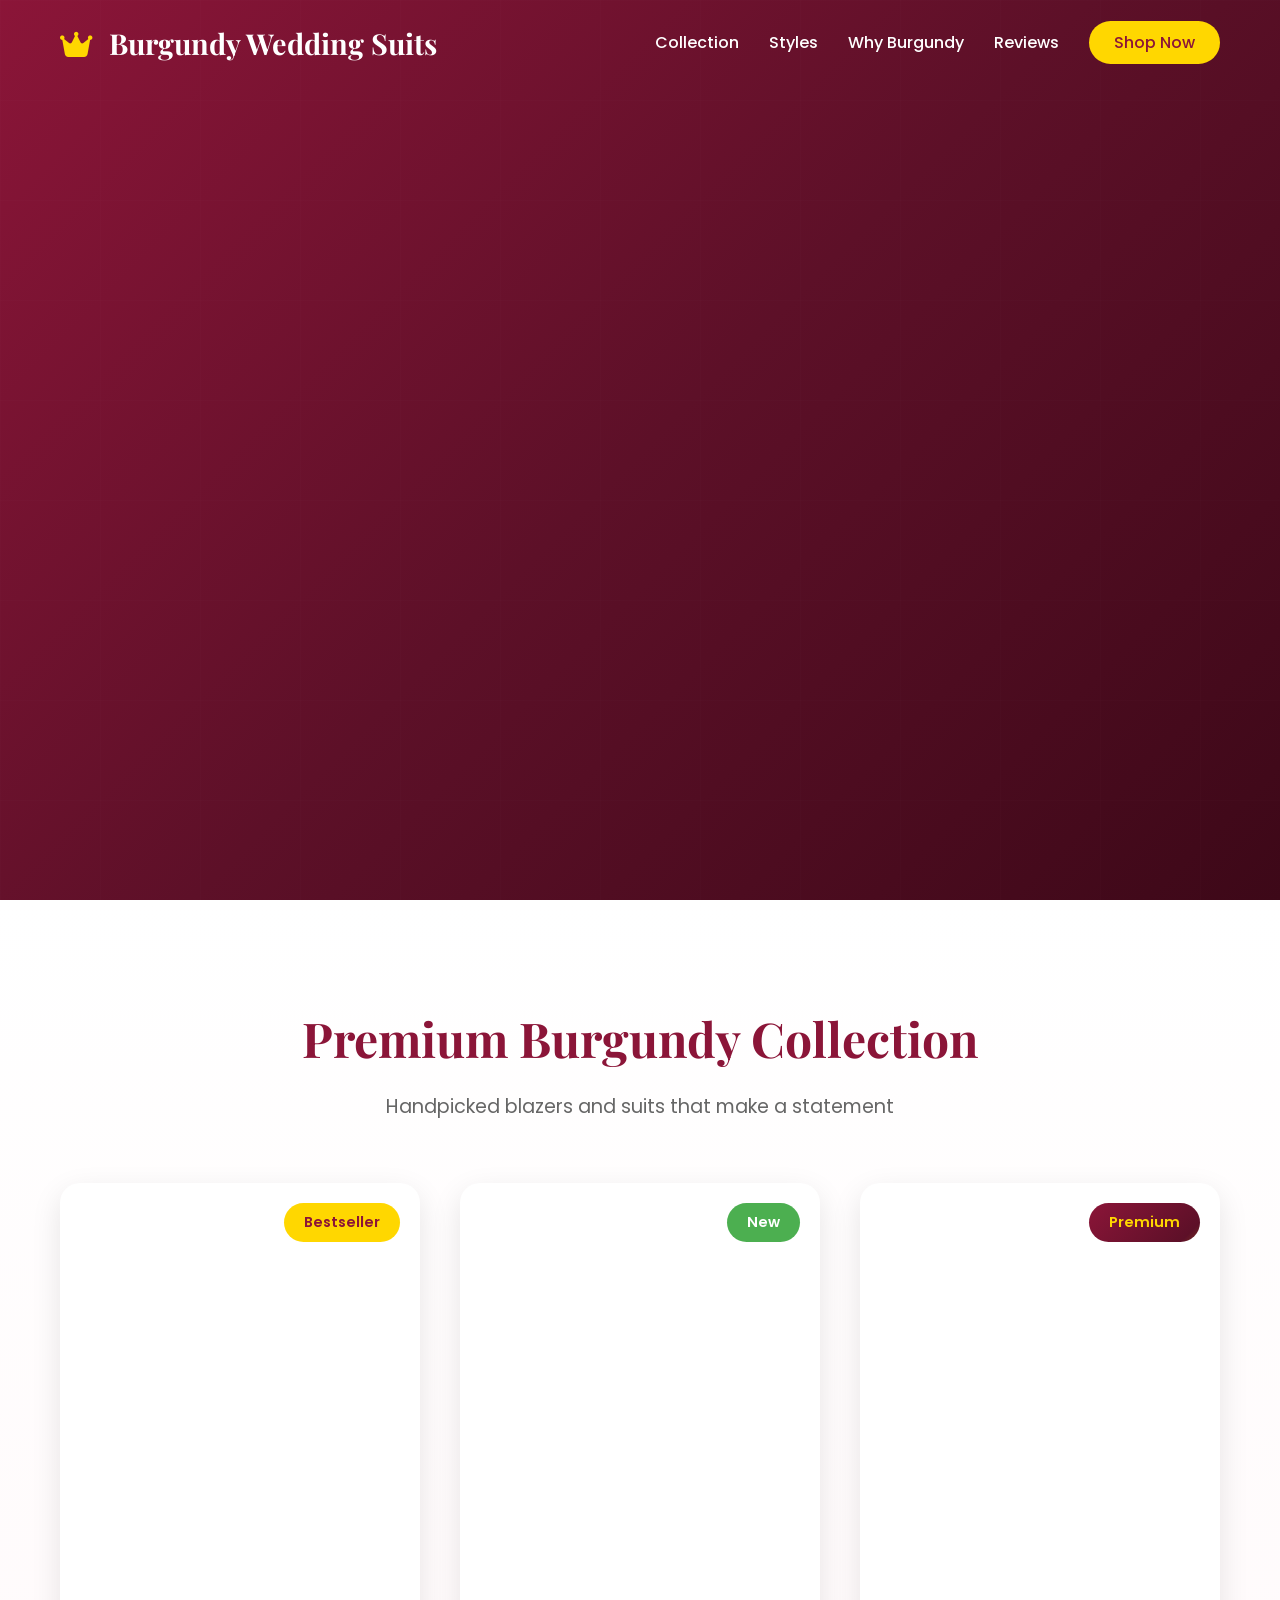
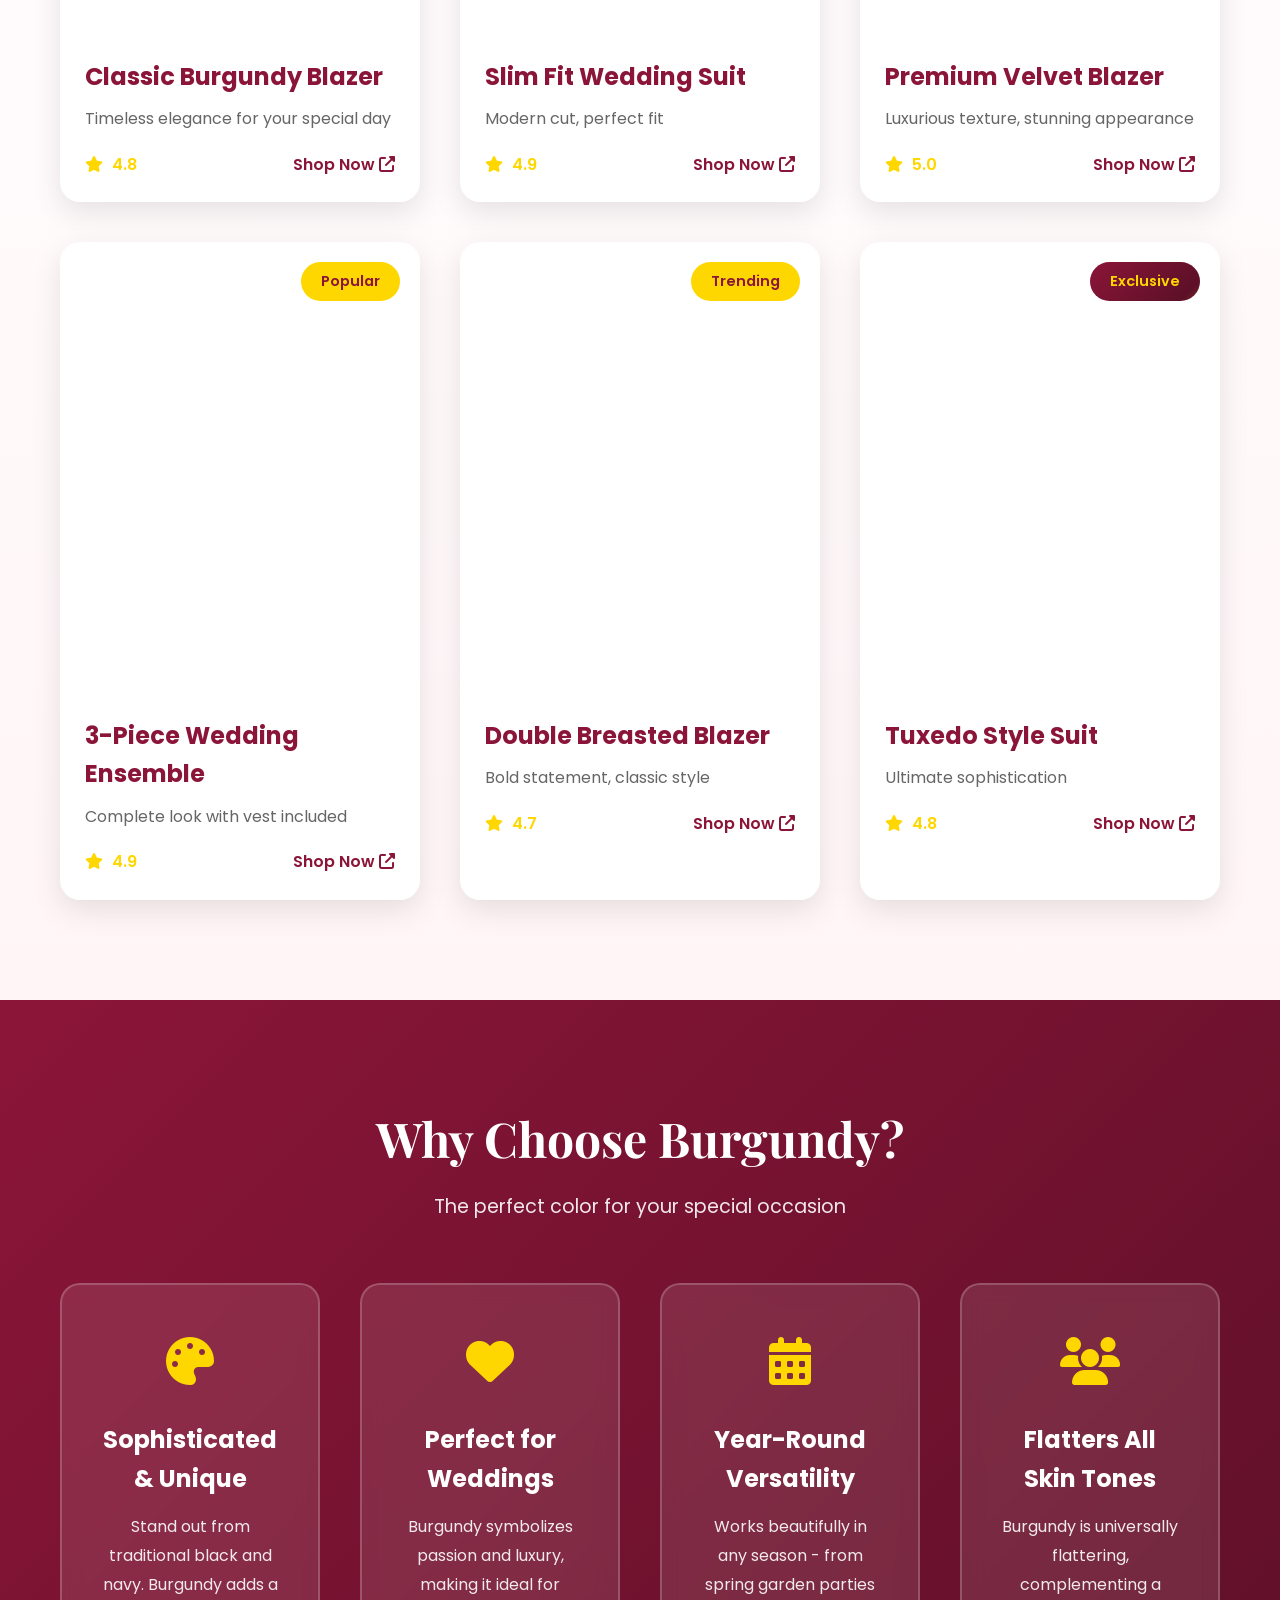
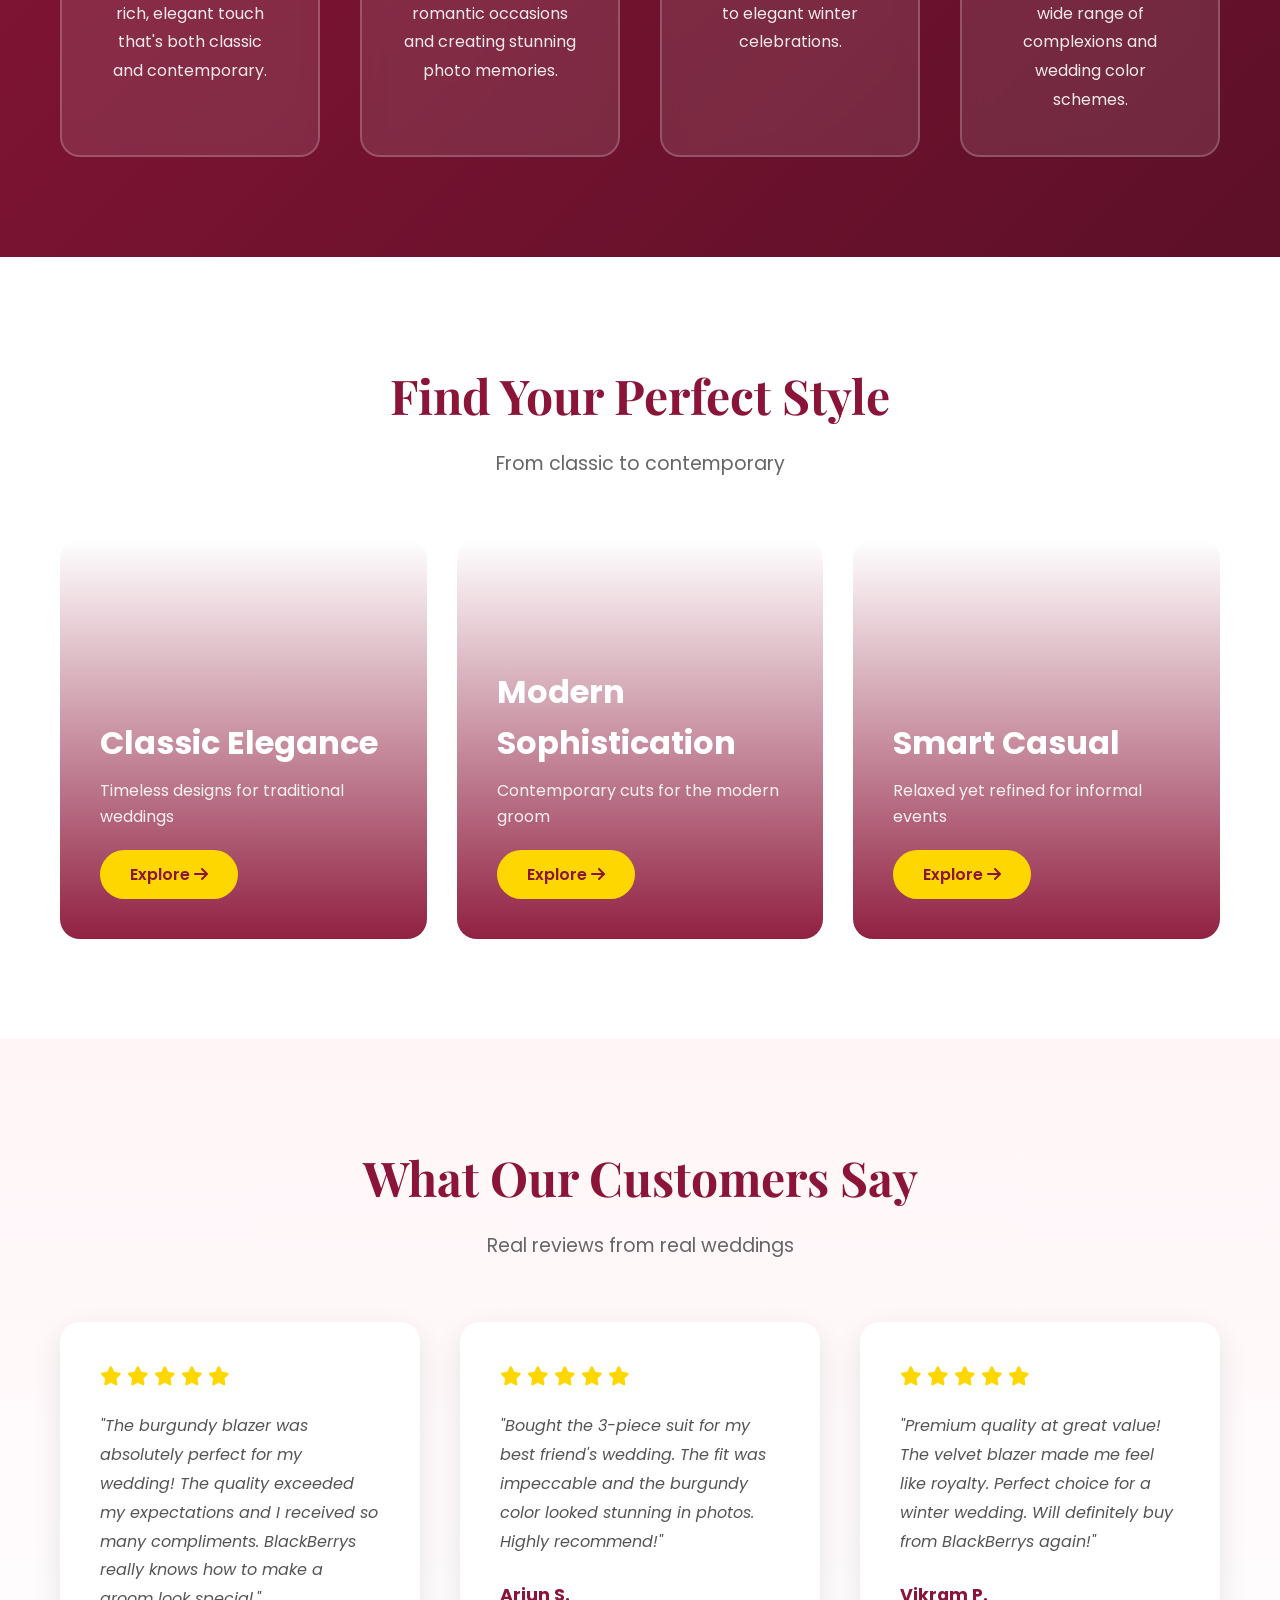
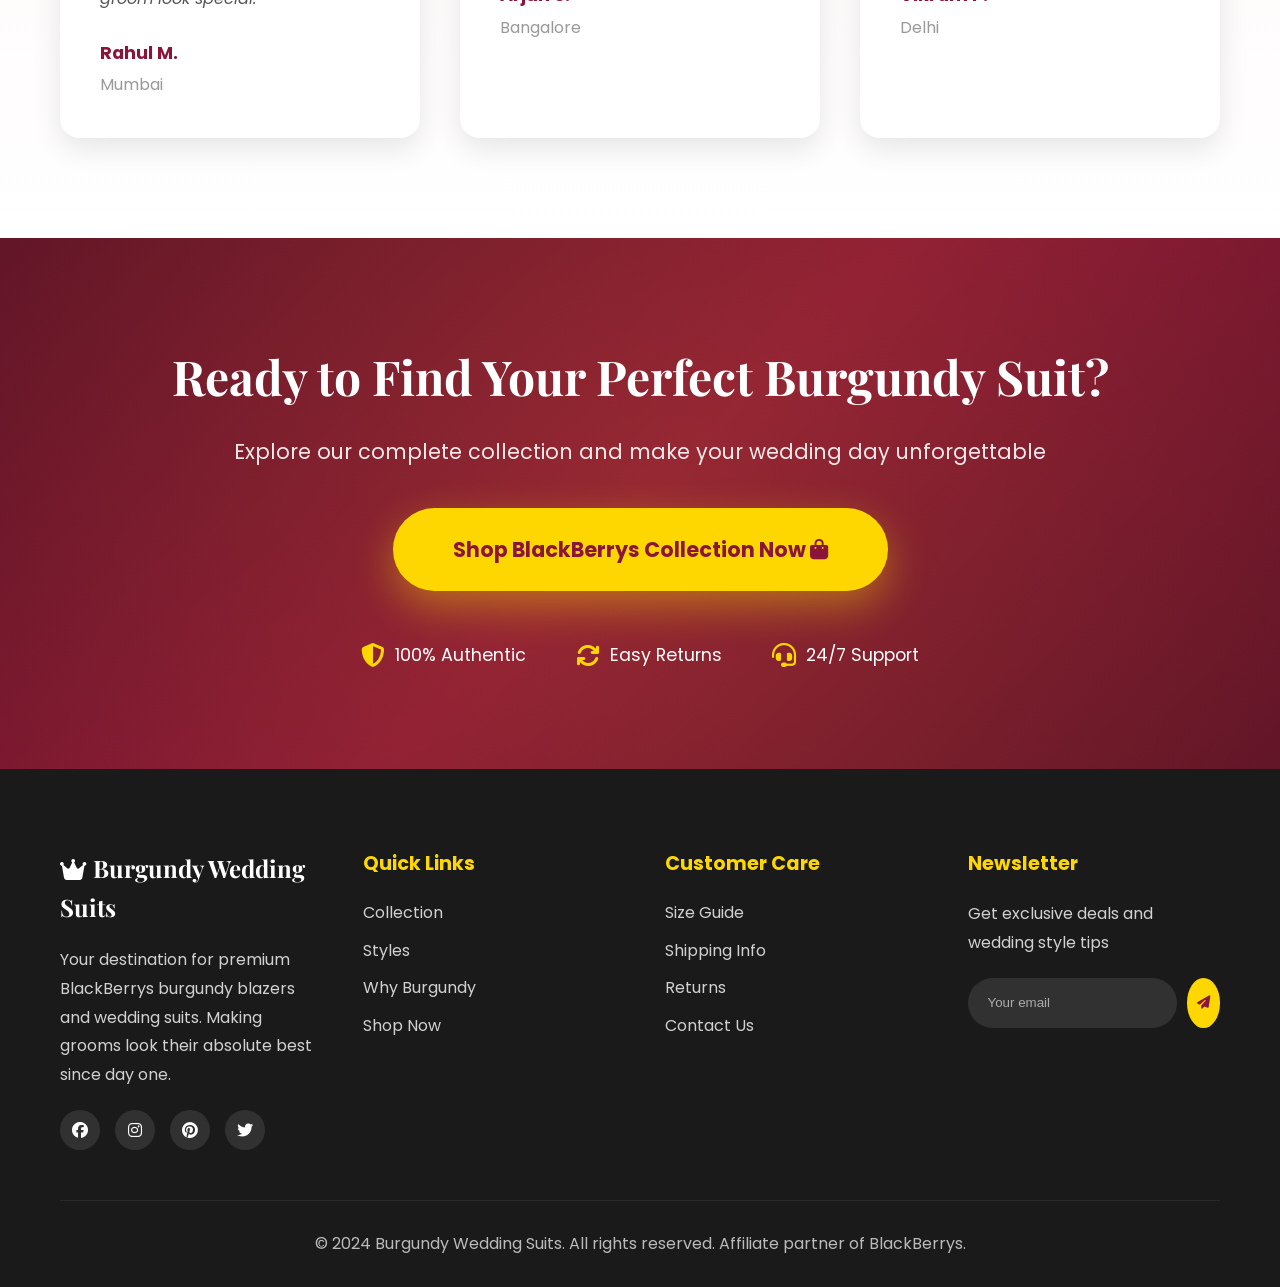
==== index.html @ 76c7f3ef "Create index.html" ====
<!DOCTYPE html>
<html lang="en">
<head>
    <meta charset="UTF-8">
    <meta name="viewport" content="width=device-width, initial-scale=1.0">
    <meta name="description" content="Discover premium burgundy wedding suits and blazers from BlackBerrys. Perfect for grooms, groomsmen, and special occasions.">
    <title>Burgundy Wedding Suits - Premium BlackBerrys Blazers</title>
    <link href="https://fonts.googleapis.com/css2?family=Playfair+Display:wght@400;700&family=Poppins:wght@300;400;500;600;700&display=swap" rel="stylesheet">
    <link rel="stylesheet" href="https://cdn.jsdelivr.net/npm/@fortawesome/fontawesome-free@6.4.0/css/all.min.css">
    <style>
        /* ===== CSS STYLES ===== */
        * {
            margin: 0;
            padding: 0;
            box-sizing: border-box;
        }

        body {
            font-family: 'Poppins', sans-serif;
            line-height: 1.6;
            color: #333;
            overflow-x: hidden;
        }

        .container {
            max-width: 1200px;
            margin: 0 auto;
            padding: 0 20px;
        }

        /* Hero Section */
        .hero {
            background: linear-gradient(135deg, #8B1538 0%, #5D1028 50%, #3D0818 100%);
            min-height: 100vh;
            position: relative;
            overflow: hidden;
        }

        .hero::before {
            content: '';
            position: absolute;
            top: 0;
            left: 0;
            right: 0;
            bottom: 0;
            background: url('data:image/svg+xml,<svg xmlns="http://www.w3.org/2000/svg" width="100" height="100"><defs><pattern id="grid" width="100" height="100" patternUnits="userSpaceOnUse"><path d="M 100 0 L 0 0 0 100" fill="none" stroke="rgba(255,255,255,0.05)" stroke-width="1"/></pattern></defs><rect width="100%" height="100%" fill="url(%23grid)"/></svg>');
            opacity: 0.3;
            pointer-events: none;
        }

        /* Navbar */
        .navbar {
            padding: 20px 0;
            position: fixed;
            top: 0;
            left: 0;
            right: 0;
            z-index: 1000;
            background: transparent;
            transition: all 0.3s ease;
        }

        .navbar.scrolled {
            background: rgba(139, 21, 56, 0.95);
            box-shadow: 0 5px 20px rgba(0, 0, 0, 0.2);
            padding: 15px 0;
        }

        .navbar .container {
            display: flex;
            justify-content: space-between;
            align-items: center;
        }

        .logo h1 {
            color: #fff;
            font-family: 'Playfair Display', serif;
            font-size: 1.8rem;
            font-weight: 700;
        }

        .logo i {
            color: #FFD700;
            margin-right: 10px;
        }

        .nav-links {
            display: flex;
            list-style: none;
            gap: 30px;
            align-items: center;
        }

        .nav-links a {
            color: #fff;
            text-decoration: none;
            font-weight: 500;
            transition: color 0.3s;
        }

        .nav-links a:hover {
            color: #FFD700;
        }

        .cta-btn {
            background: #FFD700;
            color: #8B1538 !important;
            padding: 10px 25px;
            border-radius: 50px;
            font-weight: 600;
            transition: all 0.3s;
        }

        .cta-btn:hover {
            background: #FFC700;
            transform: translateY(-2px);
            box-shadow: 0 5px 15px rgba(255, 215, 0, 0.4);
        }

        .mobile-menu-toggle {
            display: none;
            color: #fff;
            font-size: 1.5rem;
            cursor: pointer;
            background: none;
            border: none;
        }

        /* Hero Content */
        .hero-content {
            position: relative;
            z-index: 10;
            text-align: center;
            padding: 200px 0 100px;
            color: #fff;
            transition: transform 0.5s ease, opacity 0.5s ease;
        }

        .hero-title {
            font-family: 'Playfair Display', serif;
            font-size: 4rem;
            font-weight: 700;
            margin-bottom: 20px;
            background: linear-gradient(to right, #fff, #FFD700);
            -webkit-background-clip: text;
            -webkit-text-fill-color: transparent;
            background-clip: text;
        }

        .hero-subtitle {
            font-size: 1.5rem;
            margin-bottom: 40px;
            opacity: 0.9;
        }

        .hero-cta-btn {
            display: inline-block;
            background: #FFD700;
            color: #8B1538;
            padding: 18px 50px;
            border-radius: 50px;
            text-decoration: none;
            font-weight: 600;
            font-size: 1.2rem;
            transition: all 0.3s;
            box-shadow: 0 10px 30px rgba(255, 215, 0, 0.3);
        }

        .hero-cta-btn:hover {
            background: #FFC700;
            transform: translateY(-5px) scale(1.05);
            box-shadow: 0 15px 40px rgba(255, 215, 0, 0.5);
        }

        .hero-features {
            display: flex;
            justify-content: center;
            gap: 50px;
            margin-top: 60px;
        }

        .feature-item {
            display: flex;
            align-items: center;
            gap: 10px;
            font-size: 1.1rem;
        }

        .feature-item i {
            color: #FFD700;
            font-size: 1.5rem;
            transition: transform 0.5s ease;
        }

        /* Animations */
        @keyframes slideUp {
            from {
                opacity: 0;
                transform: translateY(50px);
            }
            to {
                opacity: 1;
                transform: translateY(0);
            }
        }

        @keyframes fadeIn {
            from {
                opacity: 0;
            }
            to {
                opacity: 1;
            }
        }

        .animate-slide-up {
            animation: slideUp 0.8s ease-out forwards;
            opacity: 0;
        }

        .animate-fade-in {
            animation: fadeIn 1s ease-out forwards;
            opacity: 0;
        }

        .hero-subtitle {
            animation-delay: 0.2s;
        }

        .hero-cta-btn {
            animation-delay: 0.4s;
        }

        .hero-features {
            animation-delay: 0.6s;
        }

        /* Section Styling */
        .section-header {
            text-align: center;
            margin-bottom: 60px;
        }

        .section-header h2 {
            font-family: 'Playfair Display', serif;
            font-size: 3rem;
            color: #8B1538;
            margin-bottom: 15px;
        }

        .section-header p {
            font-size: 1.2rem;
            color: #666;
        }

        /* Collection Section */
        .collection-section {
            padding: 100px 0;
            background: linear-gradient(to bottom, #fff, #FFF5F7);
        }

        .product-grid {
            display: grid;
            grid-template-columns: repeat(auto-fit, minmax(350px, 1fr));
            gap: 40px;
        }

        .product-card {
            background: #fff;
            border-radius: 20px;
            overflow: hidden;
            box-shadow: 0 10px 30px rgba(0, 0, 0, 0.1);
            transition: all 0.3s;
        }

        .product-card:hover {
            transform: translateY(-10px);
            box-shadow: 0 20px 50px rgba(139, 21, 56, 0.2);
        }

        .product-link {
            text-decoration: none;
            color: inherit;
            display: block;
        }

        .product-image {
            position: relative;
            overflow: hidden;
            height: 450px;
        }

        .product-image img {
            width: 100%;
            height: 100%;
            object-fit: cover;
            transition: transform 0.5s;
        }

        .product-card:hover .product-image img {
            transform: scale(1.1);
        }

        .product-badge {
            position: absolute;
            top: 20px;
            right: 20px;
            background: #FFD700;
            color: #8B1538;
            padding: 8px 20px;
            border-radius: 50px;
            font-weight: 600;
            font-size: 0.9rem;
            z-index: 10;
        }

        .product-badge.new {
            background: #4CAF50;
            color: #fff;
        }

        .product-badge.premium {
            background: linear-gradient(135deg, #8B1538, #5D1028, #FFD700);
            color: #FFD700;
            background-size: 200% auto;
            animation: gradient 3s ease infinite;
        }

        @keyframes gradient {
            0%, 100% { background-position: 0% center; }
            50% { background-position: 200% center; }
        }

        .product-overlay {
            position: absolute;
            top: 0;
            left: 0;
            right: 0;
            bottom: 0;
            background: linear-gradient(to top, rgba(139, 21, 56, 0.9), transparent);
            display: flex;
            align-items: flex-end;
            justify-content: center;
            padding: 30px;
            opacity: 0;
            transition: opacity 0.3s;
        }

        .product-card:hover .product-overlay {
            opacity: 1;
        }

        .view-details {
            color: #fff;
            font-weight: 600;
            font-size: 1.1rem;
        }

        .product-info {
            padding: 25px;
        }

        .product-info h3 {
            font-size: 1.5rem;
            color: #8B1538;
            margin-bottom: 10px;
        }

        .product-info p {
            color: #666;
            margin-bottom: 20px;
        }

        .product-meta {
            display: flex;
            justify-content: space-between;
            align-items: center;
        }

        .rating {
            color: #FFD700;
            font-weight: 600;
        }

        .rating i {
            margin-right: 5px;
        }

        .shop-now {
            color: #8B1538;
            font-weight: 600;
            transition: color 0.3s;
        }

        .product-card:hover .shop-now {
            color: #5D1028;
        }

        /* Why Section */
        .why-section {
            padding: 100px 0;
            background: linear-gradient(135deg, #8B1538 0%, #5D1028 100%);
            color: #fff;
        }

        .why-section .section-header h2 {
            color: #fff;
        }

        .why-section .section-header p {
            color: rgba(255, 255, 255, 0.9);
        }

        .why-grid {
            display: grid;
            grid-template-columns: repeat(auto-fit, minmax(250px, 1fr));
            gap: 40px;
        }

        .why-card {
            background: rgba(255, 255, 255, 0.1);
            backdrop-filter: blur(10px);
            padding: 40px;
            border-radius: 20px;
            text-align: center;
            transition: all 0.3s;
            border: 2px solid rgba(255, 255, 255, 0.2);
        }

        .why-card:hover {
            background: rgba(255, 255, 255, 0.15);
            transform: translateY(-10px);
            border-color: #FFD700;
        }

        .why-icon {
            font-size: 3rem;
            color: #FFD700;
            margin-bottom: 20px;
        }

        .why-card h3 {
            font-size: 1.5rem;
            margin-bottom: 15px;
        }

        .why-card p {
            line-height: 1.8;
            opacity: 0.9;
        }

        /* Styles Section */
        .styles-section {
            padding: 100px 0;
            background: #fff;
        }

        .styles-grid {
            display: grid;
            grid-template-columns: repeat(auto-fit, minmax(350px, 1fr));
            gap: 30px;
        }

        .style-card {
            position: relative;
            border-radius: 20px;
            overflow: hidden;
            height: 400px;
            text-decoration: none;
            display: block;
        }

        .style-image {
            position: relative;
            height: 100%;
        }

        .style-image img {
            width: 100%;
            height: 100%;
            object-fit: cover;
            transition: transform 0.5s;
        }

        .style-card:hover .style-image img {
            transform: scale(1.1);
        }

        .style-overlay {
            position: absolute;
            top: 0;
            left: 0;
            right: 0;
            bottom: 0;
            background: linear-gradient(to top, rgba(139, 21, 56, 0.95), transparent);
            display: flex;
            flex-direction: column;
            justify-content: flex-end;
            padding: 40px;
            color: #fff;
            transition: background 0.3s;
        }

        .style-card:hover .style-overlay {
            background: linear-gradient(to top, rgba(139, 21, 56, 0.85), rgba(93, 16, 40, 0.5));
        }

        .style-overlay h3 {
            font-size: 2rem;
            margin-bottom: 10px;
        }

        .style-overlay p {
            margin-bottom: 20px;
            opacity: 0.9;
        }

        .explore-btn {
            display: inline-block;
            background: #FFD700;
            color: #8B1538;
            padding: 12px 30px;
            border-radius: 50px;
            font-weight: 600;
            transition: all 0.3s;
            width: fit-content;
        }

        .style-card:hover .explore-btn {
            background: #FFC700;
            transform: translateX(10px);
        }

        /* Testimonials Section */
        .testimonials-section {
            padding: 100px 0;
            background: linear-gradient(to bottom, #FFF5F7, #fff);
        }

        .testimonials-grid {
            display: grid;
            grid-template-columns: repeat(auto-fit, minmax(300px, 1fr));
            gap: 40px;
        }

        .testimonial-card {
            background: #fff;
            padding: 40px;
            border-radius: 20px;
            box-shadow: 0 10px 30px rgba(0, 0, 0, 0.1);
            transition: all 0.3s;
        }

        .testimonial-card:hover {
            transform: translateY(-10px);
            box-shadow: 0 20px 50px rgba(139, 21, 56, 0.15);
        }

        .stars {
            color: #FFD700;
            font-size: 1.2rem;
            margin-bottom: 20px;
        }

        .testimonial-card p {
            font-style: italic;
            line-height: 1.8;
            margin-bottom: 25px;
            color: #555;
        }

        .testimonial-author strong {
            display: block;
            color: #8B1538;
            font-size: 1.1rem;
            margin-bottom: 5px;
        }

        .testimonial-author span {
            color: #999;
        }

        /* CTA Banner */
        .cta-banner {
            padding: 100px 0;
            background: linear-gradient(135deg, #5D1028 0%, #8B1538 50%, #5D1028 100%);
            color: #fff;
            text-align: center;
            position: relative;
            overflow: hidden;
        }

        .cta-banner::before {
            content: '';
            position: absolute;
            top: -50%;
            right: -50%;
            width: 200%;
            height: 200%;
            background: radial-gradient(circle, rgba(255, 215, 0, 0.1) 0%, transparent 70%);
            animation: pulse 8s ease-in-out infinite;
            pointer-events: none;
        }

        @keyframes pulse {
            0%, 100% {
                transform: scale(1);
            }
            50% {
                transform: scale(1.1);
            }
        }

        .cta-content {
            position: relative;
            z-index: 10;
        }

        .cta-content h2 {
            font-family: 'Playfair Display', serif;
            font-size: 3rem;
            margin-bottom: 20px;
        }

        .cta-content p {
            font-size: 1.3rem;
            margin-bottom: 40px;
            opacity: 0.9;
        }

        .cta-large-btn {
            display: inline-block;
            background: #FFD700;
            color: #8B1538;
            padding: 25px 60px;
            border-radius: 50px;
            text-decoration: none;
            font-weight: 700;
            font-size: 1.3rem;
            transition: all 0.3s;
            box-shadow: 0 15px 40px rgba(255, 215, 0, 0.4);
        }

        .cta-large-btn:hover {
            background: #FFC700;
            transform: translateY(-5px) scale(1.05);
            box-shadow: 0 20px 50px rgba(255, 215, 0, 0.6);
        }

        .cta-benefits {
            display: flex;
            justify-content: center;
            gap: 50px;
            margin-top: 50px;
            flex-wrap: wrap;
        }

        .cta-benefits span {
            display: flex;
            align-items: center;
            gap: 10px;
            font-size: 1.1rem;
        }

        .cta-benefits i {
            color: #FFD700;
            font-size: 1.5rem;
        }

        /* Footer */
        .footer {
            background: #1a1a1a;
            color: #fff;
            padding: 80px 0 30px;
        }

        .footer-content {
            display: grid;
            grid-template-columns: repeat(auto-fit, minmax(250px, 1fr));
            gap: 50px;
            margin-bottom: 50px;
        }

        .footer-section h3 {
            font-family: 'Playfair Display', serif;
            font-size: 1.5rem;
            margin-bottom: 20px;
        }

        .footer-section h4 {
            font-size: 1.2rem;
            margin-bottom: 20px;
            color: #FFD700;
        }

        .footer-section p {
            line-height: 1.8;
            opacity: 0.8;
            margin-bottom: 20px;
        }

        .footer-section ul {
            list-style: none;
        }

        .footer-section ul li {
            margin-bottom: 12px;
        }

        .footer-section ul li a {
            color: #fff;
            text-decoration: none;
            opacity: 0.8;
            transition: all 0.3s;
        }

        .footer-section ul li a:hover {
            opacity: 1;
            color: #FFD700;
            padding-left: 5px;
        }

        .social-links {
            display: flex;
            gap: 15px;
        }

        .social-links a {
            width: 40px;
            height: 40px;
            border-radius: 50%;
            background: rgba(255, 255, 255, 0.1);
            display: flex;
            align-items: center;
            justify-content: center;
            color: #fff;
            text-decoration: none;
            transition: all 0.3s;
        }

        .social-links a:hover {
            background: #FFD700;
            color: #8B1538;
            transform: translateY(-5px);
        }

        .newsletter-form {
            display: flex;
            gap: 10px;
        }

        .newsletter-form input {
            flex: 1;
            padding: 15px 20px;
            border: none;
            border-radius: 50px;
            background: rgba(255, 255, 255, 0.1);
            color: #fff;
            outline: none;
        }

        .newsletter-form input::placeholder {
            color: rgba(255, 255, 255, 0.6);
        }

        .newsletter-form button {
            width: 50px;
            height: 50px;
            border-radius: 50%;
            border: none;
            background: #FFD700;
            color: #8B1538;
            cursor: pointer;
            transition: all 0.3s;
        }

        .newsletter-form button:hover {
            background: #FFC700;
            transform: rotate(15deg);
        }

        .newsletter-form button.success {
            background: #4CAF50 !important;
            transform: rotate(0deg) !important;
        }

        .footer-bottom {
            text-align: center;
            padding-top: 30px;
            border-top: 1px solid rgba(255, 255, 255, 0.1);
            opacity: 0.7;
        }

        /* Scroll Animations */
        .animate-on-scroll {
            opacity: 0;
            transform: translateY(50px);
            transition: all 0.6s ease-out;
        }

        .animate-on-scroll.animated {
            opacity: 1;
            transform: translateY(0);
        }

        /* Mobile Menu Active State */
        .nav-links.active {
            display: flex !important;
            flex-direction: column;
            position: absolute;
            top: 100%;
            left: 0;
            right: 0;
            background: rgba(139, 21, 56, 0.95);
            backdrop-filter: blur(10px);
            padding: 20px;
            z-index: 1000;
            gap: 20px;
        }

        /* Responsive Design */
        @media (max-width: 968px) {
            .nav-links {
                display: none;
            }
            
            .mobile-menu-toggle {
                display: block;
            }
            
            .hero-title {
                font-size: 2.5rem;
            }
            
            .hero-subtitle {
                font-size: 1.2rem;
            }
            
            .hero-features {
                flex-direction: column;
                gap: 20px;
            }
            
            .product-grid,
            .styles-grid,
            .testimonials-grid {
                grid-template-columns: 1fr;
            }
            
            .section-header h2 {
                font-size: 2rem;
            }
            
            .cta-content h2 {
                font-size: 2rem;
            }
            
            .cta-benefits {
                flex-direction: column;
                gap: 20px;
            }
        }

        @media (max-width: 480px) {
            .hero-title {
                font-size: 2rem;
            }
            
            .hero-cta-btn,
            .cta-large-btn {
                padding: 15px 30px;
                font-size: 1rem;
            }
            
            .product-card,
            .style-card {
                margin-bottom: 20px;
            }
        }

        /* Low Performance Mode */
        body.low-performance * {
            transition: none !important;
            animation: none !important;
            transform: none !important;
        }
    </style>
</head>
<body>
    <!-- ===== HTML CONTENT ===== -->
    <!-- Hero Section -->
    <header class="hero">
        <nav class="navbar">
            <div class="container">
                <div class="logo">
                    <h1><i class="fas fa-crown"></i> Burgundy Wedding Suits</h1>
                </div>
                <ul class="nav-links">
                    <li><a href="#collection">Collection</a></li>
                    <li><a href="#styles">Styles</a></li>
                    <li><a href="#why-burgundy">Why Burgundy</a></li>
                    <li><a href="#testimonials">Reviews</a></li>
                    <li><a href="https://inr.deals/PXU1Y6" class="cta-btn" target="_blank">Shop Now</a></li>
                </ul>
                <button class="mobile-menu-toggle">
                    <i class="fas fa-bars"></i>
                </button>
            </div>
        </nav>
        
        <div class="hero-content">
            <div class="container">
                <h2 class="hero-title animate-slide-up">Make Your Wedding Day Unforgettable</h2>
                <p class="hero-subtitle animate-slide-up">Premium BlackBerrys Burgundy Blazers & Suits for the Modern Groom</p>
                <a href="https://inr.deals/PXU1Y6" class="hero-cta-btn animate-slide-up" target="_blank">
                    Explore Collection <i class="fas fa-arrow-right"></i>
                </a>
                <div class="hero-features animate-fade-in">
                    <div class="feature-item">
                        <i class="fas fa-check-circle"></i>
                        <span>Premium Quality</span>
                    </div>
                    <div class="feature-item">
                        <i class="fas fa-truck"></i>
                        <span>Fast Delivery</span>
                    </div>
                    <div class="feature-item">
                        <i class="fas fa-star"></i>
                        <span>Top Rated</span>
                    </div>
                </div>
            </div>
        </div>
    </header>

    <!-- Collection Grid Section -->
    <section id="collection" class="collection-section">
        <div class="container">
            <div class="section-header">
                <h2>Premium Burgundy Collection</h2>
                <p>Handpicked blazers and suits that make a statement</p>
            </div>
            
            <div class="product-grid">
                <!-- Product 1 -->
                <div class="product-card animate-on-scroll">
                    <a href="https://inr.deals/PXU1Y6" target="_blank" class="product-link">
                        <div class="product-image">
                            <div class="product-badge">Bestseller</div>
                            <div class="product-overlay">
                                <span class="view-details">View Details <i class="fas fa-arrow-right"></i></span>
                            </div>
                        </div>
                        <div class="product-info">
                            <h3>Classic Burgundy Blazer</h3>
                            <p>Timeless elegance for your special day</p>
                            <div class="product-meta">
                                <span class="rating"><i class="fas fa-star"></i> 4.8</span>
                                <span class="shop-now">Shop Now <i class="fas fa-external-link-alt"></i></span>
                            </div>
                        </div>
                    </a>
                </div>

                <!-- Product 2 -->
                <div class="product-card animate-on-scroll">
                    <a href="https://inr.deals/PXU1Y6" target="_blank" class="product-link">
                        <div class="product-image">
                            <div class="product-badge new">New</div>
                            <div class="product-overlay">
                                <span class="view-details">View Details <i class="fas fa-arrow-right"></i></span>
                            </div>
                        </div>
                        <div class="product-info">
                            <h3>Slim Fit Wedding Suit</h3>
                            <p>Modern cut, perfect fit</p>
                            <div class="product-meta">
                                <span class="rating"><i class="fas fa-star"></i> 4.9</span>
                                <span class="shop-now">Shop Now <i class="fas fa-external-link-alt"></i></span>
                            </div>
                        </div>
                    </a>
                </div>

                <!-- Product 3 -->
                <div class="product-card animate-on-scroll">
                    <a href="https://inr.deals/PXU1Y6" target="_blank" class="product-link">
                        <div class="product-image">
                            <div class="product-badge premium">Premium</div>
                            <div class="product-overlay">
                                <span class="view-details">View Details <i class="fas fa-arrow-right"></i></span>
                            </div>
                        </div>
                        <div class="product-info">
                            <h3>Premium Velvet Blazer</h3>
                            <p>Luxurious texture, stunning appearance</p>
                            <div class="product-meta">
                                <span class="rating"><i class="fas fa-star"></i> 5.0</span>
                                <span class="shop-now">Shop Now <i class="fas fa-external-link-alt"></i></span>
                            </div>
                        </div>
                    </a>
                </div>

                <!-- Product 4 -->
                <div class="product-card animate-on-scroll">
                    <a href="https://inr.deals/PXU1Y6" target="_blank" class="product-link">
                        <div class="product-image">
                            <div class="product-badge">Popular</div>
                            <div class="product-overlay">
                                <span class="view-details">View Details <i class="fas fa-arrow-right"></i></span>
                            </div>
                        </div>
                        <div class="product-info">
                            <h3>3-Piece Wedding Ensemble</h3>
                            <p>Complete look with vest included</p>
                            <div class="product-meta">
                                <span class="rating"><i class="fas fa-star"></i> 4.9</span>
                                <span class="shop-now">Shop Now <i class="fas fa-external-link-alt"></i></span>
                            </div>
                        </div>
                    </a>
                </div>

                <!-- Product 5 -->
                <div class="product-card animate-on-scroll">
                    <a href="https://inr.deals/PXU1Y6" target="_blank" class="product-link">
                        <div class="product-image">
                            <div class="product-badge">Trending</div>
                            <div class="product-overlay">
                                <span class="view-details">View Details <i class="fas fa-arrow-right"></i></span>
                            </div>
                        </div>
                        <div class="product-info">
                            <h3>Double Breasted Blazer</h3>
                            <p>Bold statement, classic style</p>
                            <div class="product-meta">
                                <span class="rating"><i class="fas fa-star"></i> 4.7</span>
                                <span class="shop-now">Shop Now <i class="fas fa-external-link-alt"></i></span>
                            </div>
                        </div>
                    </a>
                </div>

                <!-- Product 6 -->
                <div class="product-card animate-on-scroll">
                    <a href="https://inr.deals/PXU1Y6" target="_blank" class="product-link">
                        <div class="product-image">
                            <div class="product-badge premium">Exclusive</div>
                            <div class="product-overlay">
                                <span class="view-details">View Details <i class="fas fa-arrow-right"></i></span>
                            </div>
                        </div>
                        <div class="product-info">
                            <h3>Tuxedo Style Suit</h3>
                            <p>Ultimate sophistication</p>
                            <div class="product-meta">
                                <span class="rating"><i class="fas fa-star"></i> 4.8</span>
                                <span class="shop-now">Shop Now <i class="fas fa-external-link-alt"></i></span>
                            </div>
                        </div>
                    </a>
                </div>
            </div>
        </div>
    </section>

    <!-- Why Burgundy Section -->
    <section id="why-burgundy" class="why-section">
        <div class="container">
            <div class="section-header">
                <h2>Why Choose Burgundy?</h2>
                <p>The perfect color for your special occasion</p>
            </div>
            
            <div class="why-grid">
                <div class="why-card animate-on-scroll">
                    <div class="why-icon">
                        <i class="fas fa-palette"></i>
                    </div>
                    <h3>Sophisticated & Unique</h3>
                    <p>Stand out from traditional black and navy. Burgundy adds a rich, elegant touch that's both classic and contemporary.</p>
                </div>
                
                <div class="why-card animate-on-scroll">
                    <div class="why-icon">
                        <i class="fas fa-heart"></i>
                    </div>
                    <h3>Perfect for Weddings</h3>
                    <p>Burgundy symbolizes passion and luxury, making it ideal for romantic occasions and creating stunning photo memories.</p>
                </div>
                
                <div class="why-card animate-on-scroll">
                    <div class="why-icon">
                        <i class="fas fa-calendar-alt"></i>
                    </div>
                    <h3>Year-Round Versatility</h3>
                    <p>Works beautifully in any season - from spring garden parties to elegant winter celebrations.</p>
                </div>
                
                <div class="why-card animate-on-scroll">
                    <div class="why-icon">
                        <i class="fas fa-users"></i>
                    </div>
                    <h3>Flatters All Skin Tones</h3>
                    <p>Burgundy is universally flattering, complementing a wide range of complexions and wedding color schemes.</p>
                </div>
            </div>
        </div>
    </section>

    <!-- Styles Section -->
    <section id="styles" class="styles-section">
        <div class="container">
            <div class="section-header">
                <h2>Find Your Perfect Style</h2>
                <p>From classic to contemporary</p>
            </div>
            
            <div class="styles-grid">
                <a href="https://inr.deals/PXU1Y6" target="_blank" class="style-card animate-on-scroll">
                    <div class="style-image">
                        <div class="style-overlay">
                            <h3>Classic Elegance</h3>
                            <p>Timeless designs for traditional weddings</p>
                            <span class="explore-btn">Explore <i class="fas fa-arrow-right"></i></span>
                        </div>
                    </div>
                </a>
                
                <a href="https://inr.deals/PXU1Y6" target="_blank" class="style-card animate-on-scroll">
                    <div class="style-image">
                        <div class="style-overlay">
                            <h3>Modern Sophistication</h3>
                            <p>Contemporary cuts for the modern groom</p>
                            <span class="explore-btn">Explore <i class="fas fa-arrow-right"></i></span>
                        </div>
                    </div>
                </a>
                
                <a href="https://inr.deals/PXU1Y6" target="_blank" class="style-card animate-on-scroll">
                    <div class="style-image">
                        <div class="style-overlay">
                            <h3>Smart Casual</h3>
                            <p>Relaxed yet refined for informal events</p>
                            <span class="explore-btn">Explore <i class="fas fa-arrow-right"></i></span>
                        </div>
                    </div>
                </a>
            </div>
        </div>
    </section>

    <!-- Testimonials Section -->
    <section id="testimonials" class="testimonials-section">
        <div class="container">
            <div class="section-header">
                <h2>What Our Customers Say</h2>
                <p>Real reviews from real weddings</p>
            </div>
            
            <div class="testimonials-grid">
                <div class="testimonial-card animate-on-scroll">
                    <div class="stars">
                        <i class="fas fa-star"></i>
                        <i class="fas fa-star"></i>
                        <i class="fas fa-star"></i>
                        <i class="fas fa-star"></i>
                        <i class="fas fa-star"></i>
                    </div>
                    <p>"The burgundy blazer was absolutely perfect for my wedding! The quality exceeded my expectations and I received so many compliments. BlackBerrys really knows how to make a groom look special."</p>
                    <div class="testimonial-author">
                        <strong>Rahul M.</strong>
                        <span>Mumbai</span>
                    </div>
                </div>
                
                <div class="testimonial-card animate-on-scroll">
                    <div class="stars">
                        <i class="fas fa-star"></i>
                        <i class="fas fa-star"></i>
                        <i class="fas fa-star"></i>
                        <i class="fas fa-star"></i>
                        <i class="fas fa-star"></i>
                    </div>
                    <p>"Bought the 3-piece suit for my best friend's wedding. The fit was impeccable and the burgundy color looked stunning in photos. Highly recommend!"</p>
                    <div class="testimonial-author">
                        <strong>Arjun S.</strong>
                        <span>Bangalore</span>
                    </div>
                </div>
                
                <div class="testimonial-card animate-on-scroll">
                    <div class="stars">
                        <i class="fas fa-star"></i>
                        <i class="fas fa-star"></i>
                        <i class="fas fa-star"></i>
                        <i class="fas fa-star"></i>
                        <i class="fas fa-star"></i>
                    </div>
                    <p>"Premium quality at great value! The velvet blazer made me feel like royalty. Perfect choice for a winter wedding. Will definitely buy from BlackBerrys again!"</p>
                    <div class="testimonial-author">
                        <strong>Vikram P.</strong>
                        <span>Delhi</span>
                    </div>
                </div>
            </div>
        </div>
    </section>

    <!-- CTA Banner -->
    <section class="cta-banner">
        <div class="container">
            <div class="cta-content">
                <h2>Ready to Find Your Perfect Burgundy Suit?</h2>
                <p>Explore our complete collection and make your wedding day unforgettable</p>
                <a href="https://inr.deals/PXU1Y6" class="cta-large-btn" target="_blank">
                    Shop BlackBerrys Collection Now <i class="fas fa-shopping-bag"></i>
                </a>
                <div class="cta-benefits">
                    <span><i class="fas fa-shield-alt"></i> 100% Authentic</span>
                    <span><i class="fas fa-sync"></i> Easy Returns</span>
                    <span><i class="fas fa-headset"></i> 24/7 Support</span>
                </div>
            </div>
        </div>
    </section>

    <!-- Footer -->
    <footer class="footer">
        <div class="container">
            <div class="footer-content">
                <div class="footer-section">
                    <h3><i class="fas fa-crown"></i> Burgundy Wedding Suits</h3>
                    <p>Your destination for premium BlackBerrys burgundy blazers and wedding suits. Making grooms look their absolute best since day one.</p>
                    <div class="social-links">
                        <a href="#"><i class="fab fa-facebook"></i></a>
                        <a href="#"><i class="fab fa-instagram"></i></a>
                        <a href="#"><i class="fab fa-pinterest"></i></a>
                        <a href="#"><i class="fab fa-twitter"></i></a>
                    </div>
                </div>
                
                <div class="footer-section">
                    <h4>Quick Links</h4>
                    <ul>
                        <li><a href="#collection">Collection</a></li>
                        <li><a href="#styles">Styles</a></li>
                        <li><a href="#why-burgundy">Why Burgundy</a></li>
                        <li><a href="https://inr.deals/PXU1Y6" target="_blank">Shop Now</a></li>
                    </ul>
                </div>
                
                <div class="footer-section">
                    <h4>Customer Care</h4>
                    <ul>
                        <li><a href="https://inr.deals/PXU1Y6" target="_blank">Size Guide</a></li>
                        <li><a href="https://inr.deals/PXU1Y6" target="_blank">Shipping Info</a></li>
                        <li><a href="https://inr.deals/PXU1Y6" target="_blank">Returns</a></li>
                        <li><a href="https://inr.deals/PXU1Y6" target="_blank">Contact Us</a></li>
                    </ul>
                </div>
                
                <div class="footer-section">
                    <h4>Newsletter</h4>
                    <p>Get exclusive deals and wedding style tips</p>
                    <form class="newsletter-form">
                        <input type="email" placeholder="Your email" required>
                        <button type="submit"><i class="fas fa-paper-plane"></i></button>
                    </form>
                </div>
            </div>
            
            <div class="footer-bottom">
                <p>&copy; 2024 Burgundy Wedding Suits. All rights reserved. Affiliate partner of BlackBerrys.</p>
            </div>
        </div>
    </footer>

    <!-- ===== JAVASCRIPT ===== -->
    <script>
        // Wait for DOM to be fully loaded
        document.addEventListener('DOMContentLoaded', function() {
            console.log('%c🎩 Burgundy Wedding Suits 🎩', 'font-size: 20px; font-weight: bold; color: #8B1538;');
            console.log('%cPromoting premium BlackBerrys blazers', 'font-size: 14px; color: #FFD700;');
            console.log('%cAffiliate Link: https://inr.deals/PXU1Y6', 'font-size: 12px; color: #666;');

            // ===== SMOOTH SCROLLING =====
            document.querySelectorAll('a[href^="#"]').forEach(anchor => {
                anchor.addEventListener('click', function(e) {
                    e.preventDefault();
                    const target = document.querySelector(this.getAttribute('href'));
                    if (target) {
                        target.scrollIntoView({
                            behavior: 'smooth',
                            block: 'start'
                        });
                    }
                });
            });

            // ===== SCROLL ANIMATION OBSERVER =====
            const observerOptions = {
                threshold: 0.1,
                rootMargin: '0px 0px -100px 0px'
            };

            const observer = new IntersectionObserver((entries) => {
                entries.forEach(entry => {
                    if (entry.isIntersecting) {
                        entry.target.classList.add('animated');
                    }
                });
            }, observerOptions);

            // Observe all elements with animate-on-scroll class
            const animatedElements = document.querySelectorAll('.animate-on-scroll');
            animatedElements.forEach(el => observer.observe(el));

            // ===== MOBILE MENU TOGGLE =====
            const mobileMenuToggle = document.querySelector('.mobile-menu-toggle');
            const navLinks = document.querySelector('.nav-links');

            if (mobileMenuToggle && navLinks) {
                mobileMenuToggle.addEventListener('click', () => {
                    navLinks.classList.toggle('active');
                    
                    // Toggle icon
                    const icon = mobileMenuToggle.querySelector('i');
                    if (icon.classList.contains('fa-bars')) {
                        icon.classList.remove('fa-bars');
                        icon.classList.add('fa-times');
                    } else {
                        icon.classList.remove('fa-times');
                        icon.classList.add('fa-bars');
                    }
                });

                // Close menu when clicking a link
                navLinks.querySelectorAll('a').forEach(link => {
                    link.addEventListener('click', () => {
                        navLinks.classList.remove('active');
                        const icon = mobileMenuToggle.querySelector('i');
                        icon.classList.remove('fa-times');
                        icon.classList.add('fa-bars');
                    });
                });
            }

            // ===== NEWSLETTER FORM HANDLER =====
            const newsletterForm = document.querySelector('.newsletter-form');
            if (newsletterForm) {
                newsletterForm.addEventListener('submit', (e) => {
                    e.preventDefault();
                    const email = newsletterForm.querySelector('input[type="email"]').value;
                    
                    if (email && email.includes('@')) {
                        // Show success message
                        const button = newsletterForm.querySelector('button');
                        const originalHTML = button.innerHTML;
                        button.innerHTML = '<i class="fas fa-check"></i>';
                        button.classList.add('success');
                        
                        // Reset after 2 seconds
                        setTimeout(() => {
                            button.innerHTML = originalHTML;
                            button.classList.remove('success');
                            newsletterForm.reset();
                        }, 2000);
                    }
                });
            }

            // ===== NAVBAR SCROLL EFFECT =====
            const navbar = document.querySelector('.navbar');
            window.addEventListener('scroll', () => {
                const currentScroll = window.pageYOffset;
                
                if (currentScroll > 100) {
                    navbar.classList.add('scrolled');
                } else {
                    navbar.classList.remove('scrolled');
                }
            });

            // ===== PARALLAX EFFECT ON HERO SECTION =====
            window.addEventListener('scroll', () => {
                const scrolled = window.pageYOffset;
                const heroContent = document.querySelector('.hero-content');
                if (heroContent && scrolled < window.innerHeight) {
                    heroContent.style.transform = `translateY(${scrolled * 0.5}px)`;
                    heroContent.style.opacity = 1 - (scrolled / 500);
                }
            });

            // ===== CARD CLICK FEEDBACK =====
            document.querySelectorAll('.product-card, .style-card').forEach(card => {
                card.addEventListener('click', (e) => {
                    if (!e.target.closest('a[target="_blank"]')) {
                        // Add a subtle animation feedback
                        card.style.transform = 'scale(0.95)';
                        setTimeout(() => {
                            card.style.transform = '';
                        }, 150);
                    }
                });
            });

            // ===== BUTTON HOVER EFFECTS =====
            document.querySelectorAll('.cta-btn, .hero-cta-btn, .cta-large-btn').forEach(button => {
                button.addEventListener('mouseenter', () => {
                    button.style.transform = 'scale(1.05)';
                });
                
                button.addEventListener('mouseleave', () => {
                    button.style.transform = '';
                });
            });

            // ===== FLOATING ANIMATION FOR HERO ICONS =====
            const floatAnimation = () => {
                const featureItems = document.querySelectorAll('.feature-item i');
                featureItems.forEach((item, index) => {
                    setInterval(() => {
                        item.style.transform = 'translateY(-5px)';
                        setTimeout(() => {
                            item.style.transform = 'translateY(0)';
                        }, 500);
                    }, 2000 + (index * 300));
                });
            };

            // Call float animation after page load
            window.addEventListener('load', floatAnimation);

            // ===== AFFILIATE LINK TRACKING =====
            document.querySelectorAll('a[href*="inr.deals"]').forEach(link => {
                link.addEventListener('click', () => {
                    // Add visual feedback
                    link.style.opacity = '0.7';
                    setTimeout(() => {
                        link.style.opacity = '1';
                    }, 200);
                });
            });

            // ===== PERFORMANCE OPTIMIZATION =====
            if (navigator.hardwareConcurrency && navigator.hardwareConcurrency < 4) {
                document.body.classList.add('low-performance');
            }

            // ===== TESTIMONIAL ROTATION EFFECT =====
            let currentTestimonial = 0;
            const testimonialCards = document.querySelectorAll('.testimonial-card');

            if (testimonialCards.length > 0) {
                setInterval(() => {
                    testimonialCards.forEach((card, index) => {
                        if (index === currentTestimonial) {
                            card.style.transform = 'scale(1.05)';
                            card.style.boxShadow = '0 25px 60px rgba(139, 21, 56, 0.25)';
                        } else {
                            card.style.transform = '';
                            card.style.boxShadow = '';
                        }
                    });
                    
                    currentTestimonial = (currentTestimonial + 1) % testimonialCards.length;
                }, 4000);
            }

            // ===== INITIAL SCROLL TRIGGER =====
            // Trigger scroll event once to set initial states
            window.dispatchEvent(new Event('scroll'));
        });
    </script>
</body>
</html>
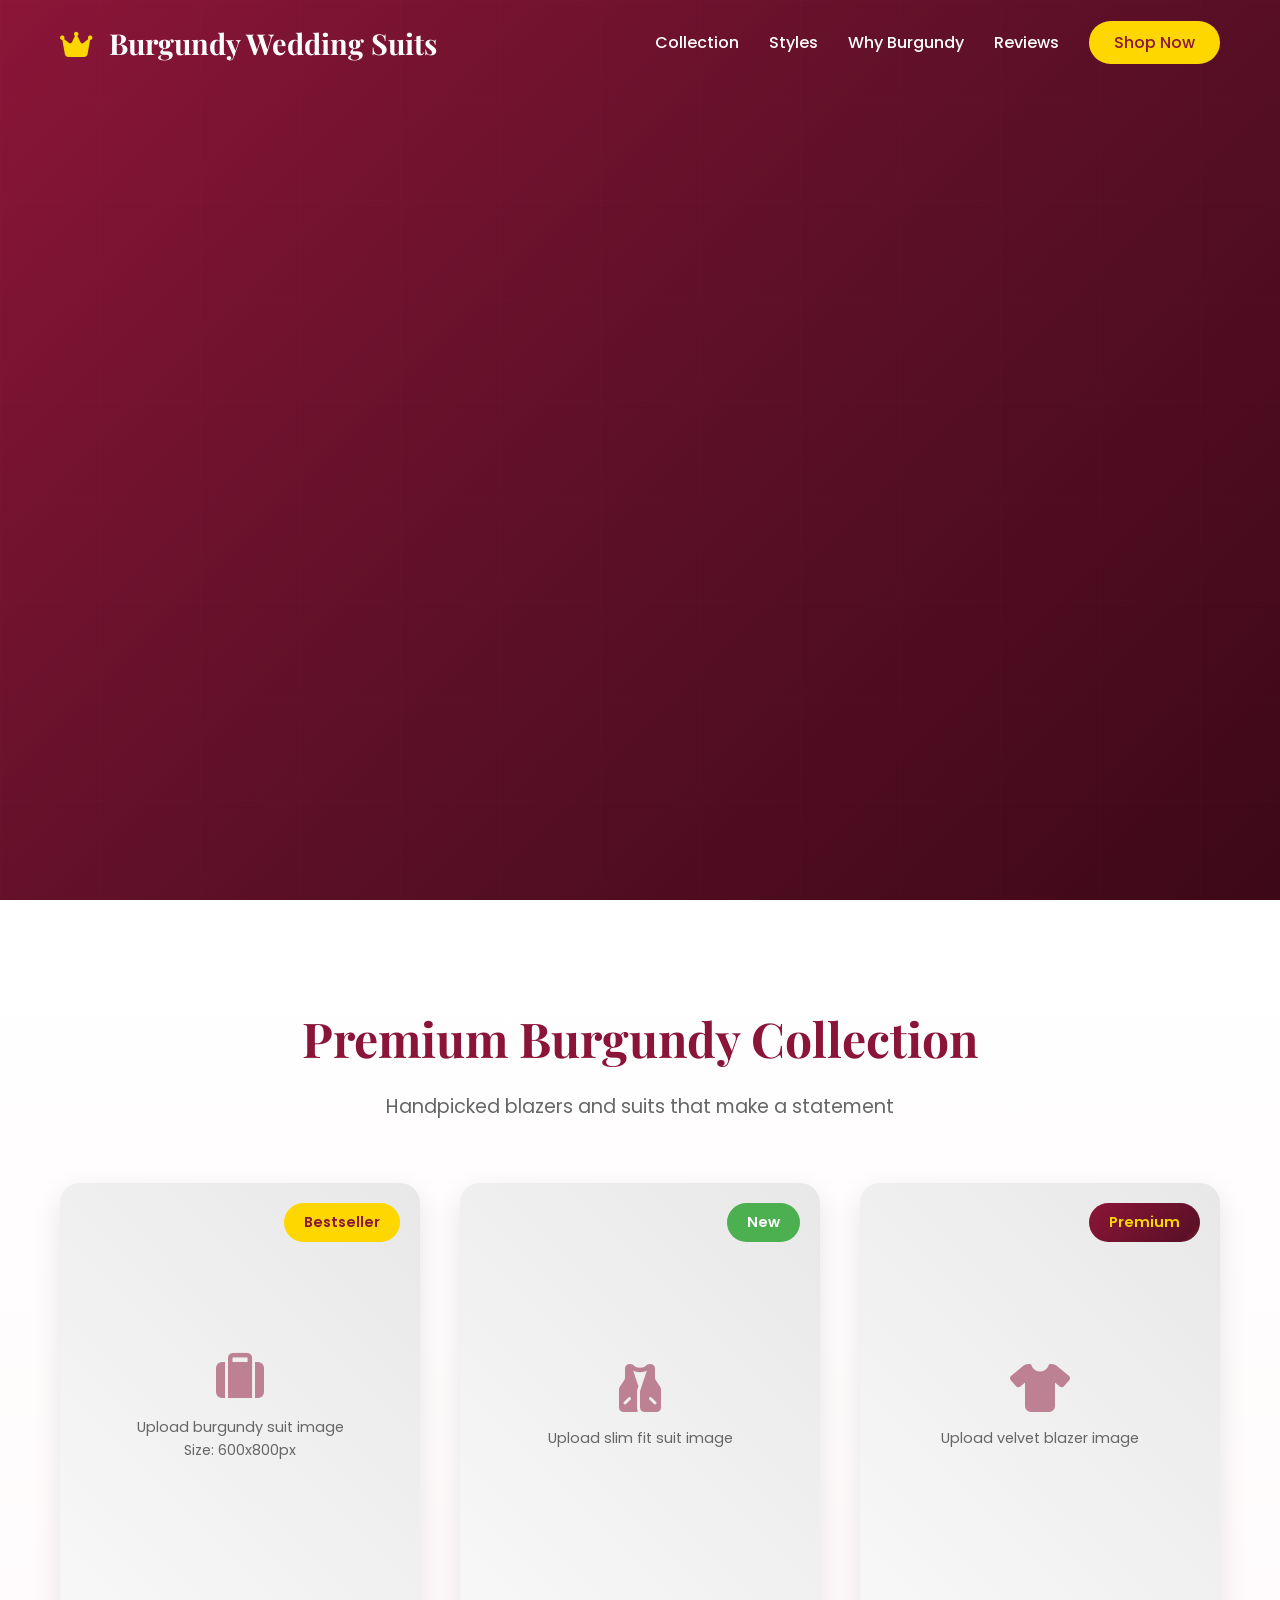
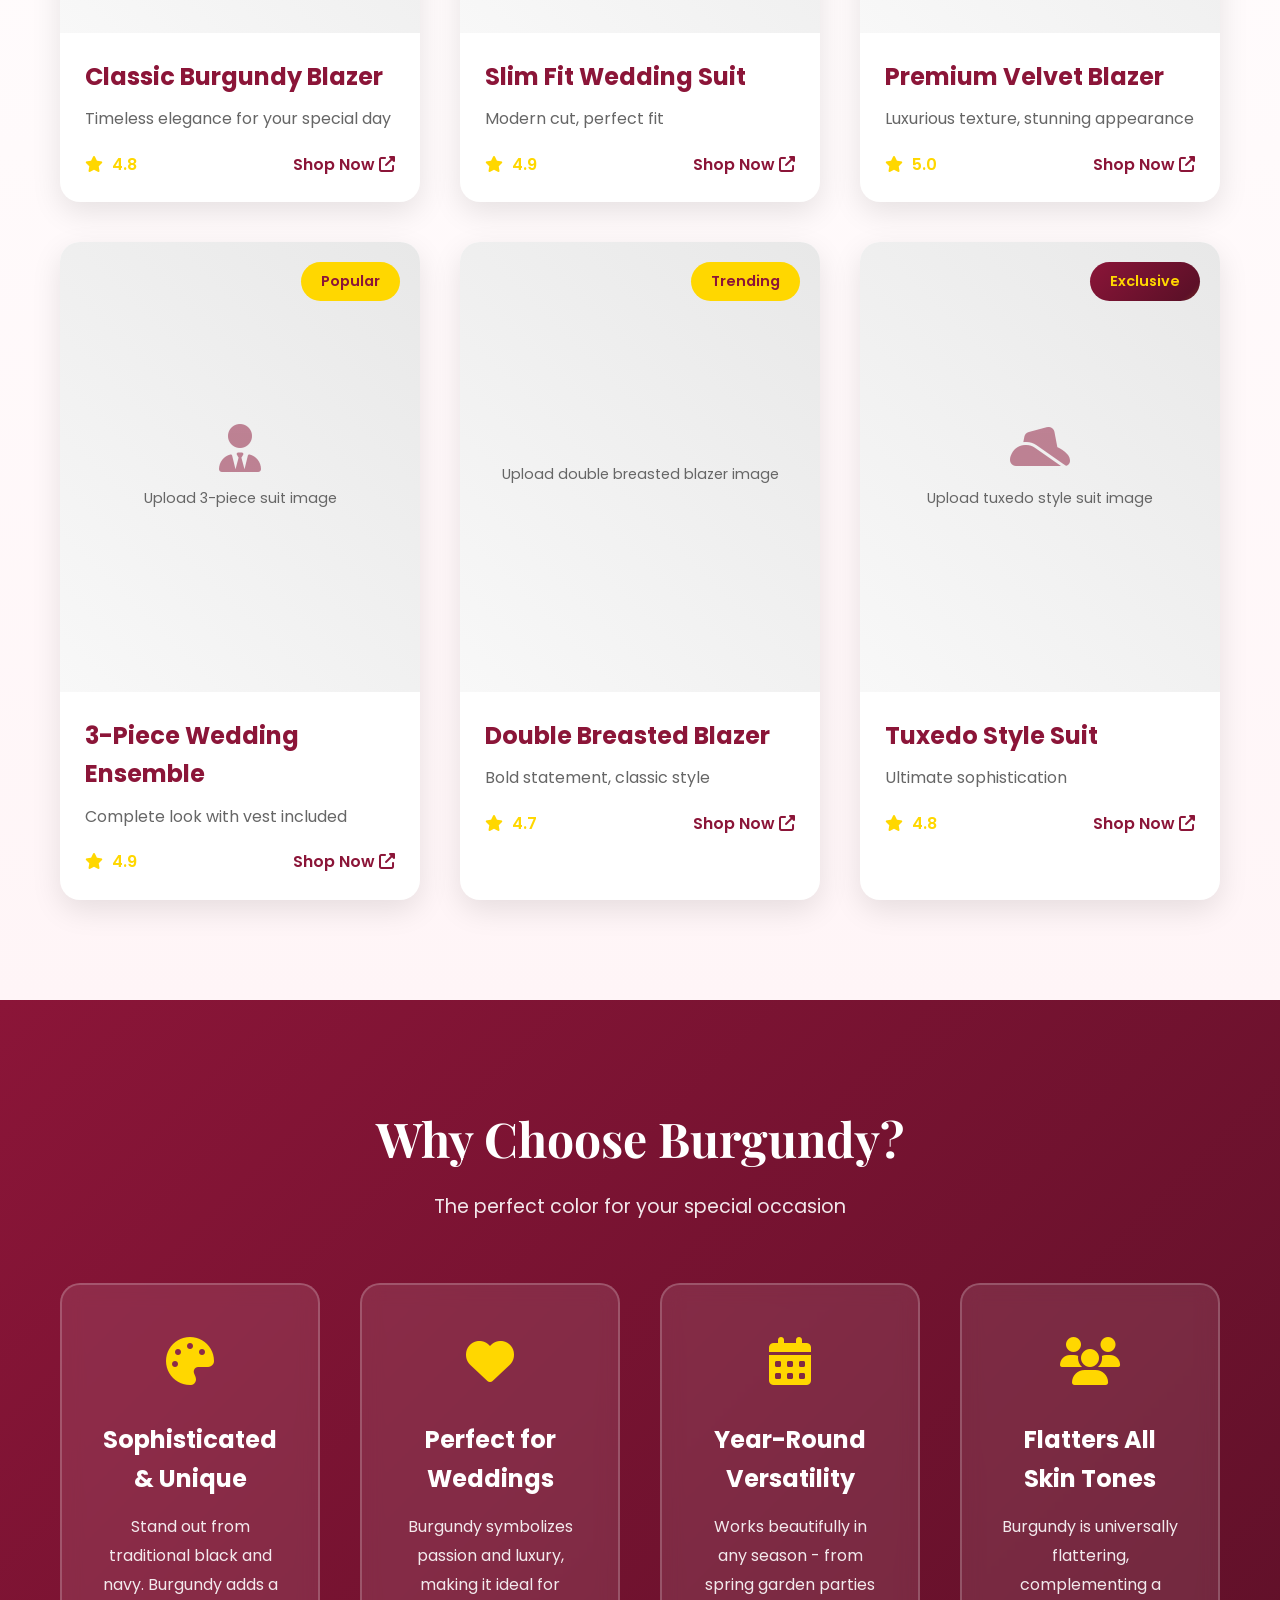
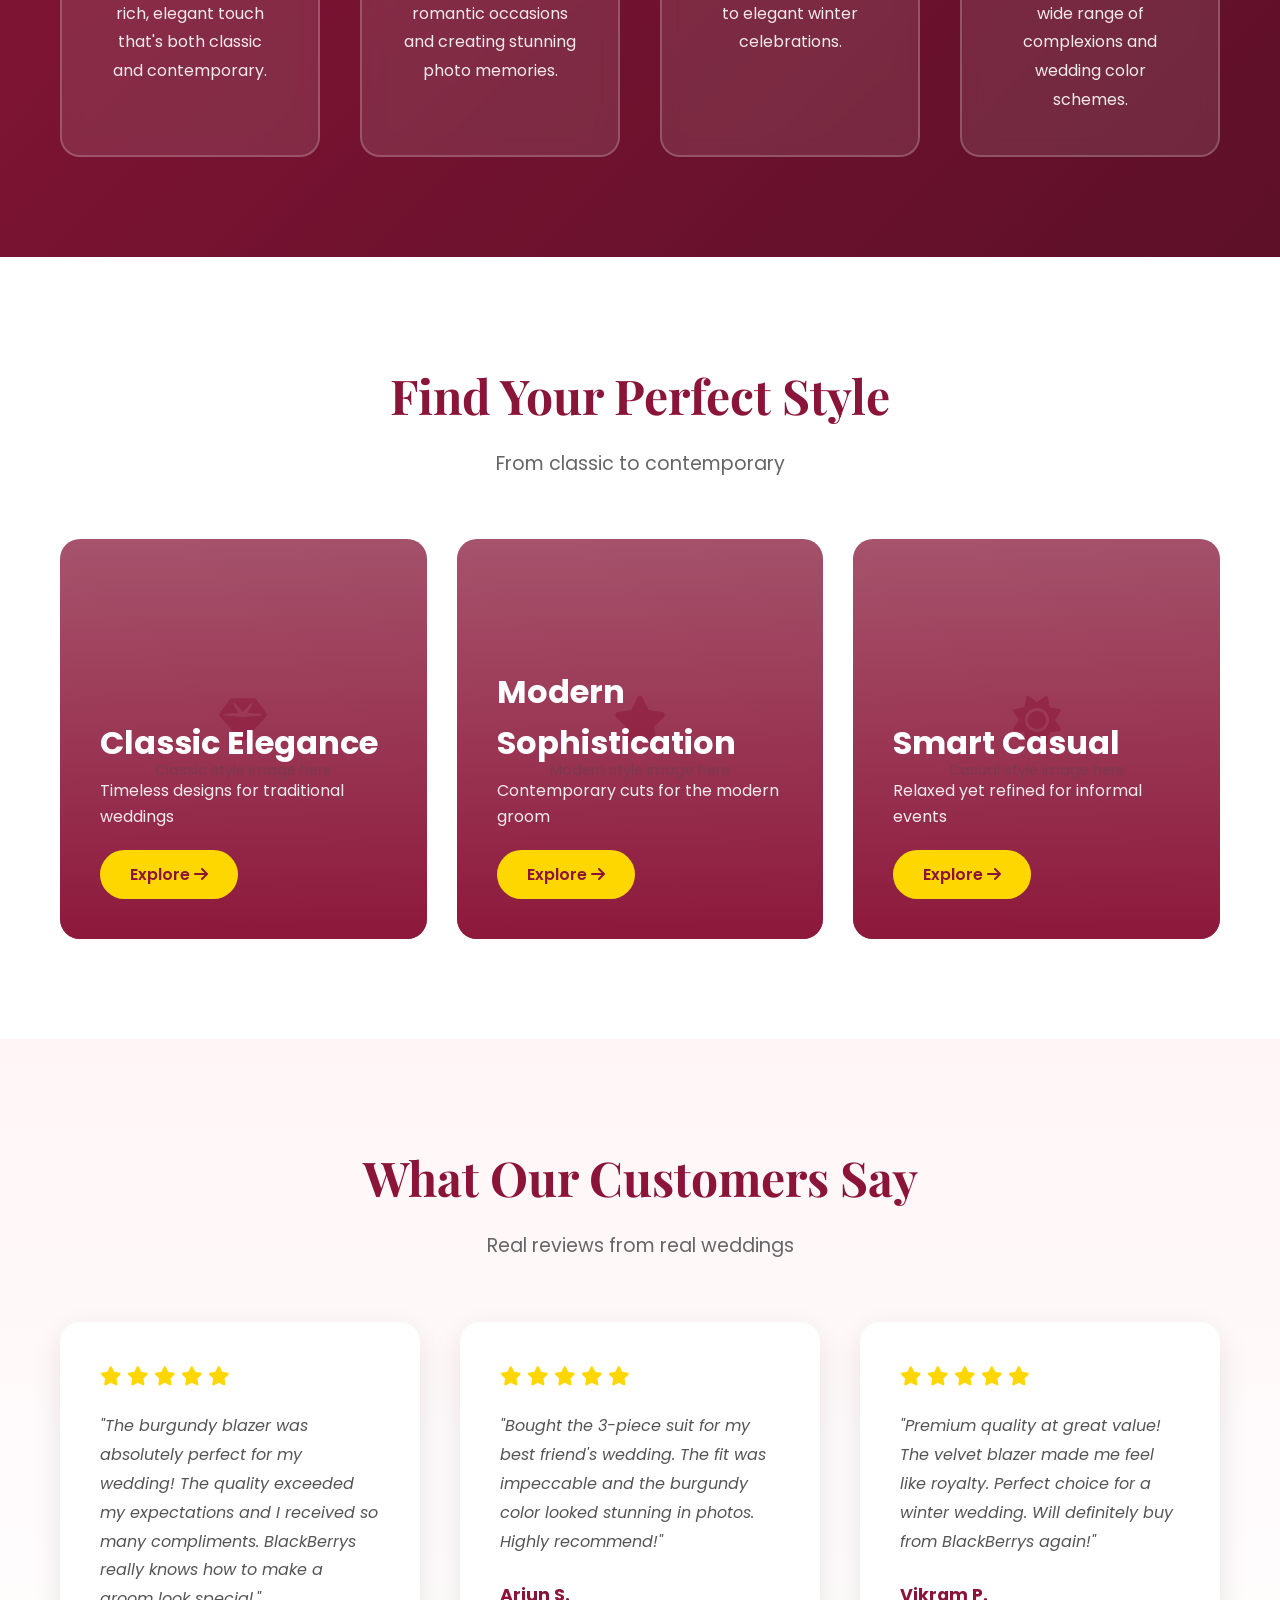
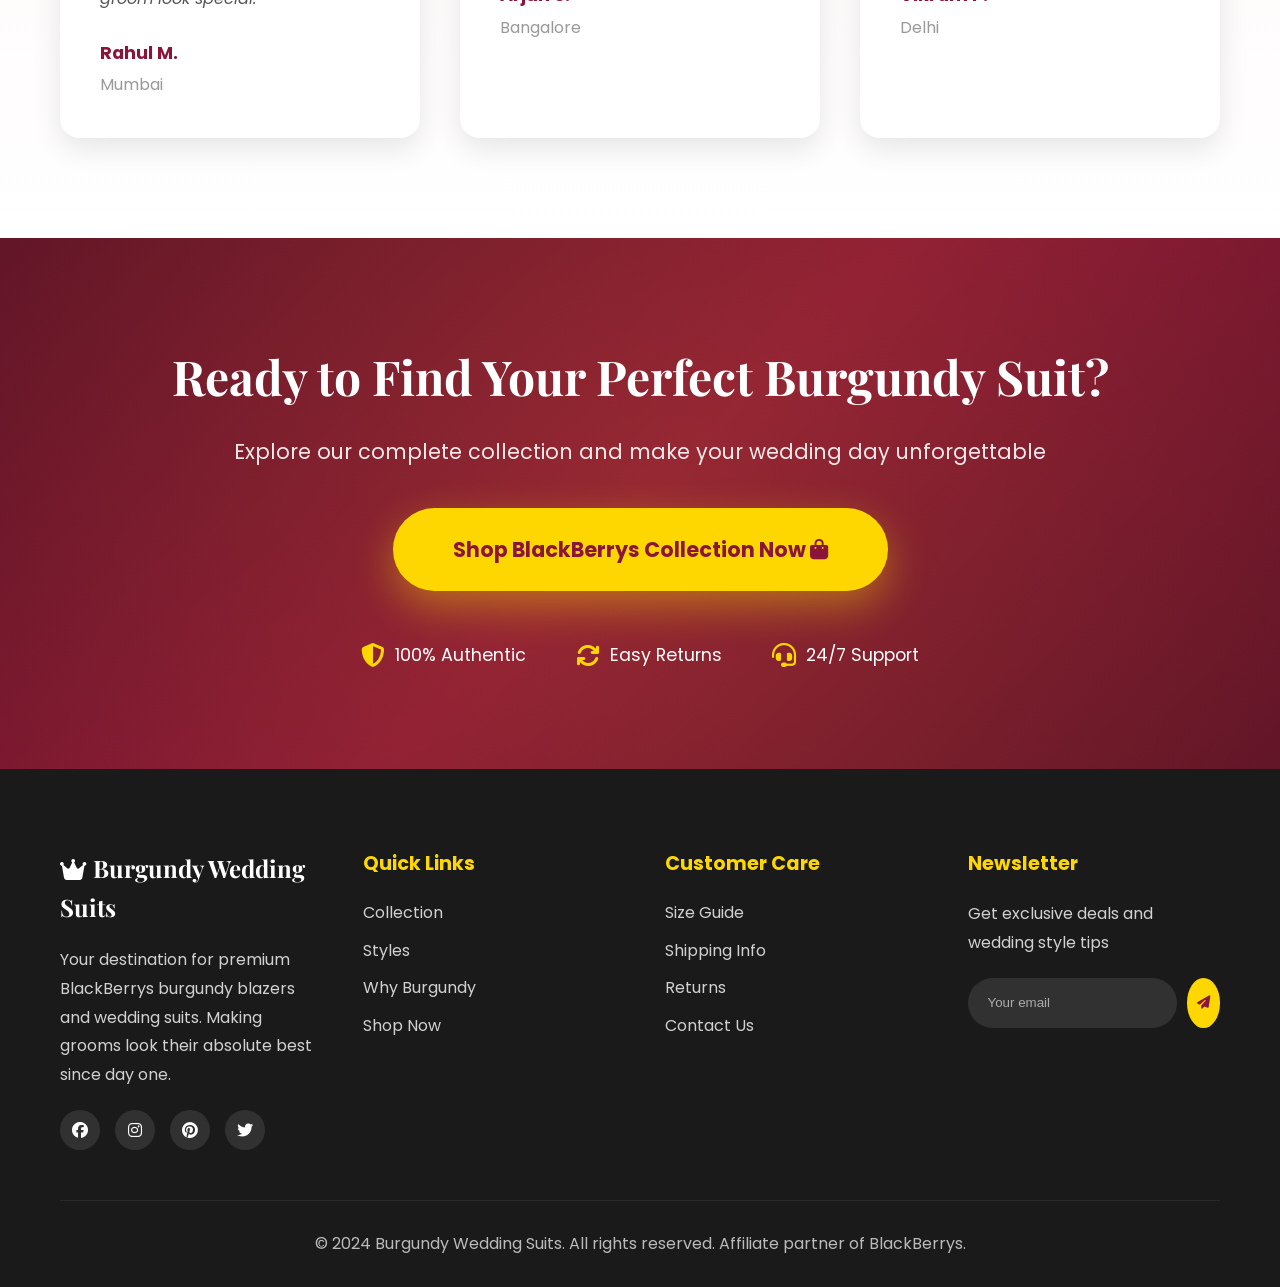
==== commit 28684407: "Update index.html" ====
--- a/index.html
+++ b/index.html
@@ -288,6 +288,10 @@
             position: relative;
             overflow: hidden;
             height: 450px;
+            background: linear-gradient(45deg, #f5f5f5, #e0e0e0);
+            display: flex;
+            align-items: center;
+            justify-content: center;
         }
 
         .product-image img {
@@ -299,6 +303,32 @@
 
         .product-card:hover .product-image img {
             transform: scale(1.1);
+        }
+
+        /* PLACEHOLDER FOR IMAGES */
+        .image-placeholder {
+            width: 100%;
+            height: 100%;
+            display: flex;
+            flex-direction: column;
+            align-items: center;
+            justify-content: center;
+            color: #8B1538;
+            background: linear-gradient(45deg, #f8f8f8, #e8e8e8);
+            text-align: center;
+            padding: 20px;
+        }
+
+        .placeholder-icon {
+            font-size: 3rem;
+            margin-bottom: 15px;
+            color: #8B1538;
+            opacity: 0.5;
+        }
+
+        .placeholder-text {
+            font-size: 0.9rem;
+            color: #666;
         }
 
         .product-badge {
@@ -473,6 +503,7 @@
         .style-image {
             position: relative;
             height: 100%;
+            background: linear-gradient(45deg, #f5f5f5, #e0e0e0);
         }
 
         .style-image img {
@@ -946,6 +977,12 @@
                 <div class="product-card animate-on-scroll">
                     <a href="https://inr.deals/PXU1Y6" target="_blank" class="product-link">
                         <div class="product-image">
+                            <!-- REPLACE THIS IMAGE SOURCE WITH YOUR ACTUAL IMAGE -->
+                            <div class="image-placeholder">
+                                <i class="fas fa-suitcase placeholder-icon"></i>
+                                <div class="placeholder-text">Upload burgundy suit image<br>Size: 600x800px</div>
+                            </div>
+                            <!-- <img src="images/suit1.jpg" alt="Classic Burgundy Blazer"> -->
                             <div class="product-badge">Bestseller</div>
                             <div class="product-overlay">
                                 <span class="view-details">View Details <i class="fas fa-arrow-right"></i></span>
@@ -966,6 +1003,12 @@
                 <div class="product-card animate-on-scroll">
                     <a href="https://inr.deals/PXU1Y6" target="_blank" class="product-link">
                         <div class="product-image">
+                            <!-- REPLACE THIS IMAGE SOURCE WITH YOUR ACTUAL IMAGE -->
+                            <div class="image-placeholder">
+                                <i class="fas fa-vest placeholder-icon"></i>
+                                <div class="placeholder-text">Upload slim fit suit image</div>
+                            </div>
+                            <!-- <img src="images/suit2.jpg" alt="Slim Fit Wedding Suit"> -->
                             <div class="product-badge new">New</div>
                             <div class="product-overlay">
                                 <span class="view-details">View Details <i class="fas fa-arrow-right"></i></span>
@@ -986,6 +1029,12 @@
                 <div class="product-card animate-on-scroll">
                     <a href="https://inr.deals/PXU1Y6" target="_blank" class="product-link">
                         <div class="product-image">
+                            <!-- REPLACE THIS IMAGE SOURCE WITH YOUR ACTUAL IMAGE -->
+                            <div class="image-placeholder">
+                                <i class="fas fa-tshirt placeholder-icon"></i>
+                                <div class="placeholder-text">Upload velvet blazer image</div>
+                            </div>
+                            <!-- <img src="images/suit3.jpg" alt="Premium Velvet Blazer"> -->
                             <div class="product-badge premium">Premium</div>
                             <div class="product-overlay">
                                 <span class="view-details">View Details <i class="fas fa-arrow-right"></i></span>
@@ -1006,6 +1055,12 @@
                 <div class="product-card animate-on-scroll">
                     <a href="https://inr.deals/PXU1Y6" target="_blank" class="product-link">
                         <div class="product-image">
+                            <!-- REPLACE THIS IMAGE SOURCE WITH YOUR ACTUAL IMAGE -->
+                            <div class="image-placeholder">
+                                <i class="fas fa-user-tie placeholder-icon"></i>
+                                <div class="placeholder-text">Upload 3-piece suit image</div>
+                            </div>
+                            <!-- <img src="images/suit4.jpg" alt="3-Piece Wedding Ensemble"> -->
                             <div class="product-badge">Popular</div>
                             <div class="product-overlay">
                                 <span class="view-details">View Details <i class="fas fa-arrow-right"></i></span>
@@ -1026,6 +1081,12 @@
                 <div class="product-card animate-on-scroll">
                     <a href="https://inr.deals/PXU1Y6" target="_blank" class="product-link">
                         <div class="product-image">
+                            <!-- REPLACE THIS IMAGE SOURCE WITH YOUR ACTUAL IMAGE -->
+                            <div class="image-placeholder">
+                                <i class="fas fa-jacket placeholder-icon"></i>
+                                <div class="placeholder-text">Upload double breasted blazer image</div>
+                            </div>
+                            <!-- <img src="images/suit5.jpg" alt="Double Breasted Blazer"> -->
                             <div class="product-badge">Trending</div>
                             <div class="product-overlay">
                                 <span class="view-details">View Details <i class="fas fa-arrow-right"></i></span>
@@ -1046,6 +1107,12 @@
                 <div class="product-card animate-on-scroll">
                     <a href="https://inr.deals/PXU1Y6" target="_blank" class="product-link">
                         <div class="product-image">
+                            <!-- REPLACE THIS IMAGE SOURCE WITH YOUR ACTUAL IMAGE -->
+                            <div class="image-placeholder">
+                                <i class="fas fa-hat-cowboy-side placeholder-icon"></i>
+                                <div class="placeholder-text">Upload tuxedo style suit image</div>
+                            </div>
+                            <!-- <img src="images/suit6.jpg" alt="Tuxedo Style Suit"> -->
                             <div class="product-badge premium">Exclusive</div>
                             <div class="product-overlay">
                                 <span class="view-details">View Details <i class="fas fa-arrow-right"></i></span>
@@ -1120,6 +1187,12 @@
             <div class="styles-grid">
                 <a href="https://inr.deals/PXU1Y6" target="_blank" class="style-card animate-on-scroll">
                     <div class="style-image">
+                        <!-- REPLACE THIS IMAGE SOURCE WITH YOUR ACTUAL IMAGE -->
+                        <div class="image-placeholder" style="color: #fff; background: rgba(139, 21, 56, 0.7);">
+                            <i class="fas fa-gem placeholder-icon"></i>
+                            <div class="placeholder-text">Classic style image here</div>
+                        </div>
+                        <!-- <img src="images/classic-style.jpg" alt="Classic Elegance Style"> -->
                         <div class="style-overlay">
                             <h3>Classic Elegance</h3>
                             <p>Timeless designs for traditional weddings</p>
@@ -1130,6 +1203,12 @@
                 
                 <a href="https://inr.deals/PXU1Y6" target="_blank" class="style-card animate-on-scroll">
                     <div class="style-image">
+                        <!-- REPLACE THIS IMAGE SOURCE WITH YOUR ACTUAL IMAGE -->
+                        <div class="image-placeholder" style="color: #fff; background: rgba(139, 21, 56, 0.7);">
+                            <i class="fas fa-star placeholder-icon"></i>
+                            <div class="placeholder-text">Modern style image here</div>
+                        </div>
+                        <!-- <img src="images/modern-style.jpg" alt="Modern Sophistication Style"> -->
                         <div class="style-overlay">
                             <h3>Modern Sophistication</h3>
                             <p>Contemporary cuts for the modern groom</p>
@@ -1140,6 +1219,12 @@
                 
                 <a href="https://inr.deals/PXU1Y6" target="_blank" class="style-card animate-on-scroll">
                     <div class="style-image">
+                        <!-- REPLACE THIS IMAGE SOURCE WITH YOUR ACTUAL IMAGE -->
+                        <div class="image-placeholder" style="color: #fff; background: rgba(139, 21, 56, 0.7);">
+                            <i class="fas fa-sun placeholder-icon"></i>
+                            <div class="placeholder-text">Casual style image here</div>
+                        </div>
+                        <!-- <img src="images/casual-style.jpg" alt="Smart Casual Style"> -->
                         <div class="style-overlay">
                             <h3>Smart Casual</h3>
                             <p>Relaxed yet refined for informal events</p>
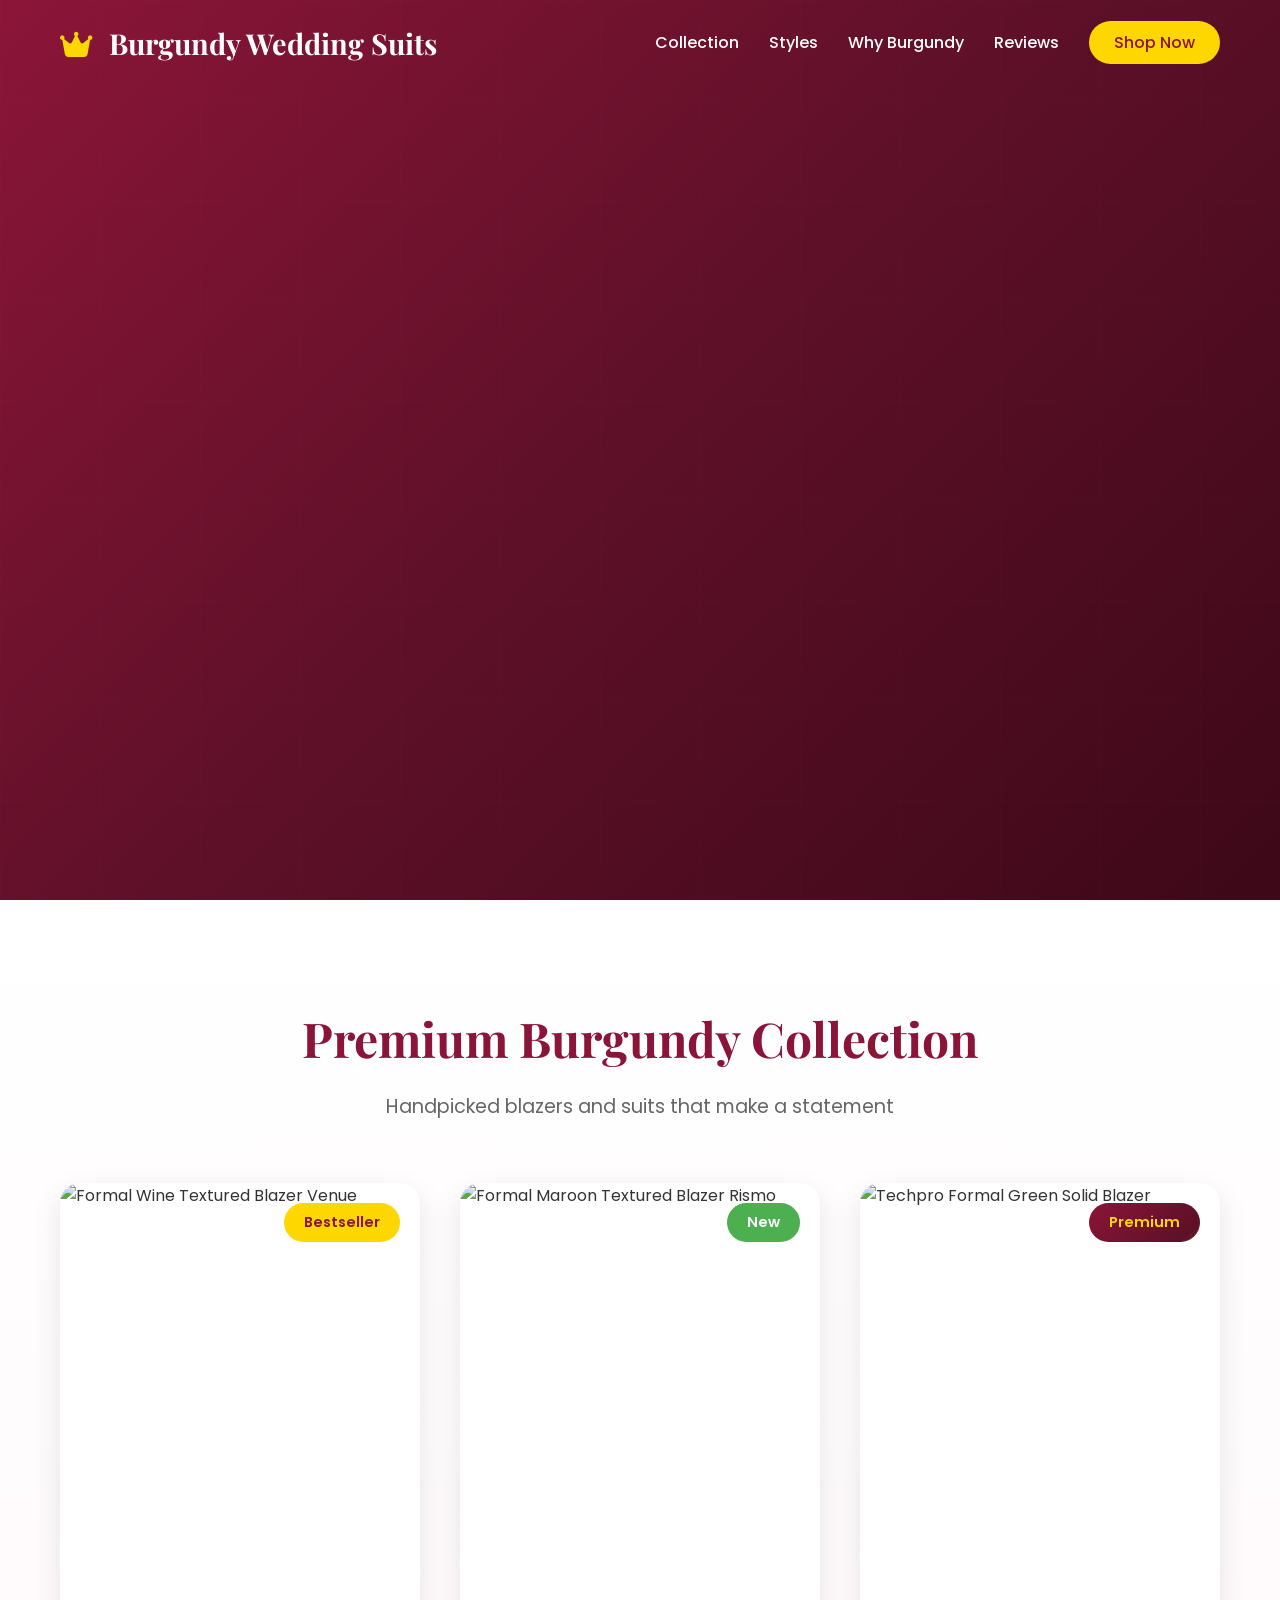
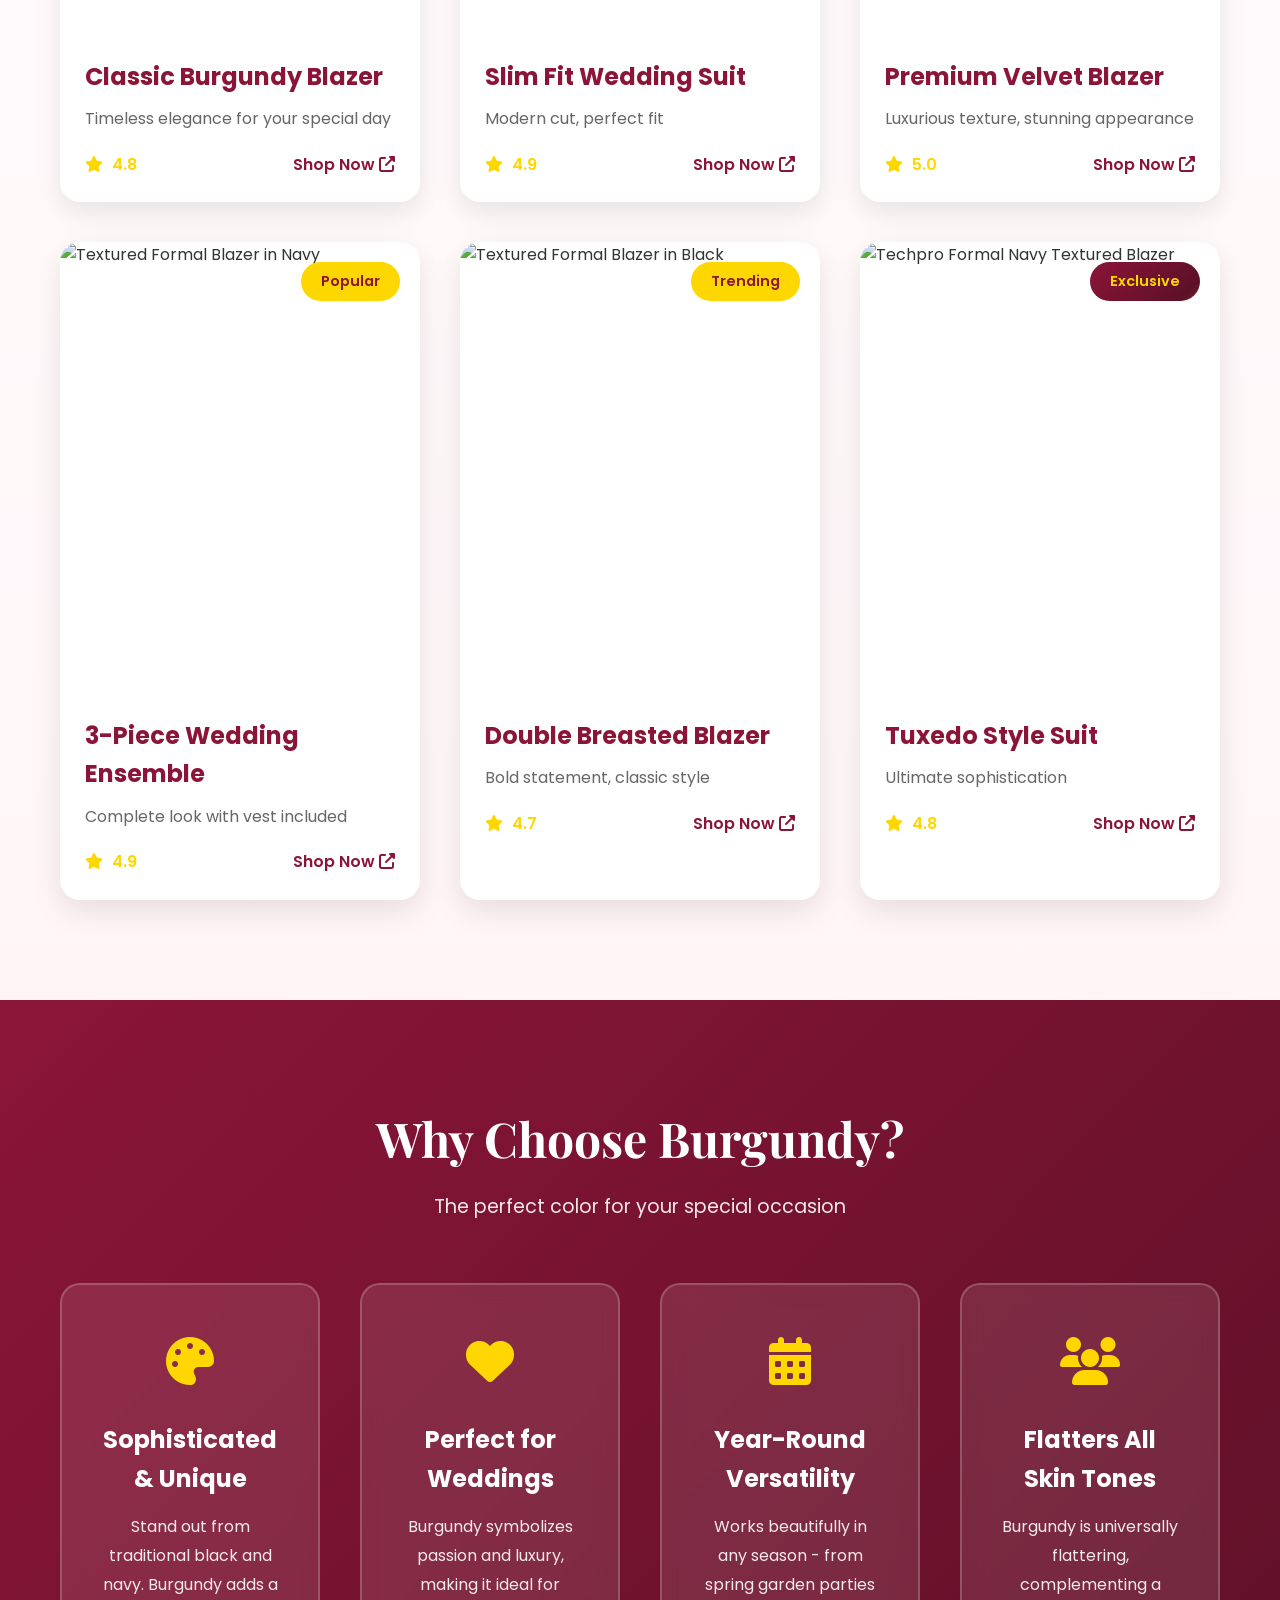
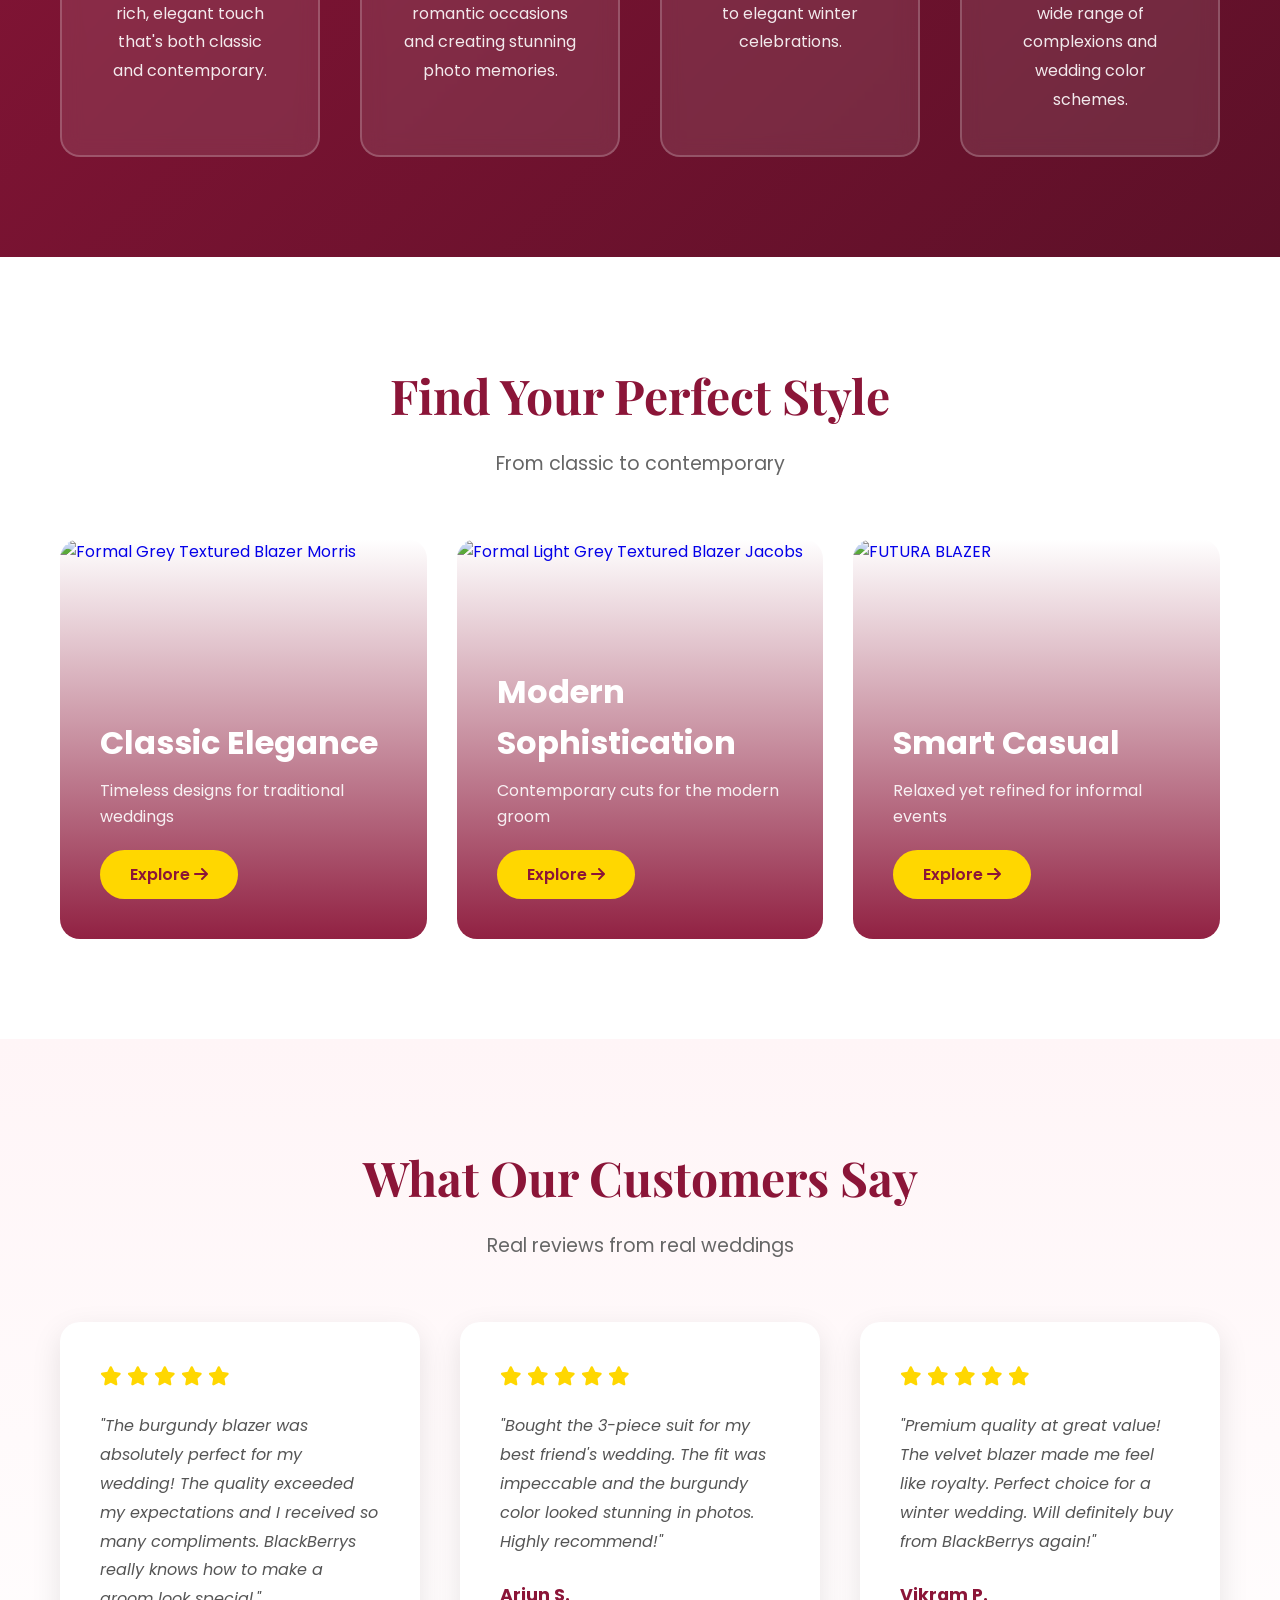
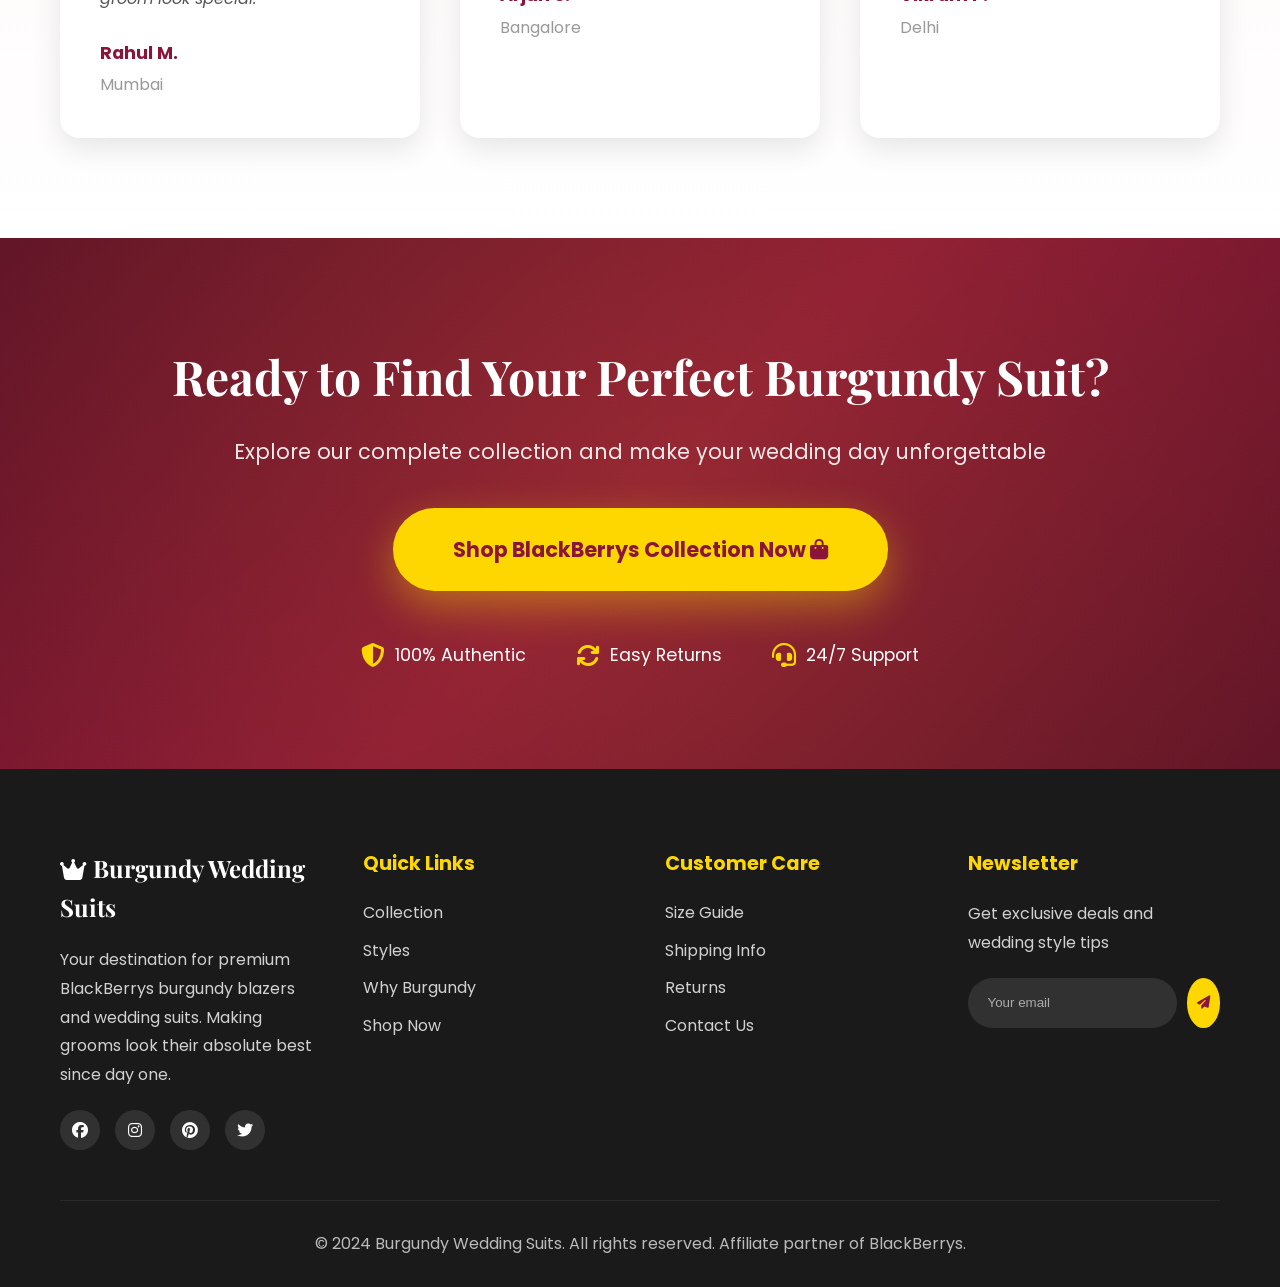
==== commit 6fc0c647: "Update index.html" ====
--- a/index.html
+++ b/index.html
@@ -288,10 +288,6 @@
             position: relative;
             overflow: hidden;
             height: 450px;
-            background: linear-gradient(45deg, #f5f5f5, #e0e0e0);
-            display: flex;
-            align-items: center;
-            justify-content: center;
         }
 
         .product-image img {
@@ -303,32 +299,6 @@
 
         .product-card:hover .product-image img {
             transform: scale(1.1);
-        }
-
-        /* PLACEHOLDER FOR IMAGES */
-        .image-placeholder {
-            width: 100%;
-            height: 100%;
-            display: flex;
-            flex-direction: column;
-            align-items: center;
-            justify-content: center;
-            color: #8B1538;
-            background: linear-gradient(45deg, #f8f8f8, #e8e8e8);
-            text-align: center;
-            padding: 20px;
-        }
-
-        .placeholder-icon {
-            font-size: 3rem;
-            margin-bottom: 15px;
-            color: #8B1538;
-            opacity: 0.5;
-        }
-
-        .placeholder-text {
-            font-size: 0.9rem;
-            color: #666;
         }
 
         .product-badge {
@@ -503,7 +473,6 @@
         .style-image {
             position: relative;
             height: 100%;
-            background: linear-gradient(45deg, #f5f5f5, #e0e0e0);
         }
 
         .style-image img {
@@ -977,12 +946,7 @@
                 <div class="product-card animate-on-scroll">
                     <a href="https://inr.deals/PXU1Y6" target="_blank" class="product-link">
                         <div class="product-image">
-                            <!-- REPLACE THIS IMAGE SOURCE WITH YOUR ACTUAL IMAGE -->
-                            <div class="image-placeholder">
-                                <i class="fas fa-suitcase placeholder-icon"></i>
-                                <div class="placeholder-text">Upload burgundy suit image<br>Size: 600x800px</div>
-                            </div>
-                            <!-- <img src="images/suit1.jpg" alt="Classic Burgundy Blazer"> -->
+                            <img src="https://i.ibb.co/35DZwfyd/imgi-19-Formal-Wine-Textured-Blazer-Venue-CJ002397-E1-image1-1000x.jpg" alt="Formal Wine Textured Blazer Venue">
                             <div class="product-badge">Bestseller</div>
                             <div class="product-overlay">
                                 <span class="view-details">View Details <i class="fas fa-arrow-right"></i></span>
@@ -1003,12 +967,7 @@
                 <div class="product-card animate-on-scroll">
                     <a href="https://inr.deals/PXU1Y6" target="_blank" class="product-link">
                         <div class="product-image">
-                            <!-- REPLACE THIS IMAGE SOURCE WITH YOUR ACTUAL IMAGE -->
-                            <div class="image-placeholder">
-                                <i class="fas fa-vest placeholder-icon"></i>
-                                <div class="placeholder-text">Upload slim fit suit image</div>
-                            </div>
-                            <!-- <img src="images/suit2.jpg" alt="Slim Fit Wedding Suit"> -->
+                            <img src="https://i.ibb.co/DfgLkr6t/imgi-18-Formal-Maroon-Textured-Blazer-Rismo-CJ002587-R2-image1-1000x.jpg" alt="Formal Maroon Textured Blazer Rismo">
                             <div class="product-badge new">New</div>
                             <div class="product-overlay">
                                 <span class="view-details">View Details <i class="fas fa-arrow-right"></i></span>
@@ -1029,12 +988,7 @@
                 <div class="product-card animate-on-scroll">
                     <a href="https://inr.deals/PXU1Y6" target="_blank" class="product-link">
                         <div class="product-image">
-                            <!-- REPLACE THIS IMAGE SOURCE WITH YOUR ACTUAL IMAGE -->
-                            <div class="image-placeholder">
-                                <i class="fas fa-tshirt placeholder-icon"></i>
-                                <div class="placeholder-text">Upload velvet blazer image</div>
-                            </div>
-                            <!-- <img src="images/suit3.jpg" alt="Premium Velvet Blazer"> -->
+                            <img src="https://i.ibb.co/V0qRj3DH/imgi-13-techpro-formal-green-solid-blazer-sein-1-0694a6cc-37e0-4452-8a8c-e022f64fcd6e-1000x.jpg" alt="Techpro Formal Green Solid Blazer">
                             <div class="product-badge premium">Premium</div>
                             <div class="product-overlay">
                                 <span class="view-details">View Details <i class="fas fa-arrow-right"></i></span>
@@ -1055,12 +1009,7 @@
                 <div class="product-card animate-on-scroll">
                     <a href="https://inr.deals/PXU1Y6" target="_blank" class="product-link">
                         <div class="product-image">
-                            <!-- REPLACE THIS IMAGE SOURCE WITH YOUR ACTUAL IMAGE -->
-                            <div class="image-placeholder">
-                                <i class="fas fa-user-tie placeholder-icon"></i>
-                                <div class="placeholder-text">Upload 3-piece suit image</div>
-                            </div>
-                            <!-- <img src="images/suit4.jpg" alt="3-Piece Wedding Ensemble"> -->
+                            <img src="https://i.ibb.co/JR6qhWXr/imgi-15-textured-formal-blazer-in-navy-japson-blackberrys-clothing-1-6fbfaa1c-0f04-4fb1-addf-109d8c2.jpg" alt="Textured Formal Blazer in Navy">
                             <div class="product-badge">Popular</div>
                             <div class="product-overlay">
                                 <span class="view-details">View Details <i class="fas fa-arrow-right"></i></span>
@@ -1081,12 +1030,7 @@
                 <div class="product-card animate-on-scroll">
                     <a href="https://inr.deals/PXU1Y6" target="_blank" class="product-link">
                         <div class="product-image">
-                            <!-- REPLACE THIS IMAGE SOURCE WITH YOUR ACTUAL IMAGE -->
-                            <div class="image-placeholder">
-                                <i class="fas fa-jacket placeholder-icon"></i>
-                                <div class="placeholder-text">Upload double breasted blazer image</div>
-                            </div>
-                            <!-- <img src="images/suit5.jpg" alt="Double Breasted Blazer"> -->
+                            <img src="https://i.ibb.co/60ZKPKMm/imgi-20-textured-formal-blazer-in-black-japson-blackberrys-clothing-1-1000x.jpg" alt="Textured Formal Blazer in Black">
                             <div class="product-badge">Trending</div>
                             <div class="product-overlay">
                                 <span class="view-details">View Details <i class="fas fa-arrow-right"></i></span>
@@ -1107,12 +1051,7 @@
                 <div class="product-card animate-on-scroll">
                     <a href="https://inr.deals/PXU1Y6" target="_blank" class="product-link">
                         <div class="product-image">
-                            <!-- REPLACE THIS IMAGE SOURCE WITH YOUR ACTUAL IMAGE -->
-                            <div class="image-placeholder">
-                                <i class="fas fa-hat-cowboy-side placeholder-icon"></i>
-                                <div class="placeholder-text">Upload tuxedo style suit image</div>
-                            </div>
-                            <!-- <img src="images/suit6.jpg" alt="Tuxedo Style Suit"> -->
+                            <img src="https://i.ibb.co/XxJz2gq7/imgi-12-Techpro-Formal-Navy-Textured-Blazer-Maspar-CJPM2332-N1-BS24-FL-image7-1000x.jpg" alt="Techpro Formal Navy Textured Blazer">
                             <div class="product-badge premium">Exclusive</div>
                             <div class="product-overlay">
                                 <span class="view-details">View Details <i class="fas fa-arrow-right"></i></span>
@@ -1187,12 +1126,7 @@
             <div class="styles-grid">
                 <a href="https://inr.deals/PXU1Y6" target="_blank" class="style-card animate-on-scroll">
                     <div class="style-image">
-                        <!-- REPLACE THIS IMAGE SOURCE WITH YOUR ACTUAL IMAGE -->
-                        <div class="image-placeholder" style="color: #fff; background: rgba(139, 21, 56, 0.7);">
-                            <i class="fas fa-gem placeholder-icon"></i>
-                            <div class="placeholder-text">Classic style image here</div>
-                        </div>
-                        <!-- <img src="images/classic-style.jpg" alt="Classic Elegance Style"> -->
+                        <img src="https://i.ibb.co/r2K3CXfp/imgi-17-Formal-Grey-Textured-Blazer-Morris-CJ002383-G1-image1-1000x.jpg" alt="Formal Grey Textured Blazer Morris">
                         <div class="style-overlay">
                             <h3>Classic Elegance</h3>
                             <p>Timeless designs for traditional weddings</p>
@@ -1203,12 +1137,7 @@
                 
                 <a href="https://inr.deals/PXU1Y6" target="_blank" class="style-card animate-on-scroll">
                     <div class="style-image">
-                        <!-- REPLACE THIS IMAGE SOURCE WITH YOUR ACTUAL IMAGE -->
-                        <div class="image-placeholder" style="color: #fff; background: rgba(139, 21, 56, 0.7);">
-                            <i class="fas fa-star placeholder-icon"></i>
-                            <div class="placeholder-text">Modern style image here</div>
-                        </div>
-                        <!-- <img src="images/modern-style.jpg" alt="Modern Sophistication Style"> -->
+                        <img src="https://i.ibb.co/7tJ2tkpS/imgi-21-Formal-Light-Grey-Textured-Blazer-Jacobs-CJ002480-G1-image1-1000x.jpg" alt="Formal Light Grey Textured Blazer Jacobs">
                         <div class="style-overlay">
                             <h3>Modern Sophistication</h3>
                             <p>Contemporary cuts for the modern groom</p>
@@ -1219,12 +1148,7 @@
                 
                 <a href="https://inr.deals/PXU1Y6" target="_blank" class="style-card animate-on-scroll">
                     <div class="style-image">
-                        <!-- REPLACE THIS IMAGE SOURCE WITH YOUR ACTUAL IMAGE -->
-                        <div class="image-placeholder" style="color: #fff; background: rgba(139, 21, 56, 0.7);">
-                            <i class="fas fa-sun placeholder-icon"></i>
-                            <div class="placeholder-text">Casual style image here</div>
-                        </div>
-                        <!-- <img src="images/casual-style.jpg" alt="Smart Casual Style"> -->
+                        <img src="https://i.ibb.co/HpghV2SY/imgi-89-FUTURA-BLAZER-1-f03a3f55-3528-49f3-a94d-612a0a532b82.jpg" alt="FUTURA BLAZER">
                         <div class="style-overlay">
                             <h3>Smart Casual</h3>
                             <p>Relaxed yet refined for informal events</p>
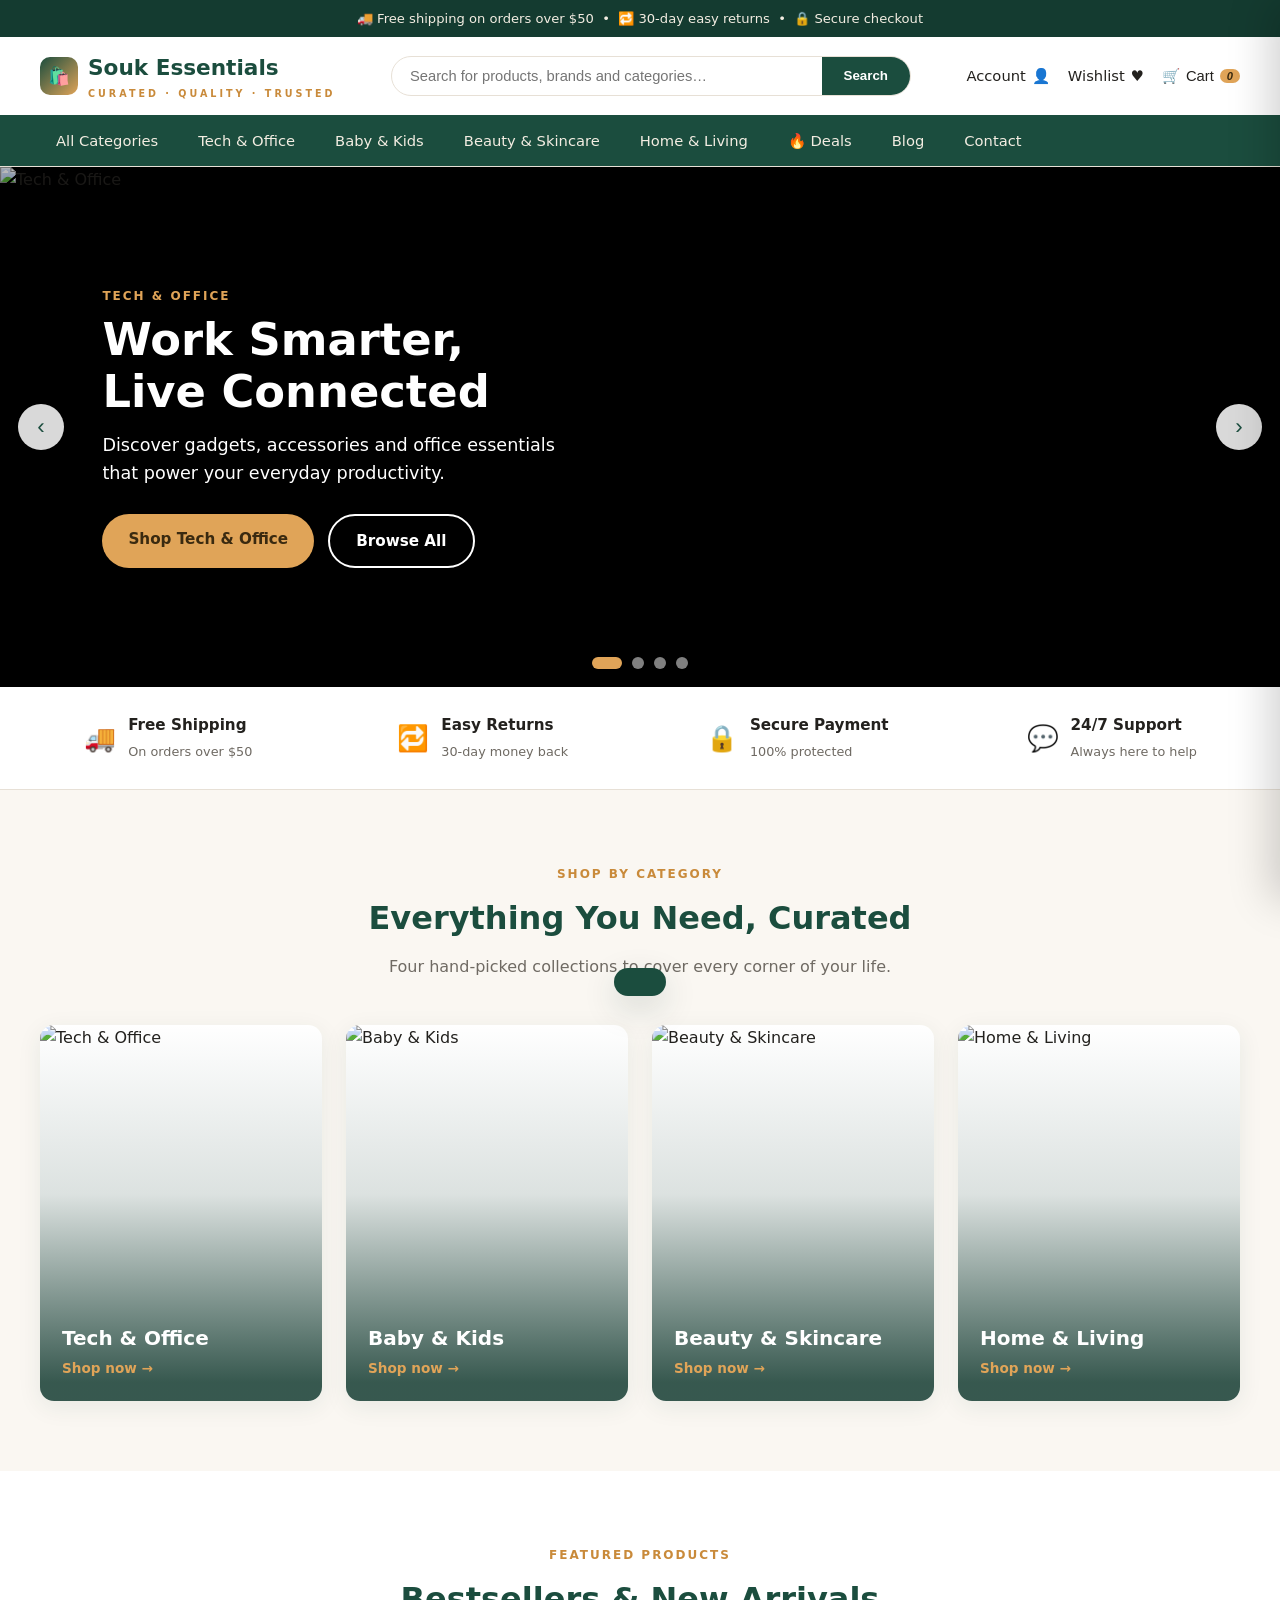
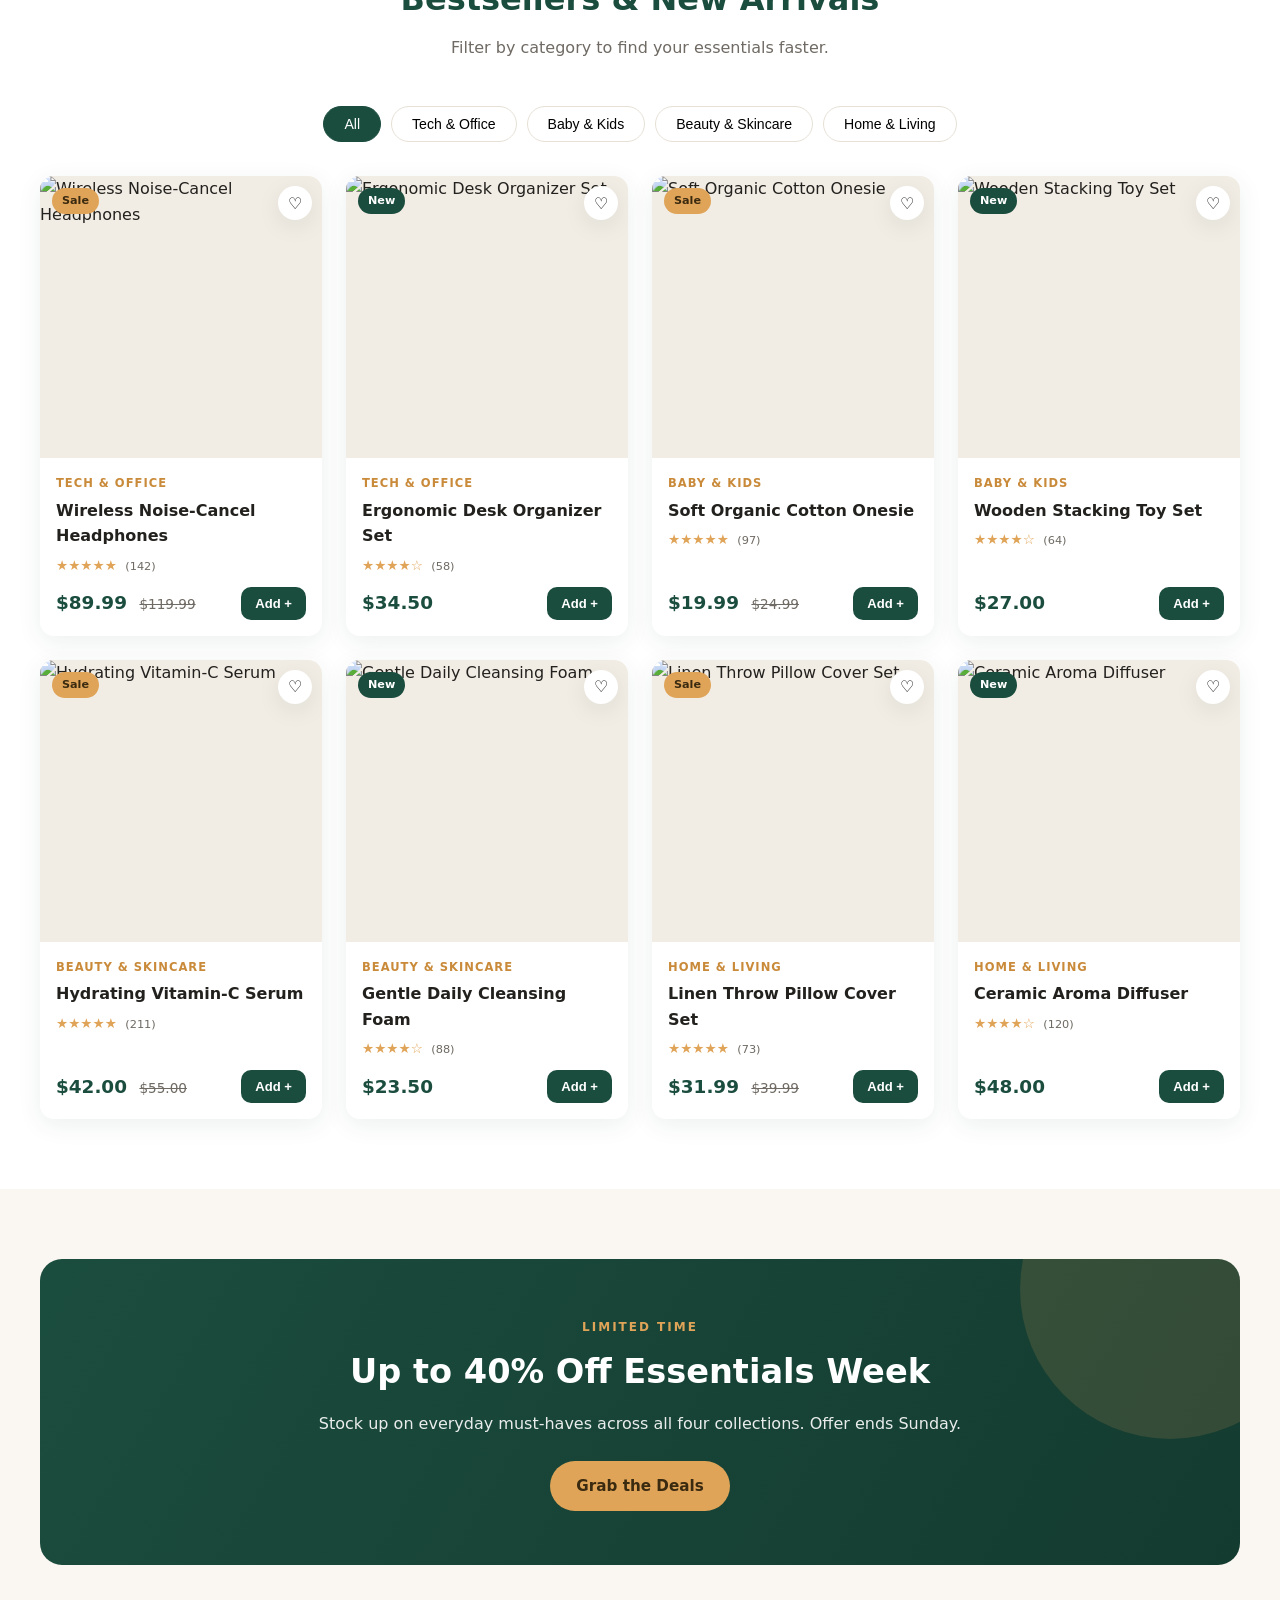
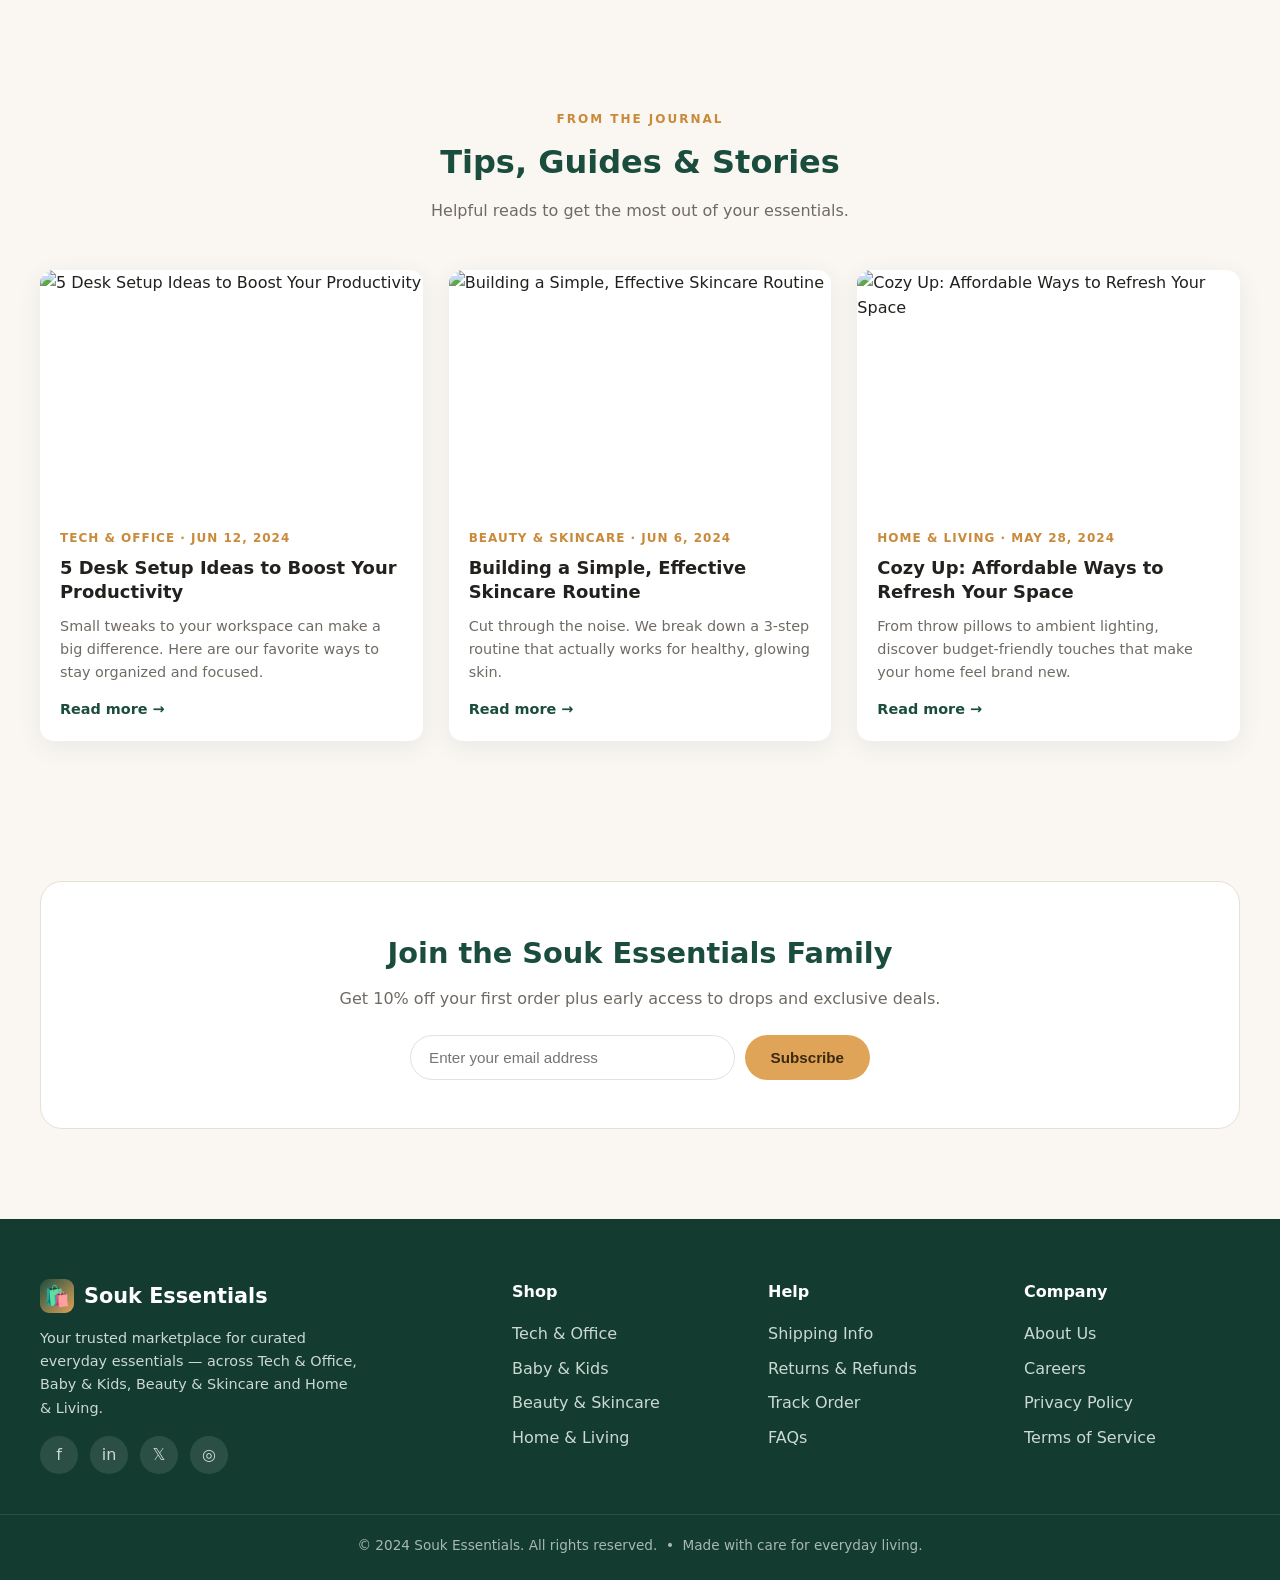
==== commit 794e6592: "Update index.html" ====
--- a/index.html
+++ b/index.html
@@ -1,1487 +1,538 @@
 <!DOCTYPE html>
 <html lang="en">
 <head>
-    <meta charset="UTF-8">
-    <meta name="viewport" content="width=device-width, initial-scale=1.0">
-    <meta name="description" content="Discover premium burgundy wedding suits and blazers from BlackBerrys. Perfect for grooms, groomsmen, and special occasions.">
-    <title>Burgundy Wedding Suits - Premium BlackBerrys Blazers</title>
-    <link href="https://fonts.googleapis.com/css2?family=Playfair+Display:wght@400;700&family=Poppins:wght@300;400;500;600;700&display=swap" rel="stylesheet">
-    <link rel="stylesheet" href="https://cdn.jsdelivr.net/npm/@fortawesome/fontawesome-free@6.4.0/css/all.min.css">
-    <style>
-        /* ===== CSS STYLES ===== */
-        * {
-            margin: 0;
-            padding: 0;
-            box-sizing: border-box;
-        }
-
-        body {
-            font-family: 'Poppins', sans-serif;
-            line-height: 1.6;
-            color: #333;
-            overflow-x: hidden;
-        }
-
-        .container {
-            max-width: 1200px;
-            margin: 0 auto;
-            padding: 0 20px;
-        }
-
-        /* Hero Section */
-        .hero {
-            background: linear-gradient(135deg, #8B1538 0%, #5D1028 50%, #3D0818 100%);
-            min-height: 100vh;
-            position: relative;
-            overflow: hidden;
-        }
-
-        .hero::before {
-            content: '';
-            position: absolute;
-            top: 0;
-            left: 0;
-            right: 0;
-            bottom: 0;
-            background: url('data:image/svg+xml,<svg xmlns="http://www.w3.org/2000/svg" width="100" height="100"><defs><pattern id="grid" width="100" height="100" patternUnits="userSpaceOnUse"><path d="M 100 0 L 0 0 0 100" fill="none" stroke="rgba(255,255,255,0.05)" stroke-width="1"/></pattern></defs><rect width="100%" height="100%" fill="url(%23grid)"/></svg>');
-            opacity: 0.3;
-            pointer-events: none;
-        }
-
-        /* Navbar */
-        .navbar {
-            padding: 20px 0;
-            position: fixed;
-            top: 0;
-            left: 0;
-            right: 0;
-            z-index: 1000;
-            background: transparent;
-            transition: all 0.3s ease;
-        }
-
-        .navbar.scrolled {
-            background: rgba(139, 21, 56, 0.95);
-            box-shadow: 0 5px 20px rgba(0, 0, 0, 0.2);
-            padding: 15px 0;
-        }
-
-        .navbar .container {
-            display: flex;
-            justify-content: space-between;
-            align-items: center;
-        }
-
-        .logo h1 {
-            color: #fff;
-            font-family: 'Playfair Display', serif;
-            font-size: 1.8rem;
-            font-weight: 700;
-        }
-
-        .logo i {
-            color: #FFD700;
-            margin-right: 10px;
-        }
-
-        .nav-links {
-            display: flex;
-            list-style: none;
-            gap: 30px;
-            align-items: center;
-        }
-
-        .nav-links a {
-            color: #fff;
-            text-decoration: none;
-            font-weight: 500;
-            transition: color 0.3s;
-        }
-
-        .nav-links a:hover {
-            color: #FFD700;
-        }
-
-        .cta-btn {
-            background: #FFD700;
-            color: #8B1538 !important;
-            padding: 10px 25px;
-            border-radius: 50px;
-            font-weight: 600;
-            transition: all 0.3s;
-        }
-
-        .cta-btn:hover {
-            background: #FFC700;
-            transform: translateY(-2px);
-            box-shadow: 0 5px 15px rgba(255, 215, 0, 0.4);
-        }
-
-        .mobile-menu-toggle {
-            display: none;
-            color: #fff;
-            font-size: 1.5rem;
-            cursor: pointer;
-            background: none;
-            border: none;
-        }
-
-        /* Hero Content */
-        .hero-content {
-            position: relative;
-            z-index: 10;
-            text-align: center;
-            padding: 200px 0 100px;
-            color: #fff;
-            transition: transform 0.5s ease, opacity 0.5s ease;
-        }
-
-        .hero-title {
-            font-family: 'Playfair Display', serif;
-            font-size: 4rem;
-            font-weight: 700;
-            margin-bottom: 20px;
-            background: linear-gradient(to right, #fff, #FFD700);
-            -webkit-background-clip: text;
-            -webkit-text-fill-color: transparent;
-            background-clip: text;
-        }
-
-        .hero-subtitle {
-            font-size: 1.5rem;
-            margin-bottom: 40px;
-            opacity: 0.9;
-        }
-
-        .hero-cta-btn {
-            display: inline-block;
-            background: #FFD700;
-            color: #8B1538;
-            padding: 18px 50px;
-            border-radius: 50px;
-            text-decoration: none;
-            font-weight: 600;
-            font-size: 1.2rem;
-            transition: all 0.3s;
-            box-shadow: 0 10px 30px rgba(255, 215, 0, 0.3);
-        }
-
-        .hero-cta-btn:hover {
-            background: #FFC700;
-            transform: translateY(-5px) scale(1.05);
-            box-shadow: 0 15px 40px rgba(255, 215, 0, 0.5);
-        }
-
-        .hero-features {
-            display: flex;
-            justify-content: center;
-            gap: 50px;
-            margin-top: 60px;
-        }
-
-        .feature-item {
-            display: flex;
-            align-items: center;
-            gap: 10px;
-            font-size: 1.1rem;
-        }
-
-        .feature-item i {
-            color: #FFD700;
-            font-size: 1.5rem;
-            transition: transform 0.5s ease;
-        }
-
-        /* Animations */
-        @keyframes slideUp {
-            from {
-                opacity: 0;
-                transform: translateY(50px);
-            }
-            to {
-                opacity: 1;
-                transform: translateY(0);
-            }
-        }
-
-        @keyframes fadeIn {
-            from {
-                opacity: 0;
-            }
-            to {
-                opacity: 1;
-            }
-        }
-
-        .animate-slide-up {
-            animation: slideUp 0.8s ease-out forwards;
-            opacity: 0;
-        }
-
-        .animate-fade-in {
-            animation: fadeIn 1s ease-out forwards;
-            opacity: 0;
-        }
-
-        .hero-subtitle {
-            animation-delay: 0.2s;
-        }
-
-        .hero-cta-btn {
-            animation-delay: 0.4s;
-        }
-
-        .hero-features {
-            animation-delay: 0.6s;
-        }
-
-        /* Section Styling */
-        .section-header {
-            text-align: center;
-            margin-bottom: 60px;
-        }
-
-        .section-header h2 {
-            font-family: 'Playfair Display', serif;
-            font-size: 3rem;
-            color: #8B1538;
-            margin-bottom: 15px;
-        }
-
-        .section-header p {
-            font-size: 1.2rem;
-            color: #666;
-        }
-
-        /* Collection Section */
-        .collection-section {
-            padding: 100px 0;
-            background: linear-gradient(to bottom, #fff, #FFF5F7);
-        }
-
-        .product-grid {
-            display: grid;
-            grid-template-columns: repeat(auto-fit, minmax(350px, 1fr));
-            gap: 40px;
-        }
-
-        .product-card {
-            background: #fff;
-            border-radius: 20px;
-            overflow: hidden;
-            box-shadow: 0 10px 30px rgba(0, 0, 0, 0.1);
-            transition: all 0.3s;
-        }
-
-        .product-card:hover {
-            transform: translateY(-10px);
-            box-shadow: 0 20px 50px rgba(139, 21, 56, 0.2);
-        }
-
-        .product-link {
-            text-decoration: none;
-            color: inherit;
-            display: block;
-        }
-
-        .product-image {
-            position: relative;
-            overflow: hidden;
-            height: 450px;
-        }
-
-        .product-image img {
-            width: 100%;
-            height: 100%;
-            object-fit: cover;
-            transition: transform 0.5s;
-        }
-
-        .product-card:hover .product-image img {
-            transform: scale(1.1);
-        }
-
-        .product-badge {
-            position: absolute;
-            top: 20px;
-            right: 20px;
-            background: #FFD700;
-            color: #8B1538;
-            padding: 8px 20px;
-            border-radius: 50px;
-            font-weight: 600;
-            font-size: 0.9rem;
-            z-index: 10;
-        }
-
-        .product-badge.new {
-            background: #4CAF50;
-            color: #fff;
-        }
-
-        .product-badge.premium {
-            background: linear-gradient(135deg, #8B1538, #5D1028, #FFD700);
-            color: #FFD700;
-            background-size: 200% auto;
-            animation: gradient 3s ease infinite;
-        }
-
-        @keyframes gradient {
-            0%, 100% { background-position: 0% center; }
-            50% { background-position: 200% center; }
-        }
-
-        .product-overlay {
-            position: absolute;
-            top: 0;
-            left: 0;
-            right: 0;
-            bottom: 0;
-            background: linear-gradient(to top, rgba(139, 21, 56, 0.9), transparent);
-            display: flex;
-            align-items: flex-end;
-            justify-content: center;
-            padding: 30px;
-            opacity: 0;
-            transition: opacity 0.3s;
-        }
-
-        .product-card:hover .product-overlay {
-            opacity: 1;
-        }
-
-        .view-details {
-            color: #fff;
-            font-weight: 600;
-            font-size: 1.1rem;
-        }
-
-        .product-info {
-            padding: 25px;
-        }
-
-        .product-info h3 {
-            font-size: 1.5rem;
-            color: #8B1538;
-            margin-bottom: 10px;
-        }
-
-        .product-info p {
-            color: #666;
-            margin-bottom: 20px;
-        }
-
-        .product-meta {
-            display: flex;
-            justify-content: space-between;
-            align-items: center;
-        }
-
-        .rating {
-            color: #FFD700;
-            font-weight: 600;
-        }
-
-        .rating i {
-            margin-right: 5px;
-        }
-
-        .shop-now {
-            color: #8B1538;
-            font-weight: 600;
-            transition: color 0.3s;
-        }
-
-        .product-card:hover .shop-now {
-            color: #5D1028;
-        }
-
-        /* Why Section */
-        .why-section {
-            padding: 100px 0;
-            background: linear-gradient(135deg, #8B1538 0%, #5D1028 100%);
-            color: #fff;
-        }
-
-        .why-section .section-header h2 {
-            color: #fff;
-        }
-
-        .why-section .section-header p {
-            color: rgba(255, 255, 255, 0.9);
-        }
-
-        .why-grid {
-            display: grid;
-            grid-template-columns: repeat(auto-fit, minmax(250px, 1fr));
-            gap: 40px;
-        }
-
-        .why-card {
-            background: rgba(255, 255, 255, 0.1);
-            backdrop-filter: blur(10px);
-            padding: 40px;
-            border-radius: 20px;
-            text-align: center;
-            transition: all 0.3s;
-            border: 2px solid rgba(255, 255, 255, 0.2);
-        }
-
-        .why-card:hover {
-            background: rgba(255, 255, 255, 0.15);
-            transform: translateY(-10px);
-            border-color: #FFD700;
-        }
-
-        .why-icon {
-            font-size: 3rem;
-            color: #FFD700;
-            margin-bottom: 20px;
-        }
-
-        .why-card h3 {
-            font-size: 1.5rem;
-            margin-bottom: 15px;
-        }
-
-        .why-card p {
-            line-height: 1.8;
-            opacity: 0.9;
-        }
-
-        /* Styles Section */
-        .styles-section {
-            padding: 100px 0;
-            background: #fff;
-        }
-
-        .styles-grid {
-            display: grid;
-            grid-template-columns: repeat(auto-fit, minmax(350px, 1fr));
-            gap: 30px;
-        }
-
-        .style-card {
-            position: relative;
-            border-radius: 20px;
-            overflow: hidden;
-            height: 400px;
-            text-decoration: none;
-            display: block;
-        }
-
-        .style-image {
-            position: relative;
-            height: 100%;
-        }
-
-        .style-image img {
-            width: 100%;
-            height: 100%;
-            object-fit: cover;
-            transition: transform 0.5s;
-        }
-
-        .style-card:hover .style-image img {
-            transform: scale(1.1);
-        }
-
-        .style-overlay {
-            position: absolute;
-            top: 0;
-            left: 0;
-            right: 0;
-            bottom: 0;
-            background: linear-gradient(to top, rgba(139, 21, 56, 0.95), transparent);
-            display: flex;
-            flex-direction: column;
-            justify-content: flex-end;
-            padding: 40px;
-            color: #fff;
-            transition: background 0.3s;
-        }
-
-        .style-card:hover .style-overlay {
-            background: linear-gradient(to top, rgba(139, 21, 56, 0.85), rgba(93, 16, 40, 0.5));
-        }
-
-        .style-overlay h3 {
-            font-size: 2rem;
-            margin-bottom: 10px;
-        }
-
-        .style-overlay p {
-            margin-bottom: 20px;
-            opacity: 0.9;
-        }
-
-        .explore-btn {
-            display: inline-block;
-            background: #FFD700;
-            color: #8B1538;
-            padding: 12px 30px;
-            border-radius: 50px;
-            font-weight: 600;
-            transition: all 0.3s;
-            width: fit-content;
-        }
-
-        .style-card:hover .explore-btn {
-            background: #FFC700;
-            transform: translateX(10px);
-        }
-
-        /* Testimonials Section */
-        .testimonials-section {
-            padding: 100px 0;
-            background: linear-gradient(to bottom, #FFF5F7, #fff);
-        }
-
-        .testimonials-grid {
-            display: grid;
-            grid-template-columns: repeat(auto-fit, minmax(300px, 1fr));
-            gap: 40px;
-        }
-
-        .testimonial-card {
-            background: #fff;
-            padding: 40px;
-            border-radius: 20px;
-            box-shadow: 0 10px 30px rgba(0, 0, 0, 0.1);
-            transition: all 0.3s;
-        }
-
-        .testimonial-card:hover {
-            transform: translateY(-10px);
-            box-shadow: 0 20px 50px rgba(139, 21, 56, 0.15);
-        }
-
-        .stars {
-            color: #FFD700;
-            font-size: 1.2rem;
-            margin-bottom: 20px;
-        }
-
-        .testimonial-card p {
-            font-style: italic;
-            line-height: 1.8;
-            margin-bottom: 25px;
-            color: #555;
-        }
-
-        .testimonial-author strong {
-            display: block;
-            color: #8B1538;
-            font-size: 1.1rem;
-            margin-bottom: 5px;
-        }
-
-        .testimonial-author span {
-            color: #999;
-        }
-
-        /* CTA Banner */
-        .cta-banner {
-            padding: 100px 0;
-            background: linear-gradient(135deg, #5D1028 0%, #8B1538 50%, #5D1028 100%);
-            color: #fff;
-            text-align: center;
-            position: relative;
-            overflow: hidden;
-        }
-
-        .cta-banner::before {
-            content: '';
-            position: absolute;
-            top: -50%;
-            right: -50%;
-            width: 200%;
-            height: 200%;
-            background: radial-gradient(circle, rgba(255, 215, 0, 0.1) 0%, transparent 70%);
-            animation: pulse 8s ease-in-out infinite;
-            pointer-events: none;
-        }
-
-        @keyframes pulse {
-            0%, 100% {
-                transform: scale(1);
-            }
-            50% {
-                transform: scale(1.1);
-            }
-        }
-
-        .cta-content {
-            position: relative;
-            z-index: 10;
-        }
-
-        .cta-content h2 {
-            font-family: 'Playfair Display', serif;
-            font-size: 3rem;
-            margin-bottom: 20px;
-        }
-
-        .cta-content p {
-            font-size: 1.3rem;
-            margin-bottom: 40px;
-            opacity: 0.9;
-        }
-
-        .cta-large-btn {
-            display: inline-block;
-            background: #FFD700;
-            color: #8B1538;
-            padding: 25px 60px;
-            border-radius: 50px;
-            text-decoration: none;
-            font-weight: 700;
-            font-size: 1.3rem;
-            transition: all 0.3s;
-            box-shadow: 0 15px 40px rgba(255, 215, 0, 0.4);
-        }
-
-        .cta-large-btn:hover {
-            background: #FFC700;
-            transform: translateY(-5px) scale(1.05);
-            box-shadow: 0 20px 50px rgba(255, 215, 0, 0.6);
-        }
-
-        .cta-benefits {
-            display: flex;
-            justify-content: center;
-            gap: 50px;
-            margin-top: 50px;
-            flex-wrap: wrap;
-        }
-
-        .cta-benefits span {
-            display: flex;
-            align-items: center;
-            gap: 10px;
-            font-size: 1.1rem;
-        }
-
-        .cta-benefits i {
-            color: #FFD700;
-            font-size: 1.5rem;
-        }
-
-        /* Footer */
-        .footer {
-            background: #1a1a1a;
-            color: #fff;
-            padding: 80px 0 30px;
-        }
-
-        .footer-content {
-            display: grid;
-            grid-template-columns: repeat(auto-fit, minmax(250px, 1fr));
-            gap: 50px;
-            margin-bottom: 50px;
-        }
-
-        .footer-section h3 {
-            font-family: 'Playfair Display', serif;
-            font-size: 1.5rem;
-            margin-bottom: 20px;
-        }
-
-        .footer-section h4 {
-            font-size: 1.2rem;
-            margin-bottom: 20px;
-            color: #FFD700;
-        }
-
-        .footer-section p {
-            line-height: 1.8;
-            opacity: 0.8;
-            margin-bottom: 20px;
-        }
-
-        .footer-section ul {
-            list-style: none;
-        }
-
-        .footer-section ul li {
-            margin-bottom: 12px;
-        }
-
-        .footer-section ul li a {
-            color: #fff;
-            text-decoration: none;
-            opacity: 0.8;
-            transition: all 0.3s;
-        }
-
-        .footer-section ul li a:hover {
-            opacity: 1;
-            color: #FFD700;
-            padding-left: 5px;
-        }
-
-        .social-links {
-            display: flex;
-            gap: 15px;
-        }
-
-        .social-links a {
-            width: 40px;
-            height: 40px;
-            border-radius: 50%;
-            background: rgba(255, 255, 255, 0.1);
-            display: flex;
-            align-items: center;
-            justify-content: center;
-            color: #fff;
-            text-decoration: none;
-            transition: all 0.3s;
-        }
-
-        .social-links a:hover {
-            background: #FFD700;
-            color: #8B1538;
-            transform: translateY(-5px);
-        }
-
-        .newsletter-form {
-            display: flex;
-            gap: 10px;
-        }
-
-        .newsletter-form input {
-            flex: 1;
-            padding: 15px 20px;
-            border: none;
-            border-radius: 50px;
-            background: rgba(255, 255, 255, 0.1);
-            color: #fff;
-            outline: none;
-        }
-
-        .newsletter-form input::placeholder {
-            color: rgba(255, 255, 255, 0.6);
-        }
-
-        .newsletter-form button {
-            width: 50px;
-            height: 50px;
-            border-radius: 50%;
-            border: none;
-            background: #FFD700;
-            color: #8B1538;
-            cursor: pointer;
-            transition: all 0.3s;
-        }
-
-        .newsletter-form button:hover {
-            background: #FFC700;
-            transform: rotate(15deg);
-        }
-
-        .newsletter-form button.success {
-            background: #4CAF50 !important;
-            transform: rotate(0deg) !important;
-        }
-
-        .footer-bottom {
-            text-align: center;
-            padding-top: 30px;
-            border-top: 1px solid rgba(255, 255, 255, 0.1);
-            opacity: 0.7;
-        }
-
-        /* Scroll Animations */
-        .animate-on-scroll {
-            opacity: 0;
-            transform: translateY(50px);
-            transition: all 0.6s ease-out;
-        }
-
-        .animate-on-scroll.animated {
-            opacity: 1;
-            transform: translateY(0);
-        }
-
-        /* Mobile Menu Active State */
-        .nav-links.active {
-            display: flex !important;
-            flex-direction: column;
-            position: absolute;
-            top: 100%;
-            left: 0;
-            right: 0;
-            background: rgba(139, 21, 56, 0.95);
-            backdrop-filter: blur(10px);
-            padding: 20px;
-            z-index: 1000;
-            gap: 20px;
-        }
-
-        /* Responsive Design */
-        @media (max-width: 968px) {
-            .nav-links {
-                display: none;
-            }
-            
-            .mobile-menu-toggle {
-                display: block;
-            }
-            
-            .hero-title {
-                font-size: 2.5rem;
-            }
-            
-            .hero-subtitle {
-                font-size: 1.2rem;
-            }
-            
-            .hero-features {
-                flex-direction: column;
-                gap: 20px;
-            }
-            
-            .product-grid,
-            .styles-grid,
-            .testimonials-grid {
-                grid-template-columns: 1fr;
-            }
-            
-            .section-header h2 {
-                font-size: 2rem;
-            }
-            
-            .cta-content h2 {
-                font-size: 2rem;
-            }
-            
-            .cta-benefits {
-                flex-direction: column;
-                gap: 20px;
-            }
-        }
-
-        @media (max-width: 480px) {
-            .hero-title {
-                font-size: 2rem;
-            }
-            
-            .hero-cta-btn,
-            .cta-large-btn {
-                padding: 15px 30px;
-                font-size: 1rem;
-            }
-            
-            .product-card,
-            .style-card {
-                margin-bottom: 20px;
-            }
-        }
-
-        /* Low Performance Mode */
-        body.low-performance * {
-            transition: none !important;
-            animation: none !important;
-            transform: none !important;
-        }
-    </style>
+<meta charset="UTF-8">
+<meta name="viewport" content="width=device-width, initial-scale=1.0">
+<title>Souk Essentials — Everyday Essentials, Curated for You</title>
+<meta name="description" content="Souk Essentials — Shop Tech & Office, Baby & Kids, Beauty & Skincare and Home & Living. Quality essentials delivered to your door.">
+<style>
+  :root{
+    --primary:#1b4d3e;--primary-dark:#143b30;--accent:#e0a458;--accent-dark:#c98a3a;
+    --bg:#faf7f2;--surface:#ffffff;--text:#23211e;--muted:#6f6a63;--border:#e7e0d6;
+    --radius:14px;--shadow:0 6px 24px rgba(20,59,48,.08);--shadow-hover:0 12px 34px rgba(20,59,48,.16);--max:1240px;
+  }
+  *{box-sizing:border-box;margin:0;padding:0}
+  html{scroll-behavior:smooth}
+  body{font-family:'Segoe UI',system-ui,-apple-system,Roboto,Helvetica,Arial,sans-serif;background:var(--bg);color:var(--text);line-height:1.6}
+  img{max-width:100%;display:block}
+  a{text-decoration:none;color:inherit}
+  .container{max-width:var(--max);margin:0 auto;padding:0 20px}
+  .btn{display:inline-block;padding:13px 26px;border-radius:50px;font-weight:600;cursor:pointer;border:none;transition:.25s;font-size:.95rem}
+  .btn-primary{background:var(--accent);color:#3a2a10}
+  .btn-primary:hover{background:var(--accent-dark);transform:translateY(-2px)}
+  .btn-outline{background:transparent;border:2px solid #fff;color:#fff}
+  .btn-outline:hover{background:#fff;color:var(--primary)}
+  .btn-full{width:100%;text-align:center}
+  .section{padding:70px 0}
+  .section-head{text-align:center;max-width:640px;margin:0 auto 46px}
+  .section-head h2{font-size:2rem;color:var(--primary);margin-bottom:10px}
+  .section-head p{color:var(--muted)}
+  .eyebrow{display:inline-block;letter-spacing:2px;text-transform:uppercase;font-size:.75rem;font-weight:700;color:var(--accent-dark);margin-bottom:8px}
+
+  .topbar{background:var(--primary-dark);color:#f3ede2;font-size:.82rem;text-align:center;padding:8px 10px}
+  header{position:sticky;top:0;z-index:100;background:rgba(255,255,255,.96);backdrop-filter:blur(8px);border-bottom:1px solid var(--border)}
+  .nav{display:flex;align-items:center;gap:20px;padding:14px 20px;max-width:var(--max);margin:0 auto}
+  .logo{display:flex;align-items:center;gap:10px;font-weight:800;font-size:1.35rem;color:var(--primary)}
+  .logo .mark{width:38px;height:38px;border-radius:10px;background:linear-gradient(135deg,var(--primary),var(--accent));display:grid;place-items:center;color:#fff;font-size:1.1rem}
+  .logo span small{display:block;font-size:.6rem;font-weight:600;letter-spacing:3px;color:var(--accent-dark);text-transform:uppercase}
+  .search{flex:1;display:flex;max-width:520px;margin:0 auto;border:1px solid var(--border);border-radius:50px;overflow:hidden;background:#fff}
+  .search input{flex:1;border:none;outline:none;padding:11px 18px;font-size:.92rem;background:transparent}
+  .search button{border:none;background:var(--primary);color:#fff;padding:0 22px;cursor:pointer;font-weight:600}
+  .nav-actions{display:flex;align-items:center;gap:18px}
+  .nav-actions a,.nav-actions button.linklike{font-weight:500;color:var(--text);display:flex;align-items:center;gap:6px;font-size:.92rem;background:none;border:none;cursor:pointer}
+  .nav-actions a:hover,.nav-actions button.linklike:hover{color:var(--primary)}
+  .cart-badge{background:var(--accent);color:#3a2a10;border-radius:50px;font-size:.7rem;padding:1px 7px;font-weight:700}
+  .menu-toggle{display:none;font-size:1.6rem;background:none;border:none;cursor:pointer;color:var(--primary)}
+  .mainmenu{background:var(--primary)}
+  .mainmenu ul{display:flex;gap:8px;list-style:none;max-width:var(--max);margin:0 auto;padding:0 20px;flex-wrap:wrap}
+  .mainmenu a{color:#f3ede2;padding:14px 16px;display:block;font-weight:500;font-size:.92rem;transition:.2s}
+  .mainmenu a:hover{background:var(--primary-dark);color:var(--accent)}
+
+  .hero{position:relative;overflow:hidden;background:#000}
+  .slides{display:flex;transition:transform .7s ease}
+  .slide{min-width:100%;position:relative}
+  .slide img{width:100%;height:520px;object-fit:cover;filter:brightness(.72)}
+  .slide-caption{position:absolute;inset:0;display:flex;flex-direction:column;justify-content:center;padding:0 8%;color:#fff;max-width:680px}
+  .slide-caption .eyebrow{color:var(--accent)}
+  .slide-caption h1{font-size:2.8rem;line-height:1.15;margin-bottom:14px;text-shadow:0 2px 18px rgba(0,0,0,.4)}
+  .slide-caption p{font-size:1.1rem;margin-bottom:26px;max-width:480px;text-shadow:0 2px 12px rgba(0,0,0,.4)}
+  .slide-caption .btns{display:flex;gap:14px;flex-wrap:wrap}
+  .slider-btn{position:absolute;top:50%;transform:translateY(-50%);background:rgba(255,255,255,.85);border:none;width:46px;height:46px;border-radius:50%;font-size:1.4rem;cursor:pointer;color:var(--primary);display:grid;place-items:center;transition:.2s;z-index:5}
+  .slider-btn:hover{background:#fff}.prev{left:18px}.next{right:18px}
+  .dots{position:absolute;bottom:18px;left:50%;transform:translateX(-50%);display:flex;gap:10px;z-index:5}
+  .dot{width:12px;height:12px;border-radius:50%;background:rgba(255,255,255,.5);cursor:pointer;transition:.2s}
+  .dot.active{background:var(--accent);width:30px;border-radius:50px}
+
+  .trust{background:var(--surface);border-bottom:1px solid var(--border)}
+  .trust-grid{display:grid;grid-template-columns:repeat(4,1fr);gap:18px;padding:26px 0}
+  .trust-item{display:flex;align-items:center;gap:12px;justify-content:center}
+  .trust-item .ico{font-size:1.6rem}
+  .trust-item strong{display:block;font-size:.95rem}.trust-item small{color:var(--muted);font-size:.8rem}
+
+  .cat-grid{display:grid;grid-template-columns:repeat(4,1fr);gap:24px}
+  .cat-card{position:relative;border-radius:var(--radius);overflow:hidden;box-shadow:var(--shadow);background:#fff;transition:.3s;aspect-ratio:3/4}
+  .cat-card:hover{transform:translateY(-6px);box-shadow:var(--shadow-hover)}
+  .cat-card img{width:100%;height:100%;object-fit:cover;transition:.5s}
+  .cat-card:hover img{transform:scale(1.07)}
+  .cat-overlay{position:absolute;inset:0;display:flex;flex-direction:column;justify-content:flex-end;padding:22px;background:linear-gradient(to top,rgba(20,59,48,.85) 5%,rgba(20,59,48,.15) 55%,transparent)}
+  .cat-overlay h3{color:#fff;font-size:1.25rem}
+  .cat-overlay span{color:var(--accent);font-weight:600;font-size:.85rem;margin-top:4px;display:inline-flex;align-items:center;gap:5px}
+
+  .tabs{display:flex;justify-content:center;gap:10px;flex-wrap:wrap;margin-bottom:34px}
+  .tab{padding:9px 20px;border-radius:50px;border:1px solid var(--border);background:#fff;cursor:pointer;font-weight:500;font-size:.88rem;transition:.2s}
+  .tab.active,.tab:hover{background:var(--primary);color:#fff;border-color:var(--primary)}
+  .product-grid{display:grid;grid-template-columns:repeat(4,1fr);gap:24px}
+  .product{background:#fff;border-radius:var(--radius);overflow:hidden;box-shadow:var(--shadow);transition:.3s;display:flex;flex-direction:column}
+  .product:hover{transform:translateY(-5px);box-shadow:var(--shadow-hover)}
+  .product-img{position:relative;aspect-ratio:1/1;background:#f1ece4;overflow:hidden;cursor:pointer}
+  .product-img img{width:100%;height:100%;object-fit:cover;transition:.5s}
+  .product:hover .product-img img{transform:scale(1.06)}
+  .tag{position:absolute;top:12px;left:12px;background:var(--accent);color:#3a2a10;font-size:.7rem;font-weight:700;padding:4px 10px;border-radius:50px}
+  .tag.new{background:var(--primary);color:#fff}
+  .wish{position:absolute;top:10px;right:10px;background:#fff;border:none;width:34px;height:34px;border-radius:50%;cursor:pointer;font-size:1rem;box-shadow:var(--shadow)}
+  .product-body{padding:16px;display:flex;flex-direction:column;flex:1}
+  .product-cat{font-size:.72rem;color:var(--accent-dark);text-transform:uppercase;letter-spacing:1px;font-weight:600}
+  .product h4{font-size:1rem;margin:5px 0 6px;cursor:pointer}
+  .product h4:hover{color:var(--primary)}
+  .stars{color:var(--accent);font-size:.85rem;margin-bottom:10px}
+  .stars small{color:var(--muted);margin-left:4px}
+  .price-row{margin-top:auto;display:flex;align-items:center;justify-content:space-between}
+  .price{font-weight:800;color:var(--primary);font-size:1.15rem}
+  .price del{color:var(--muted);font-weight:400;font-size:.85rem;margin-left:6px}
+  .add-btn{background:var(--primary);color:#fff;border:none;border-radius:10px;padding:9px 14px;cursor:pointer;font-weight:600;font-size:.82rem;transition:.2s}
+  .add-btn:hover{background:var(--accent);color:#3a2a10}
+
+  .promo{background:linear-gradient(120deg,var(--primary),var(--primary-dark));color:#fff;border-radius:22px;padding:54px 40px;text-align:center;position:relative;overflow:hidden}
+  .promo::before{content:"";position:absolute;width:300px;height:300px;background:var(--accent);opacity:.15;border-radius:50%;top:-120px;right:-80px}
+  .promo h2{font-size:2.1rem;margin-bottom:12px;position:relative}
+  .promo p{opacity:.9;margin-bottom:24px;position:relative}
+
+  /* BLOG */
+  .blog-grid{display:grid;grid-template-columns:repeat(3,1fr);gap:26px}
+  .post{background:#fff;border-radius:var(--radius);overflow:hidden;box-shadow:var(--shadow);transition:.3s;display:flex;flex-direction:column}
+  .post:hover{transform:translateY(-5px);box-shadow:var(--shadow-hover)}
+  .post-img{aspect-ratio:16/10;overflow:hidden}
+  .post-img img{width:100%;height:100%;object-fit:cover;transition:.5s}
+  .post:hover .post-img img{transform:scale(1.06)}
+  .post-body{padding:20px;display:flex;flex-direction:column;flex:1}
+  .post-meta{font-size:.75rem;color:var(--accent-dark);text-transform:uppercase;letter-spacing:1px;font-weight:600;margin-bottom:8px}
+  .post h3{font-size:1.12rem;margin-bottom:10px;line-height:1.35}
+  .post p{font-size:.9rem;color:var(--muted);flex:1}
+  .post .read{margin-top:14px;color:var(--primary);font-weight:600;font-size:.9rem}
+
+  .news{background:var(--surface);border:1px solid var(--border);border-radius:22px;padding:48px;text-align:center}
+  .news h2{color:var(--primary);font-size:1.8rem;margin-bottom:10px}
+  .news p{color:var(--muted);margin-bottom:24px}
+  .news form{display:flex;max-width:460px;margin:0 auto;gap:10px;flex-wrap:wrap;justify-content:center}
+  .news input{flex:1;min-width:230px;padding:13px 18px;border:1px solid var(--border);border-radius:50px;outline:none;font-size:.95rem}
+
+  footer{background:var(--primary-dark);color:#cbd9d2;padding:60px 0 24px;margin-top:20px}
+  .footer-grid{display:grid;grid-template-columns:2fr 1fr 1fr 1fr;gap:40px}
+  footer h4{color:#fff;margin-bottom:16px;font-size:1rem}
+  footer ul{list-style:none}footer li{margin-bottom:9px}
+  footer a:hover{color:var(--accent)}
+  .footer-logo{display:flex;align-items:center;gap:10px;font-weight:800;font-size:1.3rem;color:#fff;margin-bottom:14px}
+  .socials{display:flex;gap:12px;margin-top:16px}
+  .socials a{width:38px;height:38px;border-radius:50%;background:rgba(255,255,255,.1);display:grid;place-items:center;font-size:1rem}
+  .socials a:hover{background:var(--accent);color:#3a2a10}
+  .footer-bottom{border-top:1px solid rgba(255,255,255,.12);margin-top:40px;padding-top:20px;text-align:center;font-size:.85rem;opacity:.8}
+
+  /* OVERLAY + DRAWER */
+  .overlay{position:fixed;inset:0;background:rgba(20,30,25,.55);opacity:0;visibility:hidden;transition:.3s;z-index:200}
+  .overlay.show{opacity:1;visibility:visible}
+  .drawer{position:fixed;top:0;right:0;height:100%;width:400px;max-width:90vw;background:#fff;z-index:300;display:flex;flex-direction:column;transform:translateX(100%);transition:.35s ease;box-shadow:-10px 0 40px rgba(0,0,0,.18)}
+  .drawer.open{transform:translateX(0)}
+  .drawer-head{display:flex;align-items:center;justify-content:space-between;padding:20px;border-bottom:1px solid var(--border)}
+  .drawer-head h3{color:var(--primary);font-size:1.2rem}
+  .close-x{background:none;border:none;font-size:1.6rem;cursor:pointer;color:var(--muted)}
+  .cart-items{flex:1;overflow-y:auto;padding:14px 20px}
+  .cart-empty{text-align:center;color:var(--muted);padding:50px 10px}
+  .cart-row{display:flex;gap:14px;padding:14px 0;border-bottom:1px solid var(--border)}
+  .cart-row img{width:70px;height:70px;border-radius:10px;object-fit:cover}
+  .cart-info{flex:1}
+  .cart-info h5{font-size:.92rem;margin-bottom:3px}
+  .cart-info .c-cat{font-size:.7rem;color:var(--accent-dark);text-transform:uppercase;letter-spacing:.5px}
+  .qty{display:inline-flex;align-items:center;border:1px solid var(--border);border-radius:8px;margin-top:8px}
+  .qty button{width:28px;height:28px;border:none;background:#f3ede2;cursor:pointer;font-size:1rem;color:var(--primary)}
+  .qty span{width:34px;text-align:center;font-size:.9rem}
+  .c-price{font-weight:700;color:var(--primary);white-space:nowrap}
+  .remove{background:none;border:none;color:#c0392b;font-size:.78rem;cursor:pointer;margin-top:6px;display:block}
+  .drawer-foot{padding:20px;border-top:1px solid var(--border)}
+  .sub-row{display:flex;justify-content:space-between;margin-bottom:6px;font-size:.92rem;color:var(--muted)}
+  .total-row{display:flex;justify-content:space-between;font-weight:800;font-size:1.2rem;color:var(--primary);margin:10px 0 16px}
+
+  /* PRODUCT MODAL */
+  .modal{position:fixed;inset:0;display:none;place-items:center;z-index:300;padding:20px}
+  .modal.open{display:grid}
+  .modal-card{background:#fff;border-radius:18px;max-width:840px;width:100%;display:grid;grid-template-columns:1fr 1fr;overflow:hidden;max-height:90vh;box-shadow:0 30px 70px rgba(0,0,0,.3)}
+  .modal-card .m-img{background:#f1ece4}
+  .modal-card .m-img img{width:100%;height:100%;object-fit:cover;min-height:340px}
+  .m-body{padding:32px;overflow-y:auto}
+  .m-body .product-cat{margin-bottom:6px;display:block}
+  .m-body h2{color:var(--primary);font-size:1.6rem;margin-bottom:8px}
+  .m-body .m-price{font-size:1.6rem;font-weight:800;color:var(--primary);margin:14px 0}
+  .m-body .m-price del{font-size:1rem;color:var(--muted);font-weight:400;margin-left:8px}
+  .m-body p.desc{color:var(--muted);font-size:.95rem;margin-bottom:18px}
+  .m-feats{list-style:none;margin-bottom:20px}
+  .m-feats li{padding:5px 0;font-size:.9rem;display:flex;gap:8px}
+  .m-feats li::before{content:"✓";color:var(--accent-dark);font-weight:800}
+
+  /* TOAST */
+  .toast{position:fixed;bottom:24px;left:50%;transform:translateX(-50%) translateY(120px);background:var(--primary);color:#fff;padding:14px 26px;border-radius:50px;font-weight:600;z-index:400;transition:.4s;box-shadow:var(--shadow-hover)}
+  .toast.show{transform:translateX(-50%) translateY(0)}
+
+  @media(max-width:980px){
+    .cat-grid,.product-grid{grid-template-columns:repeat(2,1fr)}
+    .trust-grid{grid-template-columns:repeat(2,1fr)}
+    .footer-grid{grid-template-columns:1fr 1fr}
+    .blog-grid{grid-template-columns:1fr 1fr}
+    .slide-caption h1{font-size:2.1rem}
+  }
+  @media(max-width:760px){
+    .search{order:3;flex-basis:100%;max-width:none}
+    .menu-toggle{display:block}
+    .mainmenu ul{display:none;flex-direction:column;padding-bottom:10px}
+    .mainmenu ul.open{display:flex}
+    .nav-actions a span,.nav-actions button.linklike span{display:none}
+    .slide img{height:430px}
+    .modal-card{grid-template-columns:1fr}
+    .modal-card .m-img img{min-height:200px;max-height:240px}
+  }
+  @media(max-width:520px){
+    .cat-grid,.product-grid,.trust-grid,.footer-grid,.blog-grid{grid-template-columns:1fr}
+    .slide-caption h1{font-size:1.7rem}.section{padding:50px 0}
+  }
+</style>
 </head>
 <body>
-    <!-- ===== HTML CONTENT ===== -->
-    <!-- Hero Section -->
-    <header class="hero">
-        <nav class="navbar">
-            <div class="container">
-                <div class="logo">
-                    <h1><i class="fas fa-crown"></i> Burgundy Wedding Suits</h1>
-                </div>
-                <ul class="nav-links">
-                    <li><a href="#collection">Collection</a></li>
-                    <li><a href="#styles">Styles</a></li>
-                    <li><a href="#why-burgundy">Why Burgundy</a></li>
-                    <li><a href="#testimonials">Reviews</a></li>
-                    <li><a href="https://inr.deals/PXU1Y6" class="cta-btn" target="_blank">Shop Now</a></li>
-                </ul>
-                <button class="mobile-menu-toggle">
-                    <i class="fas fa-bars"></i>
-                </button>
-            </div>
-        </nav>
-        
-        <div class="hero-content">
-            <div class="container">
-                <h2 class="hero-title animate-slide-up">Make Your Wedding Day Unforgettable</h2>
-                <p class="hero-subtitle animate-slide-up">Premium BlackBerrys Burgundy Blazers & Suits for the Modern Groom</p>
-                <a href="https://inr.deals/PXU1Y6" class="hero-cta-btn animate-slide-up" target="_blank">
-                    Explore Collection <i class="fas fa-arrow-right"></i>
-                </a>
-                <div class="hero-features animate-fade-in">
-                    <div class="feature-item">
-                        <i class="fas fa-check-circle"></i>
-                        <span>Premium Quality</span>
-                    </div>
-                    <div class="feature-item">
-                        <i class="fas fa-truck"></i>
-                        <span>Fast Delivery</span>
-                    </div>
-                    <div class="feature-item">
-                        <i class="fas fa-star"></i>
-                        <span>Top Rated</span>
-                    </div>
-                </div>
-            </div>
+
+<div class="topbar">🚚 Free shipping on orders over $50 &nbsp;•&nbsp; 🔁 30-day easy returns &nbsp;•&nbsp; 🔒 Secure checkout</div>
+
+<header>
+  <div class="nav">
+    <a href="#" class="logo">
+      <span class="mark">🛍️</span>
+      <span>Souk Essentials<small>Curated · Quality · Trusted</small></span>
+    </a>
+    <form class="search" onsubmit="return false">
+      <input type="text" placeholder="Search for products, brands and categories…" aria-label="Search">
+      <button type="submit">Search</button>
+    </form>
+    <nav class="nav-actions">
+      <a href="#"><span>Account</span> 👤</a>
+      <a href="#"><span>Wishlist</span> ♥</a>
+      <button class="linklike" onclick="openCart()">🛒 <span>Cart</span> <em class="cart-badge" id="cartCount">0</em></button>
+      <button class="menu-toggle" onclick="document.getElementById('menu').classList.toggle('open')">☰</button>
+    </nav>
+  </div>
+  <div class="mainmenu">
+    <ul id="menu">
+      <li><a href="#categories">All Categories</a></li>
+      <li><a href="#cat-tech">Tech &amp; Office</a></li>
+      <li><a href="#cat-baby">Baby &amp; Kids</a></li>
+      <li><a href="#cat-beauty">Beauty &amp; Skincare</a></li>
+      <li><a href="#cat-home">Home &amp; Living</a></li>
+      <li><a href="#deals">🔥 Deals</a></li>
+      <li><a href="#blog">Blog</a></li>
+      <li><a href="#newsletter">Contact</a></li>
+    </ul>
+  </div>
+</header>
+
+<section class="hero">
+  <div class="slides" id="slides">
+    <div class="slide">
+      <img src="https://novellum-filestore-mcp.s3.us-east-2.amazonaws.com/atxp:atxp_acct_qwcTch4mQIrHNfTZKmJt1/97ea8ee6-bf6a-4783-b0b8-7288071701c1.png" alt="Tech & Office">
+      <div class="slide-caption"><span class="eyebrow">Tech &amp; Office</span><h1>Work Smarter,<br>Live Connected</h1><p>Discover gadgets, accessories and office essentials that power your everyday productivity.</p><div class="btns"><a href="#cat-tech" class="btn btn-primary">Shop Tech &amp; Office</a><a href="#categories" class="btn btn-outline">Browse All</a></div></div>
+    </div>
+    <div class="slide">
+      <img src="https://novellum-filestore-mcp.s3.us-east-2.amazonaws.com/atxp:atxp_acct_qwcTch4mQIrHNfTZKmJt1/af3ef1ff-227c-41f1-9dfd-4d2b3eceb513.png" alt="Baby & Kids">
+      <div class="slide-caption"><span class="eyebrow">Baby &amp; Kids</span><h1>Little Joys,<br>Big Care</h1><p>Gentle, safe and adorable essentials your little ones will love — and you'll trust.</p><div class="btns"><a href="#cat-baby" class="btn btn-primary">Shop Baby &amp; Kids</a><a href="#categories" class="btn btn-outline">Browse All</a></div></div>
+    </div>
+    <div class="slide">
+      <img src="https://novellum-filestore-mcp.s3.us-east-2.amazonaws.com/atxp:atxp_acct_qwcTch4mQIrHNfTZKmJt1/93cd994b-255d-49ef-ba1a-fd772474c25d.png" alt="Beauty & Skincare">
+      <div class="slide-caption"><span class="eyebrow">Beauty &amp; Skincare</span><h1>Glow with<br>Confidence</h1><p>Clean, effective beauty and skincare picks curated to make you feel radiant every day.</p><div class="btns"><a href="#cat-beauty" class="btn btn-primary">Shop Beauty &amp; Skincare</a><a href="#categories" class="btn btn-outline">Browse All</a></div></div>
+    </div>
+    <div class="slide">
+      <img src="https://novellum-filestore-mcp.s3.us-east-2.amazonaws.com/atxp:atxp_acct_qwcTch4mQIrHNfTZKmJt1/af7bbf25-76cc-4871-a665-72641ac8ad85.png" alt="Home & Living">
+      <div class="slide-caption"><span class="eyebrow">Home &amp; Living</span><h1>Make Every<br>Space Feel Like Home</h1><p>Stylish, functional pieces to refresh your home and elevate your everyday living.</p><div class="btns"><a href="#cat-home" class="btn btn-primary">Shop Home &amp; Living</a><a href="#categories" class="btn btn-outline">Browse All</a></div></div>
+    </div>
+  </div>
+  <button class="slider-btn prev" onclick="moveSlide(-1)">‹</button>
+  <button class="slider-btn next" onclick="moveSlide(1)">›</button>
+  <div class="dots" id="dots"></div>
+</section>
+
+<div class="trust">
+  <div class="container trust-grid">
+    <div class="trust-item"><span class="ico">🚚</span><div><strong>Free Shipping</strong><small>On orders over $50</small></div></div>
+    <div class="trust-item"><span class="ico">🔁</span><div><strong>Easy Returns</strong><small>30-day money back</small></div></div>
+    <div class="trust-item"><span class="ico">🔒</span><div><strong>Secure Payment</strong><small>100% protected</small></div></div>
+    <div class="trust-item"><span class="ico">💬</span><div><strong>24/7 Support</strong><small>Always here to help</small></div></div>
+  </div>
+</div>
+
+<section class="section" id="categories">
+  <div class="container">
+    <div class="section-head"><span class="eyebrow">Shop by Category</span><h2>Everything You Need, Curated</h2><p>Four hand-picked collections to cover every corner of your life.</p></div>
+    <div class="cat-grid">
+      <a href="#deals" class="cat-card" id="cat-tech" onclick="filterAndScroll('tech')"><img src="https://novellum-filestore-mcp.s3.us-east-2.amazonaws.com/atxp:atxp_acct_qwcTch4mQIrHNfTZKmJt1/97ea8ee6-bf6a-4783-b0b8-7288071701c1.png" alt="Tech & Office"><div class="cat-overlay"><h3>Tech &amp; Office</h3><span>Shop now →</span></div></a>
+      <a href="#deals" class="cat-card" id="cat-baby" onclick="filterAndScroll('baby')"><img src="https://novellum-filestore-mcp.s3.us-east-2.amazonaws.com/atxp:atxp_acct_qwcTch4mQIrHNfTZKmJt1/af3ef1ff-227c-41f1-9dfd-4d2b3eceb513.png" alt="Baby & Kids"><div class="cat-overlay"><h3>Baby &amp; Kids</h3><span>Shop now →</span></div></a>
+      <a href="#deals" class="cat-card" id="cat-beauty" onclick="filterAndScroll('beauty')"><img src="https://novellum-filestore-mcp.s3.us-east-2.amazonaws.com/atxp:atxp_acct_qwcTch4mQIrHNfTZKmJt1/93cd994b-255d-49ef-ba1a-fd772474c25d.png" alt="Beauty & Skincare"><div class="cat-overlay"><h3>Beauty &amp; Skincare</h3><span>Shop now →</span></div></a>
+      <a href="#deals" class="cat-card" id="cat-home" onclick="filterAndScroll('home')"><img src="https://novellum-filestore-mcp.s3.us-east-2.amazonaws.com/atxp:atxp_acct_qwcTch4mQIrHNfTZKmJt1/af7bbf25-76cc-4871-a665-72641ac8ad85.png" alt="Home & Living"><div class="cat-overlay"><h3>Home &amp; Living</h3><span>Shop now →</span></div></a>
+    </div>
+  </div>
+</section>
+
+<section class="section" id="deals" style="background:var(--surface)">
+  <div class="container">
+    <div class="section-head"><span class="eyebrow">Featured Products</span><h2>Bestsellers &amp; New Arrivals</h2><p>Filter by category to find your essentials faster.</p></div>
+    <div class="tabs" id="tabs">
+      <button class="tab active" data-filter="all">All</button>
+      <button class="tab" data-filter="tech">Tech &amp; Office</button>
+      <button class="tab" data-filter="baby">Baby &amp; Kids</button>
+      <button class="tab" data-filter="beauty">Beauty &amp; Skincare</button>
+      <button class="tab" data-filter="home">Home &amp; Living</button>
+    </div>
+    <div class="product-grid" id="productGrid"></div>
+  </div>
+</section>
+
+<section class="section">
+  <div class="container">
+    <div class="promo"><span class="eyebrow" style="color:var(--accent)">Limited Time</span><h2>Up to 40% Off Essentials Week</h2><p>Stock up on everyday must-haves across all four collections. Offer ends Sunday.</p><a href="#deals" class="btn btn-primary">Grab the Deals</a></div>
+  </div>
+</section>
+
+<!-- BLOG -->
+<section class="section" id="blog">
+  <div class="container">
+    <div class="section-head"><span class="eyebrow">From the Journal</span><h2>Tips, Guides &amp; Stories</h2><p>Helpful reads to get the most out of your essentials.</p></div>
+    <div class="blog-grid" id="blogGrid"></div>
+  </div>
+</section>
+
+<section class="section" id="newsletter">
+  <div class="container">
+    <div class="news">
+      <h2>Join the Souk Essentials Family</h2>
+      <p>Get 10% off your first order plus early access to drops and exclusive deals.</p>
+      <form onsubmit="subscribe(event)"><input type="email" placeholder="Enter your email address" required><button class="btn btn-primary" type="submit">Subscribe</button></form>
+      <p id="newsMsg" style="margin-top:14px;color:var(--primary);font-weight:600;display:none">🎉 Welcome aboard! Check your inbox for your 10% code.</p>
+    </div>
+  </div>
+</section>
+
+<footer>
+  <div class="container footer-grid">
+    <div>
+      <div class="footer-logo"><span class="mark" style="width:34px;height:34px;border-radius:9px;background:linear-gradient(135deg,var(--primary),var(--accent));display:grid;place-items:center">🛍️</span> Souk Essentials</div>
+      <p style="max-width:320px;font-size:.9rem">Your trusted marketplace for curated everyday essentials — across Tech &amp; Office, Baby &amp; Kids, Beauty &amp; Skincare and Home &amp; Living.</p>
+      <div class="socials"><a href="#">f</a><a href="#">in</a><a href="#">𝕏</a><a href="#">◎</a></div>
+    </div>
+    <div><h4>Shop</h4><ul><li><a href="#deals" onclick="filterAndScroll('tech')">Tech &amp; Office</a></li><li><a href="#deals" onclick="filterAndScroll('baby')">Baby &amp; Kids</a></li><li><a href="#deals" onclick="filterAndScroll('beauty')">Beauty &amp; Skincare</a></li><li><a href="#deals" onclick="filterAndScroll('home')">Home &amp; Living</a></li></ul></div>
+    <div><h4>Help</h4><ul><li><a href="#">Shipping Info</a></li><li><a href="#">Returns &amp; Refunds</a></li><li><a href="#">Track Order</a></li><li><a href="#">FAQs</a></li></ul></div>
+    <div><h4>Company</h4><ul><li><a href="#">About Us</a></li><li><a href="#">Careers</a></li><li><a href="#">Privacy Policy</a></li><li><a href="#">Terms of Service</a></li></ul></div>
+  </div>
+  <div class="footer-bottom">© 2024 Souk Essentials. All rights reserved. &nbsp;•&nbsp; Made with care for everyday living.</div>
+</footer>
+
+<!-- OVERLAY -->
+<div class="overlay" id="overlay" onclick="closeAll()"></div>
+
+<!-- CART DRAWER -->
+<aside class="drawer" id="cartDrawer">
+  <div class="drawer-head"><h3>Your Cart 🛒</h3><button class="close-x" onclick="closeAll()">×</button></div>
+  <div class="cart-items" id="cartItems"></div>
+  <div class="drawer-foot" id="cartFoot">
+    <div class="sub-row"><span>Subtotal</span><span id="subtotal">$0.00</span></div>
+    <div class="sub-row"><span>Shipping</span><span id="shipping">Free</span></div>
+    <div class="total-row"><span>Total</span><span id="total">$0.00</span></div>
+    <button class="btn btn-primary btn-full" onclick="checkout()">Proceed to Checkout</button>
+  </div>
+</aside>
+
+<!-- PRODUCT MODAL -->
+<div class="modal" id="modal">
+  <div class="modal-card">
+    <div class="m-img"><img id="mImg" src="" alt=""></div>
+    <div class="m-body">
+      <button class="close-x" style="float:right" onclick="closeModal()">×</button>
+      <span class="product-cat" id="mCat"></span>
+      <h2 id="mName"></h2>
+      <div class="stars" id="mStars"></div>
+      <div class="m-price" id="mPrice"></div>
+      <p class="desc" id="mDesc"></p>
+      <ul class="m-feats" id="mFeats"></ul>
+      <button class="btn btn-primary btn-full" id="mAdd">Add to Cart</button>
+    </div>
+  </div>
+</div>
+
+<div class="toast" id="toast"></div>
+
+<script>
+/* SLIDER */
+let current=0;
+const slidesEl=document.getElementById('slides');
+const total=slidesEl.children.length;
+const dotsWrap=document.getElementById('dots');
+for(let i=0;i<total;i++){const d=document.createElement('div');d.className='dot'+(i===0?' active':'');d.onclick=()=>goToSlide(i);dotsWrap.appendChild(d);}
+function render(){slidesEl.style.transform=`translateX(-${current*100}%)`;document.querySelectorAll('.dot').forEach((d,i)=>d.classList.toggle('active',i===current));}
+function moveSlide(dir){current=(current+dir+total)%total;render();}
+function goToSlide(i){current=i;render();}
+let auto=setInterval(()=>moveSlide(1),5500);
+slidesEl.addEventListener('mouseenter',()=>clearInterval(auto));
+slidesEl.addEventListener('mouseleave',()=>auto=setInterval(()=>moveSlide(1),5500));
+
+/* DATA */
+const products=[
+  {id:1,cat:'tech',label:'Tech & Office',name:'Wireless Noise-Cancel Headphones',price:89.99,old:119.99,rating:5,reviews:142,tag:'Sale',img:'https://novellum-filestore-mcp.s3.us-east-2.amazonaws.com/atxp:atxp_acct_qwcTch4mQIrHNfTZKmJt1/97ea8ee6-bf6a-4783-b0b8-7288071701c1.png',desc:'Immersive sound with active noise cancellation, 40-hour battery life and plush memory-foam ear cushions for all-day comfort.',feats:['Active noise cancellation','40-hour battery life','Bluetooth 5.3 multipoint','Built-in mic for calls']},
+  {id:2,cat:'tech',label:'Tech & Office',name:'Ergonomic Desk Organizer Set',price:34.50,old:null,rating:4,reviews:58,tag:'New',img:'https://novellum-filestore-mcp.s3.us-east-2.amazonaws.com/atxp:atxp_acct_qwcTch4mQIrHNfTZKmJt1/97ea8ee6-bf6a-4783-b0b8-7288071701c1.png',desc:'Keep your workspace tidy and inspired with this modular bamboo desk organizer set built for productivity.',feats:['Sustainable bamboo build','Modular compartments','Phone & pen holders','Cable management slot']},
+  {id:3,cat:'baby',label:'Baby & Kids',name:'Soft Organic Cotton Onesie',price:19.99,old:24.99,rating:5,reviews:97,tag:'Sale',img:'https://novellum-filestore-mcp.s3.us-east-2.amazonaws.com/atxp:atxp_acct_qwcTch4mQIrHNfTZKmJt1/af3ef1ff-227c-41f1-9dfd-4d2b3eceb513.png',desc:'Ultra-soft, breathable 100% organic cotton onesie that is gentle on delicate skin and easy to change.',feats:['100% GOTS organic cotton','Hypoallergenic & breathable','Easy snap closures','Machine washable']},
+  {id:4,cat:'baby',label:'Baby & Kids',name:'Wooden Stacking Toy Set',price:27.00,old:null,rating:4,reviews:64,tag:'New',img:'https://novellum-filestore-mcp.s3.us-east-2.amazonaws.com/atxp:atxp_acct_qwcTch4mQIrHNfTZKmJt1/af3ef1ff-227c-41f1-9dfd-4d2b3eceb513.png',desc:'A colorful, non-toxic wooden stacking set that builds motor skills and sparks imaginative play.',feats:['Non-toxic water-based paint','Smooth sanded edges','Develops motor skills','Ages 1+']},
+  {id:5,cat:'beauty',label:'Beauty & Skincare',name:'Hydrating Vitamin-C Serum',price:42.00,old:55.00,rating:5,reviews:211,tag:'Sale',img:'https://novellum-filestore-mcp.s3.us-east-2.amazonaws.com/atxp:atxp_acct_qwcTch4mQIrHNfTZKmJt1/93cd994b-255d-49ef-ba1a-fd772474c25d.png',desc:'A brightening, antioxidant-rich serum that boosts radiance, evens skin tone and deeply hydrates.',feats:['15% Vitamin C + Hyaluronic Acid','Brightens & evens tone','Cruelty-free & vegan','Suitable for all skin types']},
+  {id:6,cat:'beauty',label:'Beauty & Skincare',name:'Gentle Daily Cleansing Foam',price:23.50,old:null,rating:4,reviews:88,tag:'New',img:'https://novellum-filestore-mcp.s3.us-east-2.amazonaws.com/atxp:atxp_acct_qwcTch4mQIrHNfTZKmJt1/93cd994b-255d-49ef-ba1a-fd772474c25d.png',desc:'A pH-balanced foaming cleanser that removes impurities without stripping your skin of moisture.',feats:['pH-balanced formula','Removes makeup & dirt','Fragrance-free','Dermatologist tested']},
+  {id:7,cat:'home',label:'Home & Living',name:'Linen Throw Pillow Cover Set',price:31.99,old:39.99,rating:5,reviews:73,tag:'Sale',img:'https://novellum-filestore-mcp.s3.us-east-2.amazonaws.com/atxp:atxp_acct_qwcTch4mQIrHNfTZKmJt1/af7bbf25-76cc-4871-a665-72641ac8ad85.png',desc:'Refresh your sofa with this set of soft, breathable linen pillow covers in warm neutral tones.',feats:['Set of 2 covers','Pure stonewashed linen','Hidden zipper closure','Fits 18"×18" inserts']},
+  {id:8,cat:'home',label:'Home & Living',name:'Ceramic Aroma Diffuser',price:48.00,old:null,rating:4,reviews:120,tag:'New',img:'https://novellum-filestore-mcp.s3.us-east-2.amazonaws.com/atxp:atxp_acct_qwcTch4mQIrHNfTZKmJt1/af7bbf25-76cc-4871-a665-72641ac8ad85.png',desc:'A minimalist ceramic ultrasonic diffuser that fills your home with calming aromas and soft ambient light.',feats:['Ultrasonic mist technology','7-color ambient light','Auto shut-off','Whisper-quiet operation']}
+];
+
+const blogPosts=[
+  {cat:'Tech & Office',title:'5 Desk Setup Ideas to Boost Your Productivity',excerpt:'Small tweaks to your workspace can make a big difference. Here are our favorite ways to stay organized and focused.',img:'https://novellum-filestore-mcp.s3.us-east-2.amazonaws.com/atxp:atxp_acct_qwcTch4mQIrHNfTZKmJt1/97ea8ee6-bf6a-4783-b0b8-7288071701c1.png',date:'Jun 12, 2024'},
+  {cat:'Beauty & Skincare',title:'Building a Simple, Effective Skincare Routine',excerpt:'Cut through the noise. We break down a 3-step routine that actually works for healthy, glowing skin.',img:'https://novellum-filestore-mcp.s3.us-east-2.amazonaws.com/atxp:atxp_acct_qwcTch4mQIrHNfTZKmJt1/93cd994b-255d-49ef-ba1a-fd772474c25d.png',date:'Jun 6, 2024'},
+  {cat:'Home & Living',title:'Cozy Up: Affordable Ways to Refresh Your Space',excerpt:'From throw pillows to ambient lighting, discover budget-friendly touches that make your home feel brand new.',img:'https://novellum-filestore-mcp.s3.us-east-2.amazonaws.com/atxp:atxp_acct_qwcTch4mQIrHNfTZKmJt1/af7bbf25-76cc-4871-a665-72641ac8ad85.png',date:'May 28, 2024'}
+];
+
+/* RENDER PRODUCTS */
+const grid=document.getElementById('productGrid');
+function stars(n){return '★'.repeat(n)+'☆'.repeat(5-n);}
+function renderProducts(filter='all'){
+  grid.innerHTML='';
+  products.filter(p=>filter==='all'||p.cat===filter).forEach(p=>{
+    grid.innerHTML+=`
+    <div class="product">
+      <div class="product-img" onclick="openModal(${p.id})">
+        <span class="tag ${p.tag==='New'?'new':''}">${p.tag}</span>
+        <button class="wish" title="Add to wishlist" onclick="event.stopPropagation();toast('Added to wishlist ♥')">♡</button>
+        <img src="${p.img}" alt="${p.name}">
+      </div>
+      <div class="product-body">
+        <span class="product-cat">${p.label}</span>
+        <h4 onclick="openModal(${p.id})">${p.name}</h4>
+        <div class="stars">${stars(p.rating)} <small>(${p.reviews})</small></div>
+        <div class="price-row">
+          <div class="price">$${p.price.toFixed(2)} ${p.old?`<del>$${p.old.toFixed(2)}</del>`:''}</div>
+          <button class="add-btn" onclick="addToCart(${p.id})">Add +</button>
         </div>
-    </header>
-
-    <!-- Collection Grid Section -->
-    <section id="collection" class="collection-section">
-        <div class="container">
-            <div class="section-header">
-                <h2>Premium Burgundy Collection</h2>
-                <p>Handpicked blazers and suits that make a statement</p>
-            </div>
-            
-            <div class="product-grid">
-                <!-- Product 1 -->
-                <div class="product-card animate-on-scroll">
-                    <a href="https://inr.deals/PXU1Y6" target="_blank" class="product-link">
-                        <div class="product-image">
-                            <img src="https://i.ibb.co/35DZwfyd/imgi-19-Formal-Wine-Textured-Blazer-Venue-CJ002397-E1-image1-1000x.jpg" alt="Formal Wine Textured Blazer Venue">
-                            <div class="product-badge">Bestseller</div>
-                            <div class="product-overlay">
-                                <span class="view-details">View Details <i class="fas fa-arrow-right"></i></span>
-                            </div>
-                        </div>
-                        <div class="product-info">
-                            <h3>Classic Burgundy Blazer</h3>
-                            <p>Timeless elegance for your special day</p>
-                            <div class="product-meta">
-                                <span class="rating"><i class="fas fa-star"></i> 4.8</span>
-                                <span class="shop-now">Shop Now <i class="fas fa-external-link-alt"></i></span>
-                            </div>
-                        </div>
-                    </a>
-                </div>
-
-                <!-- Product 2 -->
-                <div class="product-card animate-on-scroll">
-                    <a href="https://inr.deals/PXU1Y6" target="_blank" class="product-link">
-                        <div class="product-image">
-                            <img src="https://i.ibb.co/DfgLkr6t/imgi-18-Formal-Maroon-Textured-Blazer-Rismo-CJ002587-R2-image1-1000x.jpg" alt="Formal Maroon Textured Blazer Rismo">
-                            <div class="product-badge new">New</div>
-                            <div class="product-overlay">
-                                <span class="view-details">View Details <i class="fas fa-arrow-right"></i></span>
-                            </div>
-                        </div>
-                        <div class="product-info">
-                            <h3>Slim Fit Wedding Suit</h3>
-                            <p>Modern cut, perfect fit</p>
-                            <div class="product-meta">
-                                <span class="rating"><i class="fas fa-star"></i> 4.9</span>
-                                <span class="shop-now">Shop Now <i class="fas fa-external-link-alt"></i></span>
-                            </div>
-                        </div>
-                    </a>
-                </div>
-
-                <!-- Product 3 -->
-                <div class="product-card animate-on-scroll">
-                    <a href="https://inr.deals/PXU1Y6" target="_blank" class="product-link">
-                        <div class="product-image">
-                            <img src="https://i.ibb.co/V0qRj3DH/imgi-13-techpro-formal-green-solid-blazer-sein-1-0694a6cc-37e0-4452-8a8c-e022f64fcd6e-1000x.jpg" alt="Techpro Formal Green Solid Blazer">
-                            <div class="product-badge premium">Premium</div>
-                            <div class="product-overlay">
-                                <span class="view-details">View Details <i class="fas fa-arrow-right"></i></span>
-                            </div>
-                        </div>
-                        <div class="product-info">
-                            <h3>Premium Velvet Blazer</h3>
-                            <p>Luxurious texture, stunning appearance</p>
-                            <div class="product-meta">
-                                <span class="rating"><i class="fas fa-star"></i> 5.0</span>
-                                <span class="shop-now">Shop Now <i class="fas fa-external-link-alt"></i></span>
-                            </div>
-                        </div>
-                    </a>
-                </div>
-
-                <!-- Product 4 -->
-                <div class="product-card animate-on-scroll">
-                    <a href="https://inr.deals/PXU1Y6" target="_blank" class="product-link">
-                        <div class="product-image">
-                            <img src="https://i.ibb.co/JR6qhWXr/imgi-15-textured-formal-blazer-in-navy-japson-blackberrys-clothing-1-6fbfaa1c-0f04-4fb1-addf-109d8c2.jpg" alt="Textured Formal Blazer in Navy">
-                            <div class="product-badge">Popular</div>
-                            <div class="product-overlay">
-                                <span class="view-details">View Details <i class="fas fa-arrow-right"></i></span>
-                            </div>
-                        </div>
-                        <div class="product-info">
-                            <h3>3-Piece Wedding Ensemble</h3>
-                            <p>Complete look with vest included</p>
-                            <div class="product-meta">
-                                <span class="rating"><i class="fas fa-star"></i> 4.9</span>
-                                <span class="shop-now">Shop Now <i class="fas fa-external-link-alt"></i></span>
-                            </div>
-                        </div>
-                    </a>
-                </div>
-
-                <!-- Product 5 -->
-                <div class="product-card animate-on-scroll">
-                    <a href="https://inr.deals/PXU1Y6" target="_blank" class="product-link">
-                        <div class="product-image">
-                            <img src="https://i.ibb.co/60ZKPKMm/imgi-20-textured-formal-blazer-in-black-japson-blackberrys-clothing-1-1000x.jpg" alt="Textured Formal Blazer in Black">
-                            <div class="product-badge">Trending</div>
-                            <div class="product-overlay">
-                                <span class="view-details">View Details <i class="fas fa-arrow-right"></i></span>
-                            </div>
-                        </div>
-                        <div class="product-info">
-                            <h3>Double Breasted Blazer</h3>
-                            <p>Bold statement, classic style</p>
-                            <div class="product-meta">
-                                <span class="rating"><i class="fas fa-star"></i> 4.7</span>
-                                <span class="shop-now">Shop Now <i class="fas fa-external-link-alt"></i></span>
-                            </div>
-                        </div>
-                    </a>
-                </div>
-
-                <!-- Product 6 -->
-                <div class="product-card animate-on-scroll">
-                    <a href="https://inr.deals/PXU1Y6" target="_blank" class="product-link">
-                        <div class="product-image">
-                            <img src="https://i.ibb.co/XxJz2gq7/imgi-12-Techpro-Formal-Navy-Textured-Blazer-Maspar-CJPM2332-N1-BS24-FL-image7-1000x.jpg" alt="Techpro Formal Navy Textured Blazer">
-                            <div class="product-badge premium">Exclusive</div>
-                            <div class="product-overlay">
-                                <span class="view-details">View Details <i class="fas fa-arrow-right"></i></span>
-                            </div>
-                        </div>
-                        <div class="product-info">
-                            <h3>Tuxedo Style Suit</h3>
-                            <p>Ultimate sophistication</p>
-                            <div class="product-meta">
-                                <span class="rating"><i class="fas fa-star"></i> 4.8</span>
-                                <span class="shop-now">Shop Now <i class="fas fa-external-link-alt"></i></span>
-                            </div>
-                        </div>
-                    </a>
-                </div>
-            </div>
+      </div>
+    </div>`;
+  });
+}
+renderProducts();
+
+/* RENDER BLOG */
+const blogGrid=document.getElementById('blogGrid');
+blogPosts.forEach(b=>{
+  blogGrid.innerHTML+=`
+  <article class="post">
+    <div class="post-img"><img src="${b.img}" alt="${b.title}"></div>
+    <div class="post-body">
+      <span class="post-meta">${b.cat} · ${b.date}</span>
+      <h3>${b.title}</h3>
+      <p>${b.excerpt}</p>
+      <a href="#" class="read" onclick="toast('Full article coming soon!');return false;">Read more →</a>
+    </div>
+  </article>`;
+});
+
+/* TABS */
+document.querySelectorAll('.tab').forEach(t=>{
+  t.onclick=()=>{document.querySelectorAll('.tab').forEach(x=>x.classList.remove('active'));t.classList.add('active');renderProducts(t.dataset.filter);};
+});
+function filterAndScroll(cat){
+  document.querySelectorAll('.tab').forEach(x=>x.classList.toggle('active',x.dataset.filter===cat));
+  renderProducts(cat);
+  setTimeout(()=>document.getElementById('deals').scrollIntoView({behavior:'smooth'}),50);
+}
+
+/* CART */
+let cart=[];
+function addToCart(id){
+  const p=products.find(x=>x.id===id);
+  const line=cart.find(x=>x.id===id);
+  if(line)line.qty++;else cart.push({...p,qty:1});
+  updateCart();toast(`${p.name} added to cart ✓`);
+}
+function changeQty(id,delta){
+  const line=cart.find(x=>x.id===id);
+  if(!line)return;
+  line.qty+=delta;
+  if(line.qty<=0)cart=cart.filter(x=>x.id!==id);
+  updateCart();
+}
+function removeItem(id){cart=cart.filter(x=>x.id!==id);updateCart();}
+function updateCart(){
+  const count=cart.reduce((s,x)=>s+x.qty,0);
+  document.getElementById('cartCount').textContent=count;
+  const wrap=document.getElementById('cartItems');
+  const foot=document.getElementById('cartFoot');
+  if(cart.length===0){
+    wrap.innerHTML='<div class="cart-empty">🛒<br><br>Your cart is empty.<br>Start adding some essentials!</div>';
+    foot.style.display='none';return;
+  }
+  foot.style.display='block';
+  wrap.innerHTML=cart.map(x=>`
+    <div class="cart-row">
+      <img src="${x.img}" alt="${x.name}">
+      <div class="cart-info">
+        <span class="c-cat">${x.label}</span>
+        <h5>${x.name}</h5>
+        <div class="qty">
+          <button onclick="changeQty(${x.id},-1)">−</button>
+          <span>${x.qty}</span>
+          <button onclick="changeQty(${x.id},1)">+</button>
         </div>
-    </section>
-
-    <!-- Why Burgundy Section -->
-    <section id="why-burgundy" class="why-section">
-        <div class="container">
-            <div class="section-header">
-                <h2>Why Choose Burgundy?</h2>
-                <p>The perfect color for your special occasion</p>
-            </div>
-            
-            <div class="why-grid">
-                <div class="why-card animate-on-scroll">
-                    <div class="why-icon">
-                        <i class="fas fa-palette"></i>
-                    </div>
-                    <h3>Sophisticated & Unique</h3>
-                    <p>Stand out from traditional black and navy. Burgundy adds a rich, elegant touch that's both classic and contemporary.</p>
-                </div>
-                
-                <div class="why-card animate-on-scroll">
-                    <div class="why-icon">
-                        <i class="fas fa-heart"></i>
-                    </div>
-                    <h3>Perfect for Weddings</h3>
-                    <p>Burgundy symbolizes passion and luxury, making it ideal for romantic occasions and creating stunning photo memories.</p>
-                </div>
-                
-                <div class="why-card animate-on-scroll">
-                    <div class="why-icon">
-                        <i class="fas fa-calendar-alt"></i>
-                    </div>
-                    <h3>Year-Round Versatility</h3>
-                    <p>Works beautifully in any season - from spring garden parties to elegant winter celebrations.</p>
-                </div>
-                
-                <div class="why-card animate-on-scroll">
-                    <div class="why-icon">
-                        <i class="fas fa-users"></i>
-                    </div>
-                    <h3>Flatters All Skin Tones</h3>
-                    <p>Burgundy is universally flattering, complementing a wide range of complexions and wedding color schemes.</p>
-                </div>
-            </div>
-        </div>
-    </section>
-
-    <!-- Styles Section -->
-    <section id="styles" class="styles-section">
-        <div class="container">
-            <div class="section-header">
-                <h2>Find Your Perfect Style</h2>
-                <p>From classic to contemporary</p>
-            </div>
-            
-            <div class="styles-grid">
-                <a href="https://inr.deals/PXU1Y6" target="_blank" class="style-card animate-on-scroll">
-                    <div class="style-image">
-                        <img src="https://i.ibb.co/r2K3CXfp/imgi-17-Formal-Grey-Textured-Blazer-Morris-CJ002383-G1-image1-1000x.jpg" alt="Formal Grey Textured Blazer Morris">
-                        <div class="style-overlay">
-                            <h3>Classic Elegance</h3>
-                            <p>Timeless designs for traditional weddings</p>
-                            <span class="explore-btn">Explore <i class="fas fa-arrow-right"></i></span>
-                        </div>
-                    </div>
-                </a>
-                
-                <a href="https://inr.deals/PXU1Y6" target="_blank" class="style-card animate-on-scroll">
-                    <div class="style-image">
-                        <img src="https://i.ibb.co/7tJ2tkpS/imgi-21-Formal-Light-Grey-Textured-Blazer-Jacobs-CJ002480-G1-image1-1000x.jpg" alt="Formal Light Grey Textured Blazer Jacobs">
-                        <div class="style-overlay">
-                            <h3>Modern Sophistication</h3>
-                            <p>Contemporary cuts for the modern groom</p>
-                            <span class="explore-btn">Explore <i class="fas fa-arrow-right"></i></span>
-                        </div>
-                    </div>
-                </a>
-                
-                <a href="https://inr.deals/PXU1Y6" target="_blank" class="style-card animate-on-scroll">
-                    <div class="style-image">
-                        <img src="https://i.ibb.co/HpghV2SY/imgi-89-FUTURA-BLAZER-1-f03a3f55-3528-49f3-a94d-612a0a532b82.jpg" alt="FUTURA BLAZER">
-                        <div class="style-overlay">
-                            <h3>Smart Casual</h3>
-                            <p>Relaxed yet refined for informal events</p>
-                            <span class="explore-btn">Explore <i class="fas fa-arrow-right"></i></span>
-                        </div>
-                    </div>
-                </a>
-            </div>
-        </div>
-    </section>
-
-    <!-- Testimonials Section -->
-    <section id="testimonials" class="testimonials-section">
-        <div class="container">
-            <div class="section-header">
-                <h2>What Our Customers Say</h2>
-                <p>Real reviews from real weddings</p>
-            </div>
-            
-            <div class="testimonials-grid">
-                <div class="testimonial-card animate-on-scroll">
-                    <div class="stars">
-                        <i class="fas fa-star"></i>
-                        <i class="fas fa-star"></i>
-                        <i class="fas fa-star"></i>
-                        <i class="fas fa-star"></i>
-                        <i class="fas fa-star"></i>
-                    </div>
-                    <p>"The burgundy blazer was absolutely perfect for my wedding! The quality exceeded my expectations and I received so many compliments. BlackBerrys really knows how to make a groom look special."</p>
-                    <div class="testimonial-author">
-                        <strong>Rahul M.</strong>
-                        <span>Mumbai</span>
-                    </div>
-                </div>
-                
-                <div class="testimonial-card animate-on-scroll">
-                    <div class="stars">
-                        <i class="fas fa-star"></i>
-                        <i class="fas fa-star"></i>
-                        <i class="fas fa-star"></i>
-                        <i class="fas fa-star"></i>
-                        <i class="fas fa-star"></i>
-                    </div>
-                    <p>"Bought the 3-piece suit for my best friend's wedding. The fit was impeccable and the burgundy color looked stunning in photos. Highly recommend!"</p>
-                    <div class="testimonial-author">
-                        <strong>Arjun S.</strong>
-                        <span>Bangalore</span>
-                    </div>
-                </div>
-                
-                <div class="testimonial-card animate-on-scroll">
-                    <div class="stars">
-                        <i class="fas fa-star"></i>
-                        <i class="fas fa-star"></i>
-                        <i class="fas fa-star"></i>
-                        <i class="fas fa-star"></i>
-                        <i class="fas fa-star"></i>
-                    </div>
-                    <p>"Premium quality at great value! The velvet blazer made me feel like royalty. Perfect choice for a winter wedding. Will definitely buy from BlackBerrys again!"</p>
-                    <div class="testimonial-author">
-                        <strong>Vikram P.</strong>
-                        <span>Delhi</span>
-                    </div>
-                </div>
-            </div>
-        </div>
-    </section>
-
-    <!-- CTA Banner -->
-    <section class="cta-banner">
-        <div class="container">
-            <div class="cta-content">
-                <h2>Ready to Find Your Perfect Burgundy Suit?</h2>
-                <p>Explore our complete collection and make your wedding day unforgettable</p>
-                <a href="https://inr.deals/PXU1Y6" class="cta-large-btn" target="_blank">
-                    Shop BlackBerrys Collection Now <i class="fas fa-shopping-bag"></i>
-                </a>
-                <div class="cta-benefits">
-                    <span><i class="fas fa-shield-alt"></i> 100% Authentic</span>
-                    <span><i class="fas fa-sync"></i> Easy Returns</span>
-                    <span><i class="fas fa-headset"></i> 24/7 Support</span>
-                </div>
-            </div>
-        </div>
-    </section>
-
-    <!-- Footer -->
-    <footer class="footer">
-        <div class="container">
-            <div class="footer-content">
-                <div class="footer-section">
-                    <h3><i class="fas fa-crown"></i> Burgundy Wedding Suits</h3>
-                    <p>Your destination for premium BlackBerrys burgundy blazers and wedding suits. Making grooms look their absolute best since day one.</p>
-                    <div class="social-links">
-                        <a href="#"><i class="fab fa-facebook"></i></a>
-                        <a href="#"><i class="fab fa-instagram"></i></a>
-                        <a href="#"><i class="fab fa-pinterest"></i></a>
-                        <a href="#"><i class="fab fa-twitter"></i></a>
-                    </div>
-                </div>
-                
-                <div class="footer-section">
-                    <h4>Quick Links</h4>
-                    <ul>
-                        <li><a href="#collection">Collection</a></li>
-                        <li><a href="#styles">Styles</a></li>
-                        <li><a href="#why-burgundy">Why Burgundy</a></li>
-                        <li><a href="https://inr.deals/PXU1Y6" target="_blank">Shop Now</a></li>
-                    </ul>
-                </div>
-                
-                <div class="footer-section">
-                    <h4>Customer Care</h4>
-                    <ul>
-                        <li><a href="https://inr.deals/PXU1Y6" target="_blank">Size Guide</a></li>
-                        <li><a href="https://inr.deals/PXU1Y6" target="_blank">Shipping Info</a></li>
-                        <li><a href="https://inr.deals/PXU1Y6" target="_blank">Returns</a></li>
-                        <li><a href="https://inr.deals/PXU1Y6" target="_blank">Contact Us</a></li>
-                    </ul>
-                </div>
-                
-                <div class="footer-section">
-                    <h4>Newsletter</h4>
-                    <p>Get exclusive deals and wedding style tips</p>
-                    <form class="newsletter-form">
-                        <input type="email" placeholder="Your email" required>
-                        <button type="submit"><i class="fas fa-paper-plane"></i></button>
-                    </form>
-                </div>
-            </div>
-            
-            <div class="footer-bottom">
-                <p>&copy; 2024 Burgundy Wedding Suits. All rights reserved. Affiliate partner of BlackBerrys.</p>
-            </div>
-        </div>
-    </footer>
-
-    <!-- ===== JAVASCRIPT ===== -->
-    <script>
-        // Wait for DOM to be fully loaded
-        document.addEventListener('DOMContentLoaded', function() {
-            console.log('%c🎩 Burgundy Wedding Suits 🎩', 'font-size: 20px; font-weight: bold; color: #8B1538;');
-            console.log('%cPromoting premium BlackBerrys blazers', 'font-size: 14px; color: #FFD700;');
-            console.log('%cAffiliate Link: https://inr.deals/PXU1Y6', 'font-size: 12px; color: #666;');
-
-            // ===== SMOOTH SCROLLING =====
-            document.querySelectorAll('a[href^="#"]').forEach(anchor => {
-                anchor.addEventListener('click', function(e) {
-                    e.preventDefault();
-                    const target = document.querySelector(this.getAttribute('href'));
-                    if (target) {
-                        target.scrollIntoView({
-                            behavior: 'smooth',
-                            block: 'start'
-                        });
-                    }
-                });
-            });
-
-            // ===== SCROLL ANIMATION OBSERVER =====
-            const observerOptions = {
-                threshold: 0.1,
-                rootMargin: '0px 0px -100px 0px'
-            };
-
-            const observer = new IntersectionObserver((entries) => {
-                entries.forEach(entry => {
-                    if (entry.isIntersecting) {
-                        entry.target.classList.add('animated');
-                    }
-                });
-            }, observerOptions);
-
-            // Observe all elements with animate-on-scroll class
-            const animatedElements = document.querySelectorAll('.animate-on-scroll');
-            animatedElements.forEach(el => observer.observe(el));
-
-            // ===== MOBILE MENU TOGGLE =====
-            const mobileMenuToggle = document.querySelector('.mobile-menu-toggle');
-            const navLinks = document.querySelector('.nav-links');
-
-            if (mobileMenuToggle && navLinks) {
-                mobileMenuToggle.addEventListener('click', () => {
-                    navLinks.classList.toggle('active');
-                    
-                    // Toggle icon
-                    const icon = mobileMenuToggle.querySelector('i');
-                    if (icon.classList.contains('fa-bars')) {
-                        icon.classList.remove('fa-bars');
-                        icon.classList.add('fa-times');
-                    } else {
-                        icon.classList.remove('fa-times');
-                        icon.classList.add('fa-bars');
-                    }
-                });
-
-                // Close menu when clicking a link
-                navLinks.querySelectorAll('a').forEach(link => {
-                    link.addEventListener('click', () => {
-                        navLinks.classList.remove('active');
-                        const icon = mobileMenuToggle.querySelector('i');
-                        icon.classList.remove('fa-times');
-                        icon.classList.add('fa-bars');
-                    });
-                });
-            }
-
-            // ===== NEWSLETTER FORM HANDLER =====
-            const newsletterForm = document.querySelector('.newsletter-form');
-            if (newsletterForm) {
-                newsletterForm.addEventListener('submit', (e) => {
-                    e.preventDefault();
-                    const email = newsletterForm.querySelector('input[type="email"]').value;
-                    
-                    if (email && email.includes('@')) {
-                        // Show success message
-                        const button = newsletterForm.querySelector('button');
-                        const originalHTML = button.innerHTML;
-                        button.innerHTML = '<i class="fas fa-check"></i>';
-                        button.classList.add('success');
-                        
-                        // Reset after 2 seconds
-                        setTimeout(() => {
-                            button.innerHTML = originalHTML;
-                            button.classList.remove('success');
-                            newsletterForm.reset();
-                        }, 2000);
-                    }
-                });
-            }
-
-            // ===== NAVBAR SCROLL EFFECT =====
-            const navbar = document.querySelector('.navbar');
-            window.addEventListener('scroll', () => {
-                const currentScroll = window.pageYOffset;
-                
-                if (currentScroll > 100) {
-                    navbar.classList.add('scrolled');
-                } else {
-                    navbar.classList.remove('scrolled');
-                }
-            });
-
-            // ===== PARALLAX EFFECT ON HERO SECTION =====
-            window.addEventListener('scroll', () => {
-                const scrolled = window.pageYOffset;
-                const heroContent = document.querySelector('.hero-content');
-                if (heroContent && scrolled < window.innerHeight) {
-                    heroContent.style.transform = `translateY(${scrolled * 0.5}px)`;
-                    heroContent.style.opacity = 1 - (scrolled / 500);
-                }
-            });
-
-            // ===== CARD CLICK FEEDBACK =====
-            document.querySelectorAll('.product-card, .style-card').forEach(card => {
-                card.addEventListener('click', (e) => {
-                    if (!e.target.closest('a[target="_blank"]')) {
-                        // Add a subtle animation feedback
-                        card.style.transform = 'scale(0.95)';
-                        setTimeout(() => {
-                            card.style.transform = '';
-                        }, 150);
-                    }
-                });
-            });
-
-            // ===== BUTTON HOVER EFFECTS =====
-            document.querySelectorAll('.cta-btn, .hero-cta-btn, .cta-large-btn').forEach(button => {
-                button.addEventListener('mouseenter', () => {
-                    button.style.transform = 'scale(1.05)';
-                });
-                
-                button.addEventListener('mouseleave', () => {
-                    button.style.transform = '';
-                });
-            });
-
-            // ===== FLOATING ANIMATION FOR HERO ICONS =====
-            const floatAnimation = () => {
-                const featureItems = document.querySelectorAll('.feature-item i');
-                featureItems.forEach((item, index) => {
-                    setInterval(() => {
-                        item.style.transform = 'translateY(-5px)';
-                        setTimeout(() => {
-                            item.style.transform = 'translateY(0)';
-                        }, 500);
-                    }, 2000 + (index * 300));
-                });
-            };
-
-            // Call float animation after page load
-            window.addEventListener('load', floatAnimation);
-
-            // ===== AFFILIATE LINK TRACKING =====
-            document.querySelectorAll('a[href*="inr.deals"]').forEach(link => {
-                link.addEventListener('click', () => {
-                    // Add visual feedback
-                    link.style.opacity = '0.7';
-                    setTimeout(() => {
-                        link.style.opacity = '1';
-                    }, 200);
-                });
-            });
-
-            // ===== PERFORMANCE OPTIMIZATION =====
-            if (navigator.hardwareConcurrency && navigator.hardwareConcurrency < 4) {
-                document.body.classList.add('low-performance');
-            }
-
-            // ===== TESTIMONIAL ROTATION EFFECT =====
-            let currentTestimonial = 0;
-            const testimonialCards = document.querySelectorAll('.testimonial-card');
-
-            if (testimonialCards.length > 0) {
-                setInterval(() => {
-                    testimonialCards.forEach((card, index) => {
-                        if (index === currentTestimonial) {
-                            card.style.transform = 'scale(1.05)';
-                            card.style.boxShadow = '0 25px 60px rgba(139, 21, 56, 0.25)';
-                        } else {
-                            card.style.transform = '';
-                            card.style.boxShadow = '';
-                        }
-                    });
-                    
-                    currentTestimonial = (currentTestimonial + 1) % testimonialCards.length;
-                }, 4000);
-            }
-
-            // ===== INITIAL SCROLL TRIGGER =====
-            // Trigger scroll event once to set initial states
-            window.dispatchEvent(new Event('scroll'));
-        });
-    </script>
+        <button class="remove" onclick="removeItem(${x.id})">Remove</button>
+      </div>
+      <div class="c-price">$${(x.price*x.qty).toFixed(2)}</div>
+    </div>`).join('');
+  const sub=cart.reduce((s,x)=>s+x.price*x.qty,0);
+  const ship=sub>50||sub===0?0:5.99;
+  document.getElementById('subtotal').textContent='$'+sub.toFixed(2);
+  document.getElementById('shipping').textContent=ship===0?'Free':'$'+ship.toFixed(2);
+  document.getElementById('total').textContent='$'+(sub+ship).toFixed(2);
+}
+function openCart(){document.getElementById('cartDrawer').classList.add('open');document.getElementById('overlay').classList.add('show');}
+function checkout(){if(cart.length===0)return;toast('🎉 Order placed! Thank you for shopping with us.');cart=[];updateCart();setTimeout(closeAll,800);}
+
+/* MODAL */
+function openModal(id){
+  const p=products.find(x=>x.id===id);
+  document.getElementById('mImg').src=p.img;
+  document.getElementById('mCat').textContent=p.label;
+  document.getElementById('mName').textContent=p.name;
+  document.getElementById('mStars').innerHTML=stars(p.rating)+` <small>(${p.reviews} reviews)</small>`;
+  document.getElementById('mPrice').innerHTML=`$${p.price.toFixed(2)} ${p.old?`<del>$${p.old.toFixed(2)}</del>`:''}`;
+  document.getElementById('mDesc').textContent=p.desc;
+  document.getElementById('mFeats').innerHTML=p.feats.map(f=>`<li>${f}</li>`).join('');
+  document.getElementById('mAdd').onclick=()=>{addToCart(id);closeModal();openCart();};
+  document.getElementById('modal').classList.add('open');
+  document.getElementById('overlay').classList.add('show');
+}
+function closeModal(){document.getElementById('modal').classList.remove('open');document.getElementById('overlay').classList.remove('show');}
+function closeAll(){document.getElementById('cartDrawer').classList.remove('open');closeModal();}
+
+/* TOAST */
+let toastTimer;
+function toast(msg){
+  const t=document.getElementById('toast');t.textContent=msg;t.classList.add('show');
+  clearTimeout(toastTimer);toastTimer=setTimeout(()=>t.classList.remove('show'),2200);
+}
+
+/* NEWSLETTER */
+function subscribe(e){e.preventDefault();document.getElementById('newsMsg').style.display='block';e.target.reset();}
+
+updateCart();
+</script>
 </body>
 </html>
